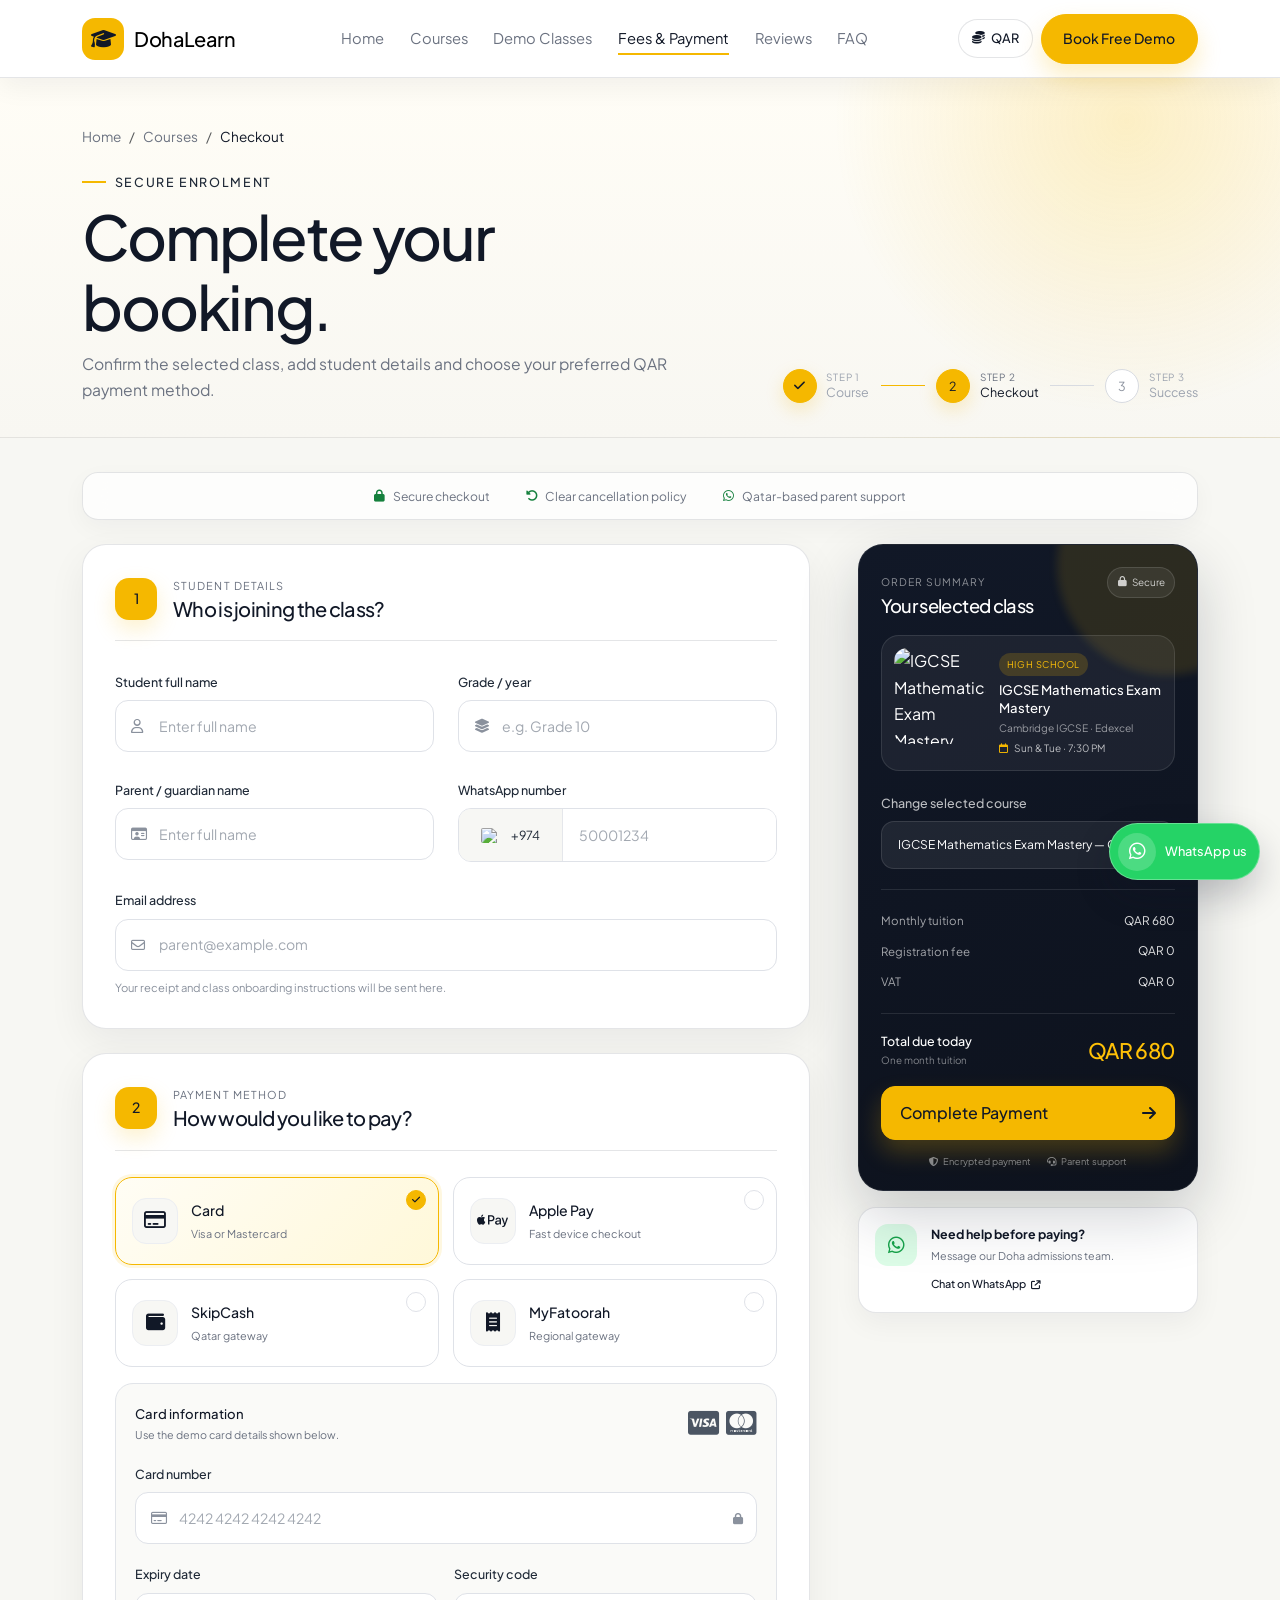
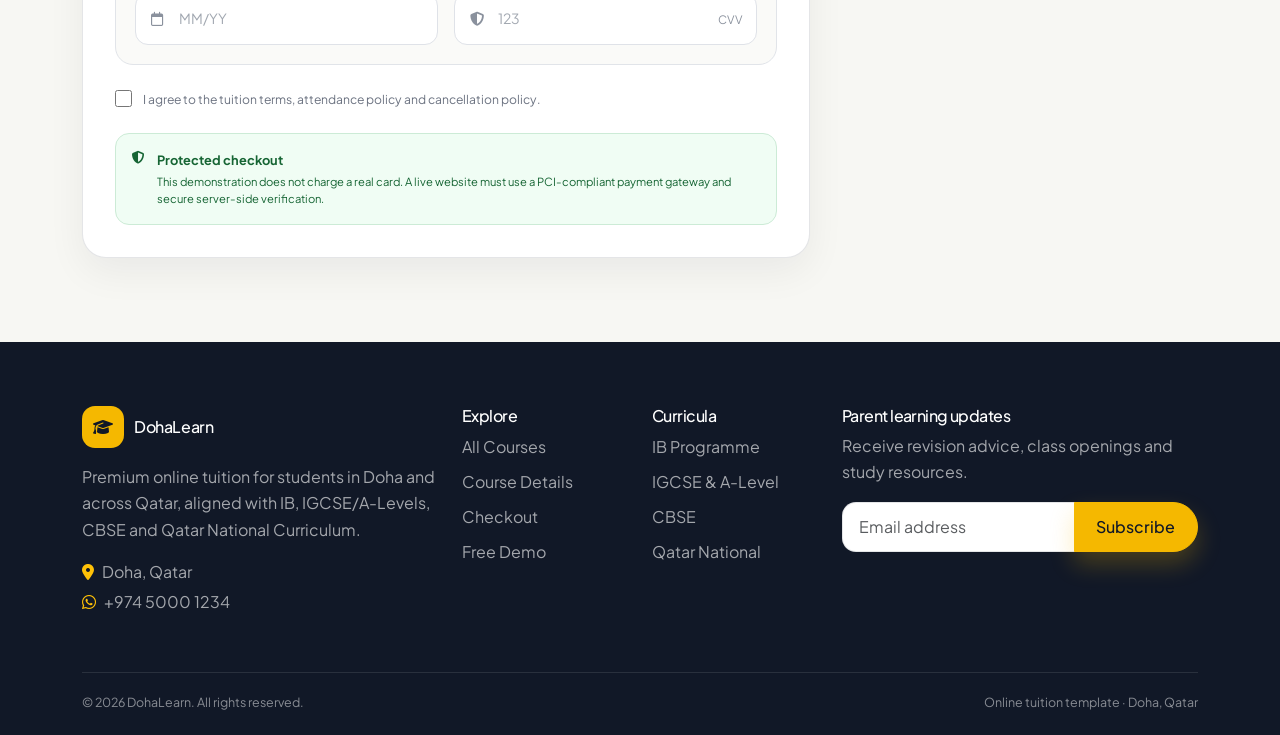
==== checkout.html @ 7d65f748 "first commit" ====
<!doctype html>
<html lang="en" dir="ltr">
<head>
  <meta charset="utf-8">
  <meta name="viewport" content="width=device-width, initial-scale=1">
  <meta name="theme-color" content="#111827">
  <meta name="description" content="Complete your DohaLearn online tuition enrolment and select a secure QAR payment method.">
  <title>Secure Checkout | DohaLearn Qatar</title>

  <link rel="preconnect" href="https://fonts.googleapis.com">
  <link rel="preconnect" href="https://fonts.gstatic.com" crossorigin>
  <link href="https://fonts.googleapis.com/css2?family=Plus+Jakarta+Sans:wght@300;400;500&display=swap" rel="stylesheet">
  <link href="https://cdn.jsdelivr.net/npm/bootstrap@5.3.3/dist/css/bootstrap.min.css" rel="stylesheet">
  <link href="https://cdnjs.cloudflare.com/ajax/libs/font-awesome/6.7.2/css/all.min.css" rel="stylesheet">
  <link href="https://cdnjs.cloudflare.com/ajax/libs/aos/2.3.4/aos.css" rel="stylesheet">
  <link href="assets/css/style.css" rel="stylesheet">
</head>
<body>

<nav id="siteNavbar" class="navbar navbar-expand-lg fixed-top site-navbar inner-nav" aria-label="Primary navigation">
  <div class="container">
    <a class="navbar-brand" href="index.html" aria-label="DohaLearn home">
      <span class="brand-mark"><i class="fa-solid fa-graduation-cap"></i></span>
      <span>DohaLearn</span>
    </a>

    <button class="navbar-toggler d-lg-none" type="button" data-bs-toggle="offcanvas" data-bs-target="#mobileMenu" aria-controls="mobileMenu" aria-label="Open navigation menu">
      <i class="fa-solid fa-bars"></i>
    </button>

    <div class="collapse navbar-collapse">
      <ul class="navbar-nav mx-auto align-items-lg-center">
        <li class="nav-item"><a class="nav-link" href="index.html">Home</a></li>
        <li class="nav-item"><a class="nav-link" href="courses.html">Courses</a></li>
        <li class="nav-item"><a class="nav-link" href="index.html#demo-videos">Demo Classes</a></li>
        <li class="nav-item"><a class="nav-link active" href="checkout.html">Fees & Payment</a></li>
        <li class="nav-item"><a class="nav-link" href="index.html#reviews">Reviews</a></li>
        <li class="nav-item"><a class="nav-link" href="index.html#faq">FAQ</a></li>
      </ul>
      <div class="d-flex align-items-center gap-2">
        <span class="currency-badge"><i class="fa-solid fa-coins"></i> QAR</span>
        <a href="index.html#book-demo" class="btn btn-primary-custom btn-sm">Book Free Demo</a>
      </div>
    </div>
  </div>
</nav>

<div class="offcanvas offcanvas-end" tabindex="-1" id="mobileMenu" aria-labelledby="mobileMenuLabel">
  <div class="offcanvas-header">
    <a class="navbar-brand" href="index.html" id="mobileMenuLabel">
      <span class="brand-mark"><i class="fa-solid fa-graduation-cap"></i></span>
      <span>DohaLearn</span>
    </a>
    <button type="button" class="btn-close" data-bs-dismiss="offcanvas" aria-label="Close"></button>
  </div>
  <div class="offcanvas-body d-flex flex-column">
    <nav class="mb-4">
      <a class="mobile-nav-link" href="index.html">Home <i class="fa-solid fa-arrow-right"></i></a>
      <a class="mobile-nav-link" href="courses.html">Courses <i class="fa-solid fa-arrow-right"></i></a>
      <a class="mobile-nav-link" href="index.html#demo-videos">Demo Classes <i class="fa-solid fa-arrow-right"></i></a>
      <a class="mobile-nav-link" href="checkout.html">Fees & Payment <i class="fa-solid fa-arrow-right"></i></a>
      <a class="mobile-nav-link" href="index.html#reviews">Success Stories <i class="fa-solid fa-arrow-right"></i></a>
      <a class="mobile-nav-link" href="index.html#faq">FAQ <i class="fa-solid fa-arrow-right"></i></a>
    </nav>
    <div class="mt-auto">
      <div class="d-flex align-items-center justify-content-between mb-3">
        <span class="text-secondary small">Base currency</span>
        <span class="currency-badge"><i class="fa-solid fa-coins"></i> QAR</span>
      </div>
      <a href="index.html#book-demo" class="btn btn-primary-custom w-100">Book a Free Demo</a>
    </div>
  </div>
</div>

<main class="page-shell checkout-layout checkout-page">
  <section class="checkout-hero">
    <div class="container">
      <div class="checkout-hero-inner">
        <div>
          <nav aria-label="breadcrumb">
            <ol class="breadcrumb checkout-breadcrumb mb-3">
              <li class="breadcrumb-item"><a href="index.html">Home</a></li>
              <li class="breadcrumb-item"><a href="courses.html">Courses</a></li>
              <li class="breadcrumb-item active" aria-current="page">Checkout</li>
            </ol>
          </nav>
          <span class="eyebrow mb-2">Secure enrolment</span>
          <h1>Complete your booking.</h1>
          <p>Confirm the selected class, add student details and choose your preferred QAR payment method.</p>
        </div>

        <div class="checkout-stepper" aria-label="Checkout progress">
          <div class="checkout-step complete">
            <span class="checkout-step-icon"><i class="fa-solid fa-check"></i></span>
            <span><small>Step 1</small>Course</span>
          </div>
          <span class="checkout-step-line complete"></span>
          <div class="checkout-step active">
            <span class="checkout-step-icon">2</span>
            <span><small>Step 2</small>Checkout</span>
          </div>
          <span class="checkout-step-line"></span>
          <div class="checkout-step">
            <span class="checkout-step-icon">3</span>
            <span><small>Step 3</small>Success</span>
          </div>
        </div>
      </div>
    </div>
  </section>

  <section class="checkout-content">
    <div class="container">
      <div class="checkout-trust-strip" data-aos="fade-up">
        <span><i class="fa-solid fa-lock"></i> Secure checkout</span>
        <span><i class="fa-solid fa-rotate-left"></i> Clear cancellation policy</span>
        <span><i class="fa-brands fa-whatsapp"></i> Qatar-based parent support</span>
      </div>

      <form id="checkoutForm" novalidate>
        <div class="row g-4 g-xl-5 align-items-start">
          <div class="col-lg-7 col-xl-8 order-2 order-lg-1">
            <section class="checkout-panel" data-aos="fade-up">
              <div class="checkout-panel-head">
                <span class="checkout-panel-number">1</span>
                <div>
                  <p>Student details</p>
                  <h2>Who is joining the class?</h2>
                </div>
              </div>

              <div class="row g-3 g-md-4">
                <div class="col-md-6">
                  <label class="form-label" for="studentName">Student full name</label>
                  <div class="field-wrap">
                    <i class="fa-regular fa-user"></i>
                    <input id="studentName" class="form-control" autocomplete="name" placeholder="Enter full name" required>
                  </div>
                  <div class="invalid-feedback">Enter the student name.</div>
                </div>

                <div class="col-md-6">
                  <label class="form-label" for="studentGrade">Grade / year</label>
                  <div class="field-wrap">
                    <i class="fa-solid fa-layer-group"></i>
                    <input id="studentGrade" class="form-control" placeholder="e.g. Grade 10" required>
                  </div>
                  <div class="invalid-feedback">Enter the current grade.</div>
                </div>

                <div class="col-md-6">
                  <label class="form-label" for="parentName">Parent / guardian name</label>
                  <div class="field-wrap">
                    <i class="fa-regular fa-id-card"></i>
                    <input id="parentName" class="form-control" autocomplete="name" placeholder="Enter full name" required>
                  </div>
                  <div class="invalid-feedback">Enter the parent or guardian name.</div>
                </div>

                <div class="col-md-6">
                  <label class="form-label" for="parentPhone">WhatsApp number</label>
                  <div class="qatar-phone-field">
                    <span><img src="https://flagcdn.com/w40/qa.png" alt="Qatar"> +974</span>
                    <input id="parentPhone" class="form-control" inputmode="numeric" autocomplete="tel" maxlength="8" pattern="[0-9]{8}" placeholder="50001234" required>
                  </div>
                  <div class="invalid-feedback">Enter an 8-digit Qatar number.</div>
                </div>

                <div class="col-12">
                  <label class="form-label" for="parentEmail">Email address</label>
                  <div class="field-wrap">
                    <i class="fa-regular fa-envelope"></i>
                    <input id="parentEmail" class="form-control" type="email" autocomplete="email" placeholder="parent@example.com" required>
                  </div>
                  <div class="invalid-feedback">Enter a valid email address.</div>
                  <p class="field-help">Your receipt and class onboarding instructions will be sent here.</p>
                </div>
              </div>
            </section>

            <section class="checkout-panel mt-4" data-aos="fade-up" data-aos-delay="80">
              <div class="checkout-panel-head">
                <span class="checkout-panel-number">2</span>
                <div>
                  <p>Payment method</p>
                  <h2>How would you like to pay?</h2>
                </div>
              </div>

              <div class="payment-method-grid">
                <label class="payment-choice active">
                  <input type="radio" name="paymentMethod" value="Credit / Debit Card" checked>
                  <span class="payment-choice-icon"><i class="fa-regular fa-credit-card"></i></span>
                  <span class="payment-choice-copy">
                    <strong>Card</strong>
                    <small>Visa or Mastercard</small>
                  </span>
                  <span class="payment-choice-check"><i class="fa-solid fa-check"></i></span>
                </label>

                <label class="payment-choice">
                  <input type="radio" name="paymentMethod" value="Apple Pay">
                  <span class="payment-choice-icon apple-pay-icon"><i class="fa-brands fa-apple-pay"></i></span>
                  <span class="payment-choice-copy">
                    <strong>Apple Pay</strong>
                    <small>Fast device checkout</small>
                  </span>
                  <span class="payment-choice-check"><i class="fa-solid fa-check"></i></span>
                </label>

                <label class="payment-choice">
                  <input type="radio" name="paymentMethod" value="SkipCash">
                  <span class="payment-choice-icon"><i class="fa-solid fa-wallet"></i></span>
                  <span class="payment-choice-copy">
                    <strong>SkipCash</strong>
                    <small>Qatar gateway</small>
                  </span>
                  <span class="payment-choice-check"><i class="fa-solid fa-check"></i></span>
                </label>

                <label class="payment-choice">
                  <input type="radio" name="paymentMethod" value="MyFatoorah">
                  <span class="payment-choice-icon"><i class="fa-solid fa-receipt"></i></span>
                  <span class="payment-choice-copy">
                    <strong>MyFatoorah</strong>
                    <small>Regional gateway</small>
                  </span>
                  <span class="payment-choice-check"><i class="fa-solid fa-check"></i></span>
                </label>
              </div>

              <div id="cardFields" class="card-details-box">
                <div class="card-details-heading">
                  <div>
                    <span>Card information</span>
                    <small>Use the demo card details shown below.</small>
                  </div>
                  <div class="accepted-cards" aria-label="Accepted card types">
                    <i class="fa-brands fa-cc-visa"></i>
                    <i class="fa-brands fa-cc-mastercard"></i>
                  </div>
                </div>

                <div class="row g-3">
                  <div class="col-12">
                    <label class="form-label" for="cardNumber">Card number</label>
                    <div class="field-wrap card-number-wrap">
                      <i class="fa-regular fa-credit-card"></i>
                      <input id="cardNumber" class="form-control" inputmode="numeric" autocomplete="cc-number" maxlength="19" placeholder="4242 4242 4242 4242" pattern="[0-9 ]{15,19}" required>
                      <span class="field-status"><i class="fa-solid fa-lock"></i></span>
                    </div>
                    <div class="invalid-feedback">Enter a valid card number.</div>
                  </div>

                  <div class="col-md-6">
                    <label class="form-label" for="expiry">Expiry date</label>
                    <div class="field-wrap">
                      <i class="fa-regular fa-calendar"></i>
                      <input id="expiry" class="form-control" inputmode="numeric" autocomplete="cc-exp" maxlength="5" placeholder="MM/YY" pattern="(0[1-9]|1[0-2])/[0-9]{2}" required>
                    </div>
                    <div class="invalid-feedback">Use MM/YY format.</div>
                  </div>

                  <div class="col-md-6">
                    <label class="form-label" for="cvv">Security code</label>
                    <div class="field-wrap">
                      <i class="fa-solid fa-shield-halved"></i>
                      <input id="cvv" class="form-control" inputmode="numeric" autocomplete="cc-csc" maxlength="4" placeholder="123" pattern="[0-9]{3,4}" required>
                      <span class="field-hint" title="The 3 or 4 digit code on your card">CVV</span>
                    </div>
                    <div class="invalid-feedback">Enter the 3 or 4 digit security code.</div>
                  </div>
                </div>
              </div>

              <div id="gatewayMessage" class="gateway-message d-none" aria-live="polite">
                <i class="fa-solid fa-arrow-up-right-from-square"></i>
                <div>
                  <strong>Gateway redirection</strong>
                  <p>You will be redirected securely to the selected payment provider after confirming the booking.</p>
                </div>
              </div>

              <label class="checkout-consent mt-4">
                <input id="termsConsent" type="checkbox" required>
                <span>I agree to the tuition terms, attendance policy and cancellation policy.</span>
              </label>
              <div class="invalid-feedback terms-feedback">Please accept the terms before continuing.</div>

              <div class="secure-note checkout-secure-note mt-4">
                <i class="fa-solid fa-shield-halved"></i>
                <div>
                  <strong>Protected checkout</strong>
                  <p>This demonstration does not charge a real card. A live website must use a PCI-compliant payment gateway and secure server-side verification.</p>
                </div>
              </div>
            </section>
          </div>

          <aside class="col-lg-5 col-xl-4 order-1 order-lg-2" data-aos="fade-left">
            <div class="checkout-summary-card">
              <div class="summary-card-top">
                <div>
                  <span>Order summary</span>
                  <h2>Your selected class</h2>
                </div>
                <span class="summary-secure-badge"><i class="fa-solid fa-lock"></i> Secure</span>
              </div>

              <div class="summary-course-card">
                <img id="summaryImage" src="" alt="Selected course">
                <div class="summary-course-copy">
                  <span id="summaryLevel" class="summary-course-level"></span>
                  <strong id="summaryTitle"></strong>
                  <p id="summaryCurriculum"></p>
                  <div class="summary-schedule"><i class="fa-regular fa-calendar"></i><span id="summarySchedule"></span></div>
                </div>
              </div>

              <div class="summary-course-select">
                <label class="form-label" for="courseSelect">Change selected course</label>
                <select id="courseSelect" class="form-select" aria-label="Change selected course"></select>
              </div>

              <div class="summary-price-list">
                <div class="summary-price-row">
                  <span>Monthly tuition</span>
                  <strong id="summarySubtotal"></strong>
                </div>
                <div class="summary-price-row">
                  <span>Registration fee</span>
                  <strong>QAR 0</strong>
                </div>
                <div class="summary-price-row">
                  <span>VAT</span>
                  <strong>QAR 0</strong>
                </div>
              </div>

              <div class="summary-total-row">
                <div>
                  <span>Total due today</span>
                  <small>One month tuition</small>
                </div>
                <strong id="summaryTotal"></strong>
              </div>

              <button class="btn btn-primary-custom checkout-pay-btn w-100" type="submit">
                <span>Complete Payment</span>
                <i class="fa-solid fa-arrow-right"></i>
              </button>

              <div class="summary-assurance">
                <span><i class="fa-solid fa-shield-halved"></i> Encrypted payment</span>
                <span><i class="fa-solid fa-headset"></i> Parent support</span>
              </div>
            </div>

            <div class="checkout-help-card">
              <span class="checkout-help-icon"><i class="fa-brands fa-whatsapp"></i></span>
              <div>
                <strong>Need help before paying?</strong>
                <p>Message our Doha admissions team.</p>
                <a href="https://wa.me/97450001234?text=Hello%20DohaLearn%2C%20I%20need%20help%20with%20checkout." target="_blank" rel="noopener">Chat on WhatsApp <i class="fa-solid fa-arrow-up-right-from-square"></i></a>
              </div>
            </div>
          </aside>
        </div>
      </form>
    </div>
  </section>
</main>

<footer class="site-footer">
  <div class="container">
    <div class="row g-4">
      <div class="col-lg-4">
        <a class="navbar-brand text-white mb-3" href="index.html">
          <span class="brand-mark"><i class="fa-solid fa-graduation-cap"></i></span>
          <span>DohaLearn</span>
        </a>
        <p>Premium online tuition for students in Doha and across Qatar, aligned with IB, IGCSE/A-Levels, CBSE and Qatar National Curriculum.</p>
        <p class="mb-1"><i class="fa-solid fa-location-dot me-2 text-warning"></i>Doha, Qatar</p>
        <p><i class="fa-brands fa-whatsapp me-2 text-warning"></i>+974 5000 1234</p>
      </div>
      <div class="col-6 col-lg-2">
        <h4 class="h6">Explore</h4>
        <ul class="footer-links">
          <li><a href="courses.html">All Courses</a></li>
          <li><a href="course-details.html?course=igcse-maths">Course Details</a></li>
          <li><a href="checkout.html">Checkout</a></li>
          <li><a href="index.html#book-demo">Free Demo</a></li>
        </ul>
      </div>
      <div class="col-6 col-lg-2">
        <h4 class="h6">Curricula</h4>
        <ul class="footer-links">
          <li><a href="courses.html?curriculum=ib">IB Programme</a></li>
          <li><a href="courses.html?curriculum=igcse">IGCSE & A-Level</a></li>
          <li><a href="courses.html?curriculum=cbse">CBSE</a></li>
          <li><a href="courses.html?curriculum=qatar">Qatar National</a></li>
        </ul>
      </div>
      <div class="col-lg-4">
        <h4 class="h6">Parent learning updates</h4>
        <p>Receive revision advice, class openings and study resources.</p>
        <form id="newsletterForm" class="needs-validation" novalidate>
          <div class="input-group">
            <input class="form-control" type="email" placeholder="Email address" aria-label="Email address" required>
            <button class="btn btn-primary-custom" type="submit">Subscribe</button>
          </div>
          <div class="newsletter-message mt-2 small"></div>
        </form>
      </div>
    </div>
    <div class="footer-bottom d-flex flex-wrap justify-content-between gap-2">
      <span>© <span id="currentYear"></span> DohaLearn. All rights reserved.</span>
      <span>Online tuition template · Doha, Qatar</span>
    </div>
  </div>
</footer>

<a class="whatsapp-widget" href="https://wa.me/97450001234?text=Hello%20DohaLearn%2C%20I%20would%20like%20to%20ask%20about%20online%20tuition." target="_blank" rel="noopener" aria-label="Chat with DohaLearn on WhatsApp">
  <span class="whatsapp-icon"><i class="fa-brands fa-whatsapp"></i></span>
  <span class="whatsapp-label">WhatsApp us</span>
</a>
<button id="backToTop" class="back-to-top" type="button" aria-label="Back to top"><i class="fa-solid fa-arrow-up"></i></button>

<script src="https://code.jquery.com/jquery-3.7.1.min.js"></script>
<script src="https://cdn.jsdelivr.net/npm/bootstrap@5.3.3/dist/js/bootstrap.bundle.min.js"></script>
<script src="https://cdnjs.cloudflare.com/ajax/libs/aos/2.3.4/aos.js"></script>
<script src="assets/js/main.js"></script>
<script>
$(function () {
  const $form = $('#checkoutForm');
  const $select = $('#courseSelect');
  const cardSelector = '#cardNumber, #expiry, #cvv';

  Object.values(DOHA_COURSES).forEach(function (course) {
    $select.append(`<option value="${course.id}">${course.title} — ${DohaLearn.money(course.price)}</option>`);
  });

  const initialCourse = DohaLearn.selectedCourse();
  $select.val(initialCourse.id);

  function updateSummary() {
    const course = DOHA_COURSES[$select.val()] || initialCourse;
    $('#summaryImage').attr({ src: course.image, alt: course.title });
    $('#summaryLevel').text(course.level);
    $('#summaryTitle').text(course.title);
    $('#summaryCurriculum').text(course.curricula);
    $('#summarySchedule').text(course.schedule);
    $('#summarySubtotal, #summaryTotal').text(DohaLearn.money(course.price));
    history.replaceState(null, '', 'checkout.html?course=' + course.id);
  }

  function updatePaymentUI() {
    const method = $('input[name="paymentMethod"]:checked').val();
    const isCard = method === 'Credit / Debit Card';

    $('.payment-choice').removeClass('active');
    $('input[name="paymentMethod"]:checked').closest('.payment-choice').addClass('active');
    $('#cardFields').toggleClass('d-none', !isCard);
    $('#gatewayMessage').toggleClass('d-none', isCard);
    $(cardSelector).prop('required', isCard);
  }

  $('.payment-choice').on('click change', function () {
    $(this).find('input').prop('checked', true);
    updatePaymentUI();
  });

  $('#cardNumber').on('input', function () {
    const digits = this.value.replace(/\D/g, '').slice(0, 16);
    this.value = digits.replace(/(.{4})/g, '$1 ').trim();
  });

  $('#expiry').on('input', function () {
    let digits = this.value.replace(/\D/g, '').slice(0, 4);
    if (digits.length > 2) digits = digits.slice(0, 2) + '/' + digits.slice(2);
    this.value = digits;
  });

  $('#cvv, #parentPhone').on('input', function () {
    this.value = this.value.replace(/\D/g, '');
  });

  $select.on('change', updateSummary);
  updateSummary();
  updatePaymentUI();

  $form.on('submit', function (event) {
    event.preventDefault();
    const form = this;
    const method = $('input[name="paymentMethod"]:checked').val();
    const isCard = method === 'Credit / Debit Card';
    $(cardSelector).prop('required', isCard);

    if (!form.checkValidity()) {
      event.stopPropagation();
      $(form).addClass('was-validated');
      const firstInvalid = form.querySelector(':invalid');
      if (firstInvalid) {
        firstInvalid.focus({ preventScroll: true });
        firstInvalid.scrollIntoView({ behavior: 'smooth', block: 'center' });
      }
      return;
    }

    const course = DOHA_COURSES[$select.val()];
    const order = {
      reference: 'DLQ-' + Date.now().toString().slice(-8),
      courseId: course.id,
      course: course.title,
      price: course.price,
      curriculum: course.curricula,
      schedule: course.schedule,
      student: $('#studentName').val().trim(),
      grade: $('#studentGrade').val().trim(),
      parent: $('#parentName').val().trim(),
      phone: '+974 ' + $('#parentPhone').val().trim(),
      email: $('#parentEmail').val().trim(),
      paymentMethod: method,
      date: new Date().toLocaleString('en-US', { dateStyle: 'medium', timeStyle: 'short' })
    };

    sessionStorage.setItem('dohaLearnOrder', JSON.stringify(order));
    window.location.href = 'order-success.html?order=' + encodeURIComponent(order.reference);
  });
});
</script>
</body>
</html>
---- assets/css/style.css ----
:root {
  --primary:#f5b800;
  --primary-bright:#ffc107;
  --primary-soft:#fff7d6;
  --ink:#111827;
  --ink-2:#1f2937;
  --muted:#6b7280;
  --surface:#ffffff;
  --surface-soft:#f8f7f2;
  --line:rgba(17,24,39,.11);
  --success:#15803d;
  --danger:#dc2626;
  --radius-sm:14px;
  --radius-md:22px;
  --radius-lg:32px;
  --shadow-sm:0 12px 34px rgba(17,24,39,.08);
  --shadow-lg:0 28px 80px rgba(17,24,39,.15);
}
*{box-sizing:border-box}
html{scroll-behavior:smooth;scroll-padding-top:88px}
body{margin:0;overflow-x:hidden;background:var(--surface);color:var(--ink);font-family:"Plus Jakarta Sans",sans-serif;font-weight:400;line-height:1.65;-webkit-font-smoothing:antialiased}
h1,h2,h3,h4,h5,h6{color:var(--ink);font-weight:500;line-height:1.14;letter-spacing:-.035em}
p{color:var(--muted)}
a{color:inherit;text-decoration:none}
img{max-width:100%;display:block}
::selection{background:var(--primary-bright);color:var(--ink)}
.page-shell{padding-top:78px}
.section-space{padding:80px 0}
.section-soft{background:var(--surface-soft)}
.section-dark{background:var(--ink);color:#fff}
.section-dark h1,.section-dark h2,.section-dark h3,.section-dark h4{color:#fff}
.section-dark p{color:rgba(255,255,255,.68)}
.eyebrow{display:inline-flex;align-items:center;gap:.55rem;margin-bottom:1rem;color:var(--ink-2);font-size:.78rem;font-weight:500;letter-spacing:.13em;text-transform:uppercase}
.eyebrow:before{width:24px;height:2px;background:var(--primary);content:""}
.section-dark .eyebrow{color:#fff}
.section-title{max-width:780px;margin-bottom:1rem;font-size:clamp(2rem,5vw,3.8rem)}
.section-lead{max-width:700px;margin:0;font-size:1.02rem}
.text-highlight{position:relative;z-index:1;display:inline-block;white-space:nowrap}
.text-highlight:after{position:absolute;right:-.05em;bottom:.08em;left:-.05em;z-index:-1;height:.34em;border-radius:99px;background:var(--primary-bright);content:"";opacity:.88}
.btn{display:inline-flex;min-height:50px;align-items:center;justify-content:center;gap:.6rem;border-radius:999px;padding:.72rem 1.35rem;font-weight:500;transition:transform .18s ease,box-shadow .18s ease,background-color .18s ease,border-color .18s ease,color .18s ease}
.btn:hover{transform:translateY(-2px)}
.btn-primary-custom{border:1px solid var(--primary);background:var(--primary);color:var(--ink);box-shadow:0 12px 25px rgba(245,184,0,.24)}
.btn-primary-custom:hover,.btn-primary-custom:focus{border-color:var(--primary-bright);background:var(--primary-bright);color:var(--ink);box-shadow:0 16px 35px rgba(245,184,0,.32)}
.btn-dark-custom{border:1px solid var(--ink);background:var(--ink);color:#fff}
.btn-dark-custom:hover,.btn-dark-custom:focus{border-color:#000;background:#000;color:#fff;box-shadow:var(--shadow-sm)}
.btn-outline-custom{border:1px solid rgba(17,24,39,.18);background:#fff;color:var(--ink)}
.btn-outline-custom:hover{border-color:var(--ink);color:var(--ink)}
.site-navbar{min-height:78px;border-bottom:1px solid transparent;background:rgba(255,255,255,.7);backdrop-filter:blur(16px);transition:background .25s ease,border-color .25s ease,box-shadow .25s ease}
.site-navbar.scrolled,.site-navbar.inner-nav{border-bottom-color:var(--line);background:rgba(255,255,255,.96);box-shadow:0 8px 28px rgba(17,24,39,.06)}
.navbar-brand{display:inline-flex;align-items:center;gap:.65rem;font-weight:500;letter-spacing:-.03em}
.brand-mark{display:inline-flex;width:42px;height:42px;align-items:center;justify-content:center;border-radius:13px;background:var(--primary);color:var(--ink)}
.navbar-nav .nav-link{position:relative;margin:0 .1rem;padding:.65rem .7rem!important;color:var(--muted);font-size:.92rem;font-weight:400}
.navbar-nav .nav-link:after{position:absolute;right:.7rem;bottom:.38rem;left:.7rem;height:2px;transform:scaleX(0);background:var(--primary);content:"";transition:transform .2s ease}
.navbar-nav .nav-link:hover,.navbar-nav .nav-link.active{color:var(--ink)}
.navbar-nav .nav-link:hover:after,.navbar-nav .nav-link.active:after{transform:scaleX(1)}
.currency-badge{display:inline-flex;align-items:center;gap:.4rem;border:1px solid var(--line);border-radius:999px;padding:.52rem .78rem;background:#fff;font-size:.8rem;font-weight:500}
.navbar-toggler{width:44px;height:44px;border:1px solid var(--line);border-radius:13px;box-shadow:none!important}
.offcanvas{max-width:330px}
.mobile-nav-link{display:flex;align-items:center;justify-content:space-between;border-bottom:1px solid var(--line);padding:1rem 0;color:var(--ink);font-size:1rem}
.hero{position:relative;overflow:hidden;padding:112px 0 82px;background:radial-gradient(circle at 78% 20%,rgba(245,184,0,.24),transparent 23%),radial-gradient(circle at 10% 80%,rgba(245,184,0,.10),transparent 27%),linear-gradient(180deg,#fff,#faf9f4)}
.hero:before{position:absolute;inset:0;background-image:linear-gradient(rgba(17,24,39,.025) 1px,transparent 1px),linear-gradient(90deg,rgba(17,24,39,.025) 1px,transparent 1px);background-size:36px 36px;content:"";mask-image:linear-gradient(to bottom,#000,transparent)}
.hero-kicker{display:inline-flex;align-items:center;gap:.55rem;margin-bottom:1rem;border:1px solid rgba(17,24,39,.1);border-radius:999px;padding:.5rem .78rem;background:rgba(255,255,255,.72);font-size:.82rem}
.hero h1{max-width:780px;margin-bottom:1.25rem;font-size:clamp(2.65rem,7vw,5.7rem)}
.hero-copy{max-width:690px;margin-bottom:1.8rem;font-size:clamp(1rem,2vw,1.16rem)}
.hero-actions{display:flex;flex-wrap:wrap;gap:.8rem}
.hero-note{display:flex;flex-wrap:wrap;gap:.65rem 1.15rem;margin-top:1.3rem;color:var(--muted);font-size:.84rem}
.hero-note i{color:var(--success)}
.hero-visual{position:relative;overflow:hidden;border:8px solid #fff;border-radius:var(--radius-lg);box-shadow:var(--shadow-lg)}
.hero-visual img{width:100%;height:540px;object-fit:cover}
.visual-caption{position:absolute;right:18px;bottom:18px;left:18px;display:flex;align-items:center;justify-content:space-between;gap:1rem;border:1px solid rgba(255,255,255,.28);border-radius:18px;padding:1rem;background:rgba(17,24,39,.78);backdrop-filter:blur(14px);color:#fff}
.visual-caption p{margin:0;color:rgba(255,255,255,.7);font-size:.78rem}
.live-dot{display:inline-flex;align-items:center;gap:.4rem;white-space:nowrap;font-size:.76rem}
.live-dot:before{width:8px;height:8px;border-radius:50%;background:#22c55e;box-shadow:0 0 0 5px rgba(34,197,94,.16);content:""}
.trust-strip{border-top:1px solid var(--line);border-bottom:1px solid var(--line);background:#fff}
.trust-inner{display:flex;min-height:112px;align-items:center;justify-content:space-between;gap:1rem}
.trust-label{margin:0;color:var(--ink);font-size:.86rem;font-weight:500}
.curriculum-list{display:flex;flex-wrap:wrap;justify-content:flex-end;gap:.65rem}
.curriculum-pill,.tag-pill{display:inline-flex;align-items:center;gap:.42rem;border:1px solid var(--line);border-radius:999px;padding:.52rem .72rem;background:#fff;color:var(--ink);font-size:.78rem}
.feature-card,.course-card,.info-card,.testimonial-card,.form-card,.summary-card,.video-card,.success-card{height:100%;border:1px solid var(--line);border-radius:var(--radius-md);background:#fff;box-shadow:var(--shadow-sm)}
.feature-card{padding:1.35rem}
.feature-card .icon-box,.info-icon{display:inline-flex;width:48px;height:48px;align-items:center;justify-content:center;margin-bottom:1rem;border-radius:15px;background:var(--primary-soft);color:var(--ink)}
.feature-card h3{font-size:1.15rem}.feature-card p{margin:0;font-size:.9rem}
.page-hero{position:relative;overflow:hidden;padding:92px 0 68px;background:radial-gradient(circle at 85% 12%,rgba(245,184,0,.2),transparent 24%),var(--surface-soft)}
.breadcrumb{margin:0 0 1.25rem}.breadcrumb-item,.breadcrumb-item a{color:var(--muted);font-size:.85rem}.breadcrumb-item.active{color:var(--ink)}
.page-hero h1{max-width:850px;font-size:clamp(2.5rem,6vw,4.8rem)}
.page-hero p{max-width:720px;margin-bottom:0;font-size:1.05rem}
.filter-panel{position:sticky;top:94px;border:1px solid var(--line);border-radius:var(--radius-md);padding:1.2rem;background:#fff;box-shadow:var(--shadow-sm)}
.filter-title{font-size:1rem}.filter-group{padding:1rem 0;border-bottom:1px solid var(--line)}.filter-group:last-child{border-bottom:0}
.course-filter{display:inline-flex;align-items:center;border:1px solid var(--line);border-radius:999px;padding:.55rem .78rem;background:#fff;color:var(--muted);font-size:.8rem;transition:.18s ease}
.course-filter:hover,.course-filter.active{border-color:var(--ink);background:var(--ink);color:#fff}
.search-wrap{position:relative}.search-wrap i{position:absolute;top:50%;left:1rem;transform:translateY(-50%);color:var(--muted)}.search-wrap .form-control{padding-left:2.75rem}
.form-control,.form-select{min-height:50px;border:1px solid var(--line);border-radius:14px;padding:.75rem 1rem;background:#fff;font-weight:400}.form-control:focus,.form-select:focus{border-color:var(--primary);box-shadow:0 0 0 .22rem rgba(245,184,0,.16)}
.course-card{overflow:hidden;transition:transform .22s ease,border-color .22s ease,box-shadow .22s ease}
.course-card:hover{transform:translateY(-5px);border-color:rgba(245,184,0,.65);box-shadow:var(--shadow-lg)}
.course-image{position:relative;height:210px;overflow:hidden}.course-image img{width:100%;height:100%;object-fit:cover;transition:transform .45s ease}.course-card:hover .course-image img{transform:scale(1.045)}
.course-level{position:absolute;top:14px;left:14px;border-radius:999px;padding:.44rem .68rem;background:rgba(17,24,39,.84);color:#fff;font-size:.72rem;backdrop-filter:blur(10px)}
.course-body{display:flex;height:calc(100% - 210px);flex-direction:column;padding:1.25rem}.course-body h2,.course-body h3{font-size:1.25rem}.course-meta{display:grid;grid-template-columns:1fr 1fr;gap:.65rem;margin:1rem 0}.meta-item{display:flex;gap:.45rem;color:var(--muted);font-size:.76rem}.meta-item i{margin-top:.25rem;color:var(--primary)}
.course-footer{display:flex;align-items:end;justify-content:space-between;gap:1rem;margin-top:auto;padding-top:1rem;border-top:1px solid var(--line)}.course-price span{display:block;color:var(--muted);font-size:.7rem}.course-price strong{font-size:1.28rem;font-weight:500}.course-actions{display:flex;gap:.45rem}
.empty-state{display:none;border:1px dashed rgba(17,24,39,.22);border-radius:var(--radius-md);padding:3rem 1.5rem;text-align:center;background:#fff}
.detail-hero{padding:90px 0 62px;background:radial-gradient(circle at 82% 15%,rgba(245,184,0,.25),transparent 25%),var(--surface-soft)}
.detail-image{overflow:hidden;border:8px solid #fff;border-radius:var(--radius-lg);box-shadow:var(--shadow-lg)}.detail-image img{width:100%;height:500px;object-fit:cover}
.detail-title{font-size:clamp(2.5rem,6vw,4.7rem)}.detail-price{display:flex;align-items:end;gap:.4rem;margin:1.4rem 0}.detail-price strong{font-size:2.3rem;font-weight:500}.detail-price span{padding-bottom:.4rem;color:var(--muted)}
.sticky-enrol{position:sticky;top:100px;border:1px solid var(--line);border-radius:var(--radius-md);padding:1.35rem;background:#fff;box-shadow:var(--shadow-sm)}
.list-check{list-style:none;padding:0;margin:0}.list-check li{position:relative;margin:.8rem 0;padding-left:1.65rem;color:var(--muted)}.list-check li:before{position:absolute;left:0;top:.18rem;color:var(--success);font-family:"Font Awesome 6 Free";font-weight:900;content:"\f058"}
.teacher-card{display:flex;align-items:center;gap:1rem}.teacher-card img{width:84px;height:84px;border-radius:24px;object-fit:cover}.teacher-card p{margin:0}
.accordion-item{overflow:hidden;border:1px solid var(--line)!important;border-radius:16px!important;margin-bottom:.75rem}.accordion-button{font-weight:500}.accordion-button:not(.collapsed){background:var(--primary-soft);color:var(--ink);box-shadow:none}.accordion-button:focus{box-shadow:none}
.checkout-layout{background:var(--surface-soft)}
.stepper{display:flex;align-items:center;gap:.45rem}.step{display:flex;align-items:center;gap:.45rem;color:var(--muted);font-size:.78rem}.step-number{display:inline-flex;width:28px;height:28px;align-items:center;justify-content:center;border:1px solid var(--line);border-radius:50%;background:#fff}.step.active{color:var(--ink)}.step.active .step-number,.step.complete .step-number{border-color:var(--primary);background:var(--primary);color:var(--ink)}.step-line{width:36px;height:1px;background:var(--line)}
.form-card,.summary-card{padding:1.35rem}.summary-card{position:sticky;top:100px;background:var(--ink);color:#fff}.summary-card h2,.summary-card h3,.summary-card h4{color:#fff}.summary-card p{color:rgba(255,255,255,.66)}
.summary-course{display:flex;gap:.9rem;margin-bottom:1.25rem;padding-bottom:1.25rem;border-bottom:1px solid rgba(255,255,255,.12)}.summary-course img{width:86px;height:78px;border-radius:14px;object-fit:cover}.summary-course p{margin:0;font-size:.78rem}
.summary-row{display:flex;align-items:center;justify-content:space-between;gap:1rem;margin:.75rem 0;color:rgba(255,255,255,.72);font-size:.86rem}.summary-row.total{margin-top:1rem;padding-top:1rem;border-top:1px solid rgba(255,255,255,.14);color:#fff;font-size:1.15rem}
.payment-option{position:relative;display:flex;min-height:74px;align-items:center;gap:.85rem;border:1px solid var(--line);border-radius:16px;padding:1rem;background:#fff;cursor:pointer;transition:.18s ease}.payment-option:hover,.payment-option.active{border-color:var(--primary);box-shadow:0 0 0 .2rem rgba(245,184,0,.12)}.payment-option input{position:absolute;opacity:0}.payment-logo{display:inline-flex;width:44px;height:44px;align-items:center;justify-content:center;border-radius:13px;background:var(--surface-soft);font-size:1.25rem}.payment-option small{display:block;color:var(--muted)}
.secure-note{display:flex;gap:.75rem;border-radius:14px;padding:1rem;background:#ecfdf5;color:#166534;font-size:.8rem}.secure-note p{margin:0;color:#166534}
.video-card{position:relative;overflow:hidden;cursor:pointer}.video-card img{width:100%;height:240px;object-fit:cover}.video-overlay{position:absolute;inset:0;display:flex;align-items:center;justify-content:center;background:linear-gradient(to top,rgba(17,24,39,.82),rgba(17,24,39,.05))}.play-button{display:inline-flex;width:62px;height:62px;align-items:center;justify-content:center;border:1px solid rgba(255,255,255,.5);border-radius:50%;background:rgba(255,255,255,.16);color:#fff;backdrop-filter:blur(10px)}
.video-copy{position:absolute;right:18px;bottom:16px;left:18px;color:#fff}.video-copy h3{margin:0;color:#fff;font-size:1.1rem}.video-copy p{margin:.2rem 0 0;color:rgba(255,255,255,.68);font-size:.78rem}
.testimonial-card{padding:1.35rem}.stars{color:var(--primary)}.reviewer{display:flex;align-items:center;gap:.75rem;margin-top:1rem}.reviewer img{width:48px;height:48px;border-radius:50%;object-fit:cover}.reviewer p{margin:0;font-size:.78rem}
.cta-band{border-radius:var(--radius-lg);padding:clamp(1.5rem,5vw,3.5rem);background:radial-gradient(circle at 85% 15%,rgba(255,255,255,.28),transparent 25%),var(--primary)}.cta-band p{color:rgba(17,24,39,.7)}
.success-wrap{min-height:calc(100vh - 78px);display:flex;align-items:center;padding:72px 0;background:radial-gradient(circle at 50% 15%,rgba(245,184,0,.18),transparent 25%),var(--surface-soft)}
.success-card{max-width:820px;margin:auto;padding:clamp(1.5rem,5vw,3.5rem);text-align:center}.success-icon{display:inline-flex;width:90px;height:90px;align-items:center;justify-content:center;margin-bottom:1.25rem;border-radius:50%;background:#dcfce7;color:var(--success);font-size:2.3rem}.order-box{margin:1.8rem 0;border:1px solid var(--line);border-radius:18px;padding:1.2rem;background:var(--surface-soft);text-align:left}.order-detail{display:flex;align-items:center;justify-content:space-between;gap:1rem;padding:.65rem 0;border-bottom:1px solid var(--line)}.order-detail:last-child{border-bottom:0}.order-detail span{color:var(--muted);font-size:.84rem}.order-detail strong{font-weight:500;text-align:right}
.site-footer{padding:64px 0 22px;background:var(--ink);color:#fff}.site-footer h3,.site-footer h4{color:#fff}.site-footer p,.site-footer a{color:rgba(255,255,255,.62)}.site-footer a:hover{color:var(--primary)}.footer-links{list-style:none;padding:0;margin:0}.footer-links li{margin:.55rem 0}.footer-bottom{margin-top:2.5rem;padding-top:1.2rem;border-top:1px solid rgba(255,255,255,.1);color:rgba(255,255,255,.5);font-size:.78rem}
.whatsapp-widget{position:fixed;right:20px;bottom:20px;z-index:1040;display:flex;align-items:center;gap:.55rem;border:1px solid rgba(255,255,255,.3);border-radius:999px;padding:.52rem .75rem .52rem .52rem;background:#25d366;color:#fff;box-shadow:0 16px 35px rgba(17,24,39,.22)}.whatsapp-widget:hover{color:#fff;transform:translateY(-2px)}.whatsapp-icon{display:inline-flex;width:38px;height:38px;align-items:center;justify-content:center;border-radius:50%;background:rgba(255,255,255,.18);font-size:1.2rem}.whatsapp-label{font-size:.8rem;font-weight:500}
.back-to-top{position:fixed;right:22px;bottom:88px;z-index:1039;display:flex;width:42px;height:42px;align-items:center;justify-content:center;border:1px solid var(--line);border-radius:50%;background:#fff;color:var(--ink);box-shadow:var(--shadow-sm);opacity:0;visibility:hidden;transition:.2s ease}.back-to-top.show{opacity:1;visibility:visible}
.modal-content{overflow:hidden;border:0;border-radius:22px}.video-modal-header{border:0;background:var(--ink)}.video-modal-header .btn-close{filter:invert(1)}
@media (max-width:991.98px){.site-navbar{background:rgba(255,255,255,.95)}.hero{padding-top:86px}.hero-visual img,.detail-image img{height:440px}.trust-inner{align-items:flex-start;flex-direction:column;padding:1.2rem 0}.curriculum-list{justify-content:flex-start}.filter-panel,.sticky-enrol,.summary-card{position:static}.section-space{padding:66px 0}}
@media (max-width:767.98px){.page-shell{padding-top:70px}.hero{padding:72px 0 58px}.hero h1{font-size:clamp(2.45rem,12vw,4rem)}.hero-actions .btn{width:100%}.hero-visual img,.detail-image img{height:390px}.visual-caption{align-items:flex-start;flex-direction:column}.section-space{padding:56px 0}.page-hero,.detail-hero{padding:64px 0 48px}.course-meta{grid-template-columns:1fr}.course-footer{align-items:flex-start;flex-direction:column}.course-actions{width:100%}.course-actions .btn{flex:1}.stepper{flex-wrap:wrap}.step-line{width:18px}.whatsapp-label{display:none}.whatsapp-widget{padding:.5rem}.summary-course img{width:72px}.order-detail{align-items:flex-start;flex-direction:column;gap:.15rem}.order-detail strong{text-align:left}}
@media (max-width:575.98px){.hero-visual img,.detail-image img{height:330px}.course-image{height:195px}.course-body{height:calc(100% - 195px)}.section-title{font-size:2.25rem}.btn{min-height:48px}.cta-band .btn{width:100%}}
@media print{.site-navbar,.site-footer,.whatsapp-widget,.back-to-top,.success-actions{display:none!important}.page-shell{padding-top:0}.success-wrap{min-height:auto;background:#fff}.success-card{border:0;box-shadow:none}}
@media (prefers-reduced-motion:reduce){html{scroll-behavior:auto}*,*:before,*:after{scroll-behavior:auto!important;transition-duration:.01ms!important;animation-duration:.01ms!important;animation-iteration-count:1!important}}

/* =========================================================
   CHECKOUT PAGE — REFINED LAYOUT
   ========================================================= */
.checkout-page{min-height:100vh;background:#f7f7f3}
.checkout-hero{padding:48px 0 34px;border-bottom:1px solid var(--line);background:radial-gradient(circle at 88% 12%,rgba(245,184,0,.20),transparent 25%),linear-gradient(180deg,#fffdf6,#f8f7f2)}
.checkout-hero-inner{display:flex;align-items:flex-end;justify-content:space-between;gap:3rem}
.checkout-hero h1{margin:0 0 .65rem;font-size:clamp(2.15rem,4.8vw,4rem)}
.checkout-hero p{max-width:690px;margin:0;font-size:.98rem}
.checkout-breadcrumb{font-size:.78rem}
.checkout-breadcrumb a{color:var(--muted)}
.checkout-breadcrumb .active{color:var(--ink)}
.checkout-stepper{display:flex;min-width:420px;align-items:center;justify-content:flex-end}
.checkout-step{display:flex;align-items:center;gap:.62rem;color:#9ca3af;font-size:.78rem;white-space:nowrap}
.checkout-step>span:last-child{display:flex;flex-direction:column;color:inherit;line-height:1.25}
.checkout-step small{margin-bottom:.1rem;color:#9ca3af;font-size:.62rem;text-transform:uppercase;letter-spacing:.08em}
.checkout-step-icon{display:inline-flex;width:34px;height:34px;flex:0 0 34px;align-items:center;justify-content:center;border:1px solid #d8dbe1;border-radius:50%;background:#fff;color:#8a919d;font-size:.78rem}
.checkout-step.active{color:var(--ink)}
.checkout-step.active small{color:var(--muted)}
.checkout-step.active .checkout-step-icon,.checkout-step.complete .checkout-step-icon{border-color:var(--primary);background:var(--primary);color:var(--ink);box-shadow:0 7px 18px rgba(245,184,0,.22)}
.checkout-step-line{width:44px;height:1px;margin:0 .7rem;background:#d8dbe1}
.checkout-step-line.complete{background:var(--primary)}
.checkout-content{padding:34px 0 84px}
.checkout-trust-strip{display:flex;align-items:center;justify-content:center;gap:2.25rem;margin-bottom:24px;border:1px solid var(--line);border-radius:16px;padding:.82rem 1.1rem;background:rgba(255,255,255,.75);box-shadow:0 8px 24px rgba(17,24,39,.04);color:var(--muted);font-size:.76rem;backdrop-filter:blur(12px)}
.checkout-trust-strip span{display:inline-flex;align-items:center;gap:.48rem}
.checkout-trust-strip i{color:var(--success)}
.checkout-panel{border:1px solid var(--line);border-radius:24px;padding:clamp(1.25rem,3vw,2rem);background:#fff;box-shadow:0 14px 38px rgba(17,24,39,.06)}
.checkout-panel-head{display:flex;align-items:center;gap:1rem;margin-bottom:1.65rem;padding-bottom:1.25rem;border-bottom:1px solid var(--line)}
.checkout-panel-number{display:inline-flex;width:42px;height:42px;flex:0 0 42px;align-items:center;justify-content:center;border-radius:14px;background:var(--primary);color:var(--ink);font-size:.88rem;font-weight:500;box-shadow:0 9px 22px rgba(245,184,0,.20)}
.checkout-panel-head p{margin:0 0 .16rem;color:var(--muted);font-size:.68rem;text-transform:uppercase;letter-spacing:.1em}
.checkout-panel-head h2{margin:0;font-size:1.25rem}
.checkout-page .form-label{margin-bottom:.48rem;color:var(--ink-2);font-size:.78rem;font-weight:500}
.checkout-page .form-control,.checkout-page .form-select{min-height:52px;border-color:#dfe2e8;border-radius:13px;background-color:#fff;color:var(--ink);font-size:.88rem;box-shadow:none}
.checkout-page .form-control::placeholder{color:#a2a8b1}
.checkout-page .form-control:focus,.checkout-page .form-select:focus{border-color:var(--primary);box-shadow:0 0 0 .22rem rgba(245,184,0,.13)}
.field-wrap{position:relative}
.field-wrap>i:first-child{position:absolute;top:50%;left:16px;z-index:2;transform:translateY(-50%);color:#8a919d;font-size:.88rem;pointer-events:none}
.field-wrap .form-control{padding-left:43px}
.field-status,.field-hint{position:absolute;top:50%;right:14px;transform:translateY(-50%);color:#8a919d;font-size:.72rem}
.card-number-wrap .form-control{padding-right:42px}
.field-help{margin:.45rem 0 0;color:#8a919d;font-size:.7rem}
.qatar-phone-field{display:flex;overflow:hidden;border:1px solid #dfe2e8;border-radius:13px;background:#fff;transition:border-color .15s ease,box-shadow .15s ease}
.qatar-phone-field:focus-within{border-color:var(--primary);box-shadow:0 0 0 .22rem rgba(245,184,0,.13)}
.qatar-phone-field>span{display:flex;min-width:104px;align-items:center;justify-content:center;gap:.48rem;border-right:1px solid #e5e7eb;background:#f7f7f4;color:var(--ink-2);font-size:.78rem}
.qatar-phone-field img{width:22px;height:15px;border-radius:2px;object-fit:cover}
.qatar-phone-field .form-control{border:0;border-radius:0;box-shadow:none!important}
.was-validated .field-wrap:has(.form-control:invalid) .form-control,.was-validated .qatar-phone-field:has(.form-control:invalid){border-color:var(--danger)}
.payment-method-grid{display:grid;grid-template-columns:repeat(2,minmax(0,1fr));gap:.85rem}
.payment-choice{position:relative;display:flex;min-height:88px;align-items:center;gap:.8rem;border:1px solid #dfe2e8;border-radius:17px;padding:1rem;background:#fff;cursor:pointer;transition:border-color .18s ease,box-shadow .18s ease,transform .18s ease}
.payment-choice:hover{transform:translateY(-2px);border-color:#c9ccd3;box-shadow:0 10px 26px rgba(17,24,39,.07)}
.payment-choice.active{border-color:var(--primary);background:linear-gradient(135deg,#fffdf5,#fff8d9);box-shadow:0 0 0 3px rgba(245,184,0,.12)}
.payment-choice input{position:absolute;opacity:0;pointer-events:none}
.payment-choice-icon{display:inline-flex;width:46px;height:46px;flex:0 0 46px;align-items:center;justify-content:center;border:1px solid #eceef2;border-radius:14px;background:#f7f7f4;color:var(--ink);font-size:1.2rem}
.apple-pay-icon{font-size:1.55rem}
.payment-choice-copy{display:flex;min-width:0;flex-direction:column}
.payment-choice-copy strong{font-size:.88rem;font-weight:500}
.payment-choice-copy small{margin-top:.16rem;color:var(--muted);font-size:.68rem}
.payment-choice-check{position:absolute;top:12px;right:12px;display:flex;width:20px;height:20px;align-items:center;justify-content:center;border:1px solid #dfe2e8;border-radius:50%;background:#fff;color:transparent;font-size:.58rem}
.payment-choice.active .payment-choice-check{border-color:var(--primary);background:var(--primary);color:var(--ink)}
.card-details-box{margin-top:1rem;border:1px solid #e1e4e9;border-radius:18px;padding:1.2rem;background:#fafaf8}
.card-details-heading{display:flex;align-items:center;justify-content:space-between;gap:1rem;margin-bottom:1rem}
.card-details-heading>div:first-child{display:flex;flex-direction:column}
.card-details-heading span{color:var(--ink);font-size:.82rem;font-weight:500}
.card-details-heading small{margin-top:.12rem;color:var(--muted);font-size:.67rem}
.accepted-cards{display:flex;gap:.42rem;color:#4b5563;font-size:1.7rem}
.gateway-message{display:flex;align-items:flex-start;gap:.85rem;margin-top:1rem;border:1px solid #dbeafe;border-radius:16px;padding:1rem;background:#eff6ff;color:#1e40af}
.gateway-message>i{margin-top:.17rem}
.gateway-message strong{display:block;font-size:.82rem}
.gateway-message p{margin:.15rem 0 0;color:#3359a0;font-size:.72rem}
.checkout-consent{display:flex;align-items:flex-start;gap:.68rem;color:var(--muted);font-size:.76rem;cursor:pointer}
.checkout-consent input{width:17px;height:17px;flex:0 0 17px;margin-top:.1rem;accent-color:var(--primary)}
.terms-feedback{margin-left:1.7rem}
.was-validated #termsConsent:invalid~span{color:var(--danger)}
.checkout-secure-note{align-items:flex-start;border:1px solid #ccebd6;background:#f0fdf4}
.checkout-secure-note>i{margin-top:.15rem}
.checkout-secure-note strong{display:block;color:#166534;font-size:.8rem}
.checkout-secure-note p{margin:.14rem 0 0;font-size:.7rem;line-height:1.55}
.checkout-summary-card{position:sticky;top:100px;overflow:hidden;border:1px solid rgba(255,255,255,.08);border-radius:25px;padding:1.35rem;background:linear-gradient(160deg,#111827,#0d121d);color:#fff;box-shadow:0 24px 60px rgba(17,24,39,.20)}
.checkout-summary-card:before{position:absolute;top:-90px;right:-80px;width:220px;height:220px;border-radius:50%;background:rgba(245,184,0,.12);content:"";filter:blur(4px)}
.summary-card-top{position:relative;display:flex;align-items:flex-start;justify-content:space-between;gap:1rem;margin-bottom:1.15rem}
.summary-card-top>div>span{color:rgba(255,255,255,.52);font-size:.65rem;text-transform:uppercase;letter-spacing:.1em}
.summary-card-top h2{margin:.18rem 0 0;color:#fff;font-size:1.15rem}
.summary-secure-badge{display:inline-flex;align-items:center;gap:.35rem;border:1px solid rgba(255,255,255,.12);border-radius:999px;padding:.4rem .58rem;background:rgba(255,255,255,.07);color:rgba(255,255,255,.76);font-size:.62rem}
.summary-course-card{position:relative;display:flex;gap:.85rem;margin-bottom:1.15rem;border:1px solid rgba(255,255,255,.1);border-radius:18px;padding:.75rem;background:rgba(255,255,255,.055)}
.summary-course-card img{width:92px;height:96px;flex:0 0 92px;border-radius:13px;object-fit:cover}
.summary-course-copy{min-width:0;padding:.05rem 0}
.summary-course-level{display:inline-flex;margin-bottom:.3rem;border-radius:999px;padding:.24rem .48rem;background:rgba(245,184,0,.18);color:var(--primary-bright);font-size:.58rem;text-transform:uppercase;letter-spacing:.06em}
.summary-course-copy strong{display:block;overflow:hidden;color:#fff;font-size:.82rem;font-weight:500;line-height:1.35;text-overflow:ellipsis}
.summary-course-copy p{margin:.28rem 0;color:rgba(255,255,255,.55);font-size:.64rem;line-height:1.45}
.summary-schedule{display:flex;align-items:flex-start;gap:.35rem;color:rgba(255,255,255,.7);font-size:.63rem}
.summary-schedule i{margin-top:.18rem;color:var(--primary)}
.summary-course-select{position:relative;margin-bottom:1.2rem}
.summary-course-select .form-label{color:rgba(255,255,255,.72)}
.summary-course-select .form-select{min-height:48px;border-color:rgba(255,255,255,.11);background-color:rgba(255,255,255,.07);color:#fff;font-size:.75rem}
.summary-course-select .form-select option{color:var(--ink)}
.summary-price-list{padding:1rem 0;border-top:1px solid rgba(255,255,255,.1);border-bottom:1px solid rgba(255,255,255,.1)}
.summary-price-row{display:flex;align-items:center;justify-content:space-between;gap:1rem;padding:.34rem 0;color:rgba(255,255,255,.62);font-size:.72rem}
.summary-price-row strong{color:rgba(255,255,255,.88);font-size:.74rem;font-weight:400}
.summary-total-row{display:flex;align-items:flex-end;justify-content:space-between;gap:1rem;padding:1.1rem 0}
.summary-total-row>div{display:flex;flex-direction:column}
.summary-total-row span{color:#fff;font-size:.78rem;font-weight:500}
.summary-total-row small{color:rgba(255,255,255,.48);font-size:.62rem}
.summary-total-row>strong{color:var(--primary-bright);font-size:1.34rem;font-weight:500;letter-spacing:-.03em}
.checkout-pay-btn{min-height:54px;justify-content:space-between;padding-right:1.15rem;padding-left:1.15rem;border-radius:14px}
.summary-assurance{display:flex;align-items:center;justify-content:center;gap:1rem;margin-top:.85rem;color:rgba(255,255,255,.48);font-size:.58rem}
.summary-assurance span{display:inline-flex;align-items:center;gap:.3rem}
.checkout-help-card{display:flex;align-items:flex-start;gap:.85rem;margin-top:1rem;border:1px solid var(--line);border-radius:18px;padding:1rem;background:#fff;box-shadow:0 10px 28px rgba(17,24,39,.05)}
.checkout-help-icon{display:inline-flex;width:42px;height:42px;flex:0 0 42px;align-items:center;justify-content:center;border-radius:13px;background:#dcfce7;color:#16a34a;font-size:1.2rem}
.checkout-help-card strong{display:block;color:var(--ink);font-size:.78rem}
.checkout-help-card p{margin:.12rem 0 .28rem;font-size:.67rem}
.checkout-help-card a{color:var(--ink);font-size:.68rem;font-weight:500}
.checkout-help-card a i{margin-left:.2rem;font-size:.58rem}

@media (max-width:1199.98px){
  .checkout-stepper{min-width:390px}
  .summary-course-card img{width:80px;height:88px;flex-basis:80px}
}
@media (max-width:991.98px){
  .checkout-hero{padding:42px 0 30px}
  .checkout-hero-inner{align-items:flex-start;flex-direction:column;gap:1.5rem}
  .checkout-stepper{width:100%;min-width:0;justify-content:flex-start}
  .checkout-summary-card{position:relative;top:auto}
  .checkout-help-card{margin-bottom:1rem}
  .checkout-trust-strip{justify-content:flex-start;overflow-x:auto;white-space:nowrap}
}
@media (max-width:767.98px){
  .checkout-content{padding:24px 0 64px}
  .checkout-stepper{justify-content:space-between}
  .checkout-step{gap:.42rem}
  .checkout-step>span:last-child{display:none}
  .checkout-step-line{flex:1;width:auto;margin:0 .5rem}
  .checkout-trust-strip{gap:1.35rem;margin-bottom:18px;border-radius:14px;padding:.72rem .85rem}
  .checkout-panel{border-radius:19px;padding:1.15rem}
  .checkout-panel-head{margin-bottom:1.3rem}
  .payment-method-grid{grid-template-columns:1fr}
  .payment-choice{min-height:78px}
  .card-details-heading{align-items:flex-start;flex-direction:column}
  .summary-course-card img{width:88px;height:92px;flex-basis:88px}
}
@media (max-width:575.98px){
  .checkout-hero h1{font-size:2.15rem}
  .checkout-hero p{font-size:.85rem}
  .checkout-step-icon{width:31px;height:31px;flex-basis:31px}
  .checkout-panel-number{width:38px;height:38px;flex-basis:38px;border-radius:12px}
  .checkout-panel-head h2{font-size:1.06rem}
  .checkout-page .form-control,.checkout-page .form-select{min-height:50px}
  .qatar-phone-field>span{min-width:96px}
  .summary-assurance{justify-content:space-between;gap:.4rem}
}
.was-validated .field-wrap:has(.form-control:invalid)+.invalid-feedback,
.was-validated .qatar-phone-field:has(.form-control:invalid)+.invalid-feedback,
.was-validated .checkout-consent:has(input:invalid)+.terms-feedback{display:block}
.was-validated .field-wrap:has(.form-control:valid) .form-control,
.was-validated .qatar-phone-field:has(.form-control:valid){border-color:#86b99a}
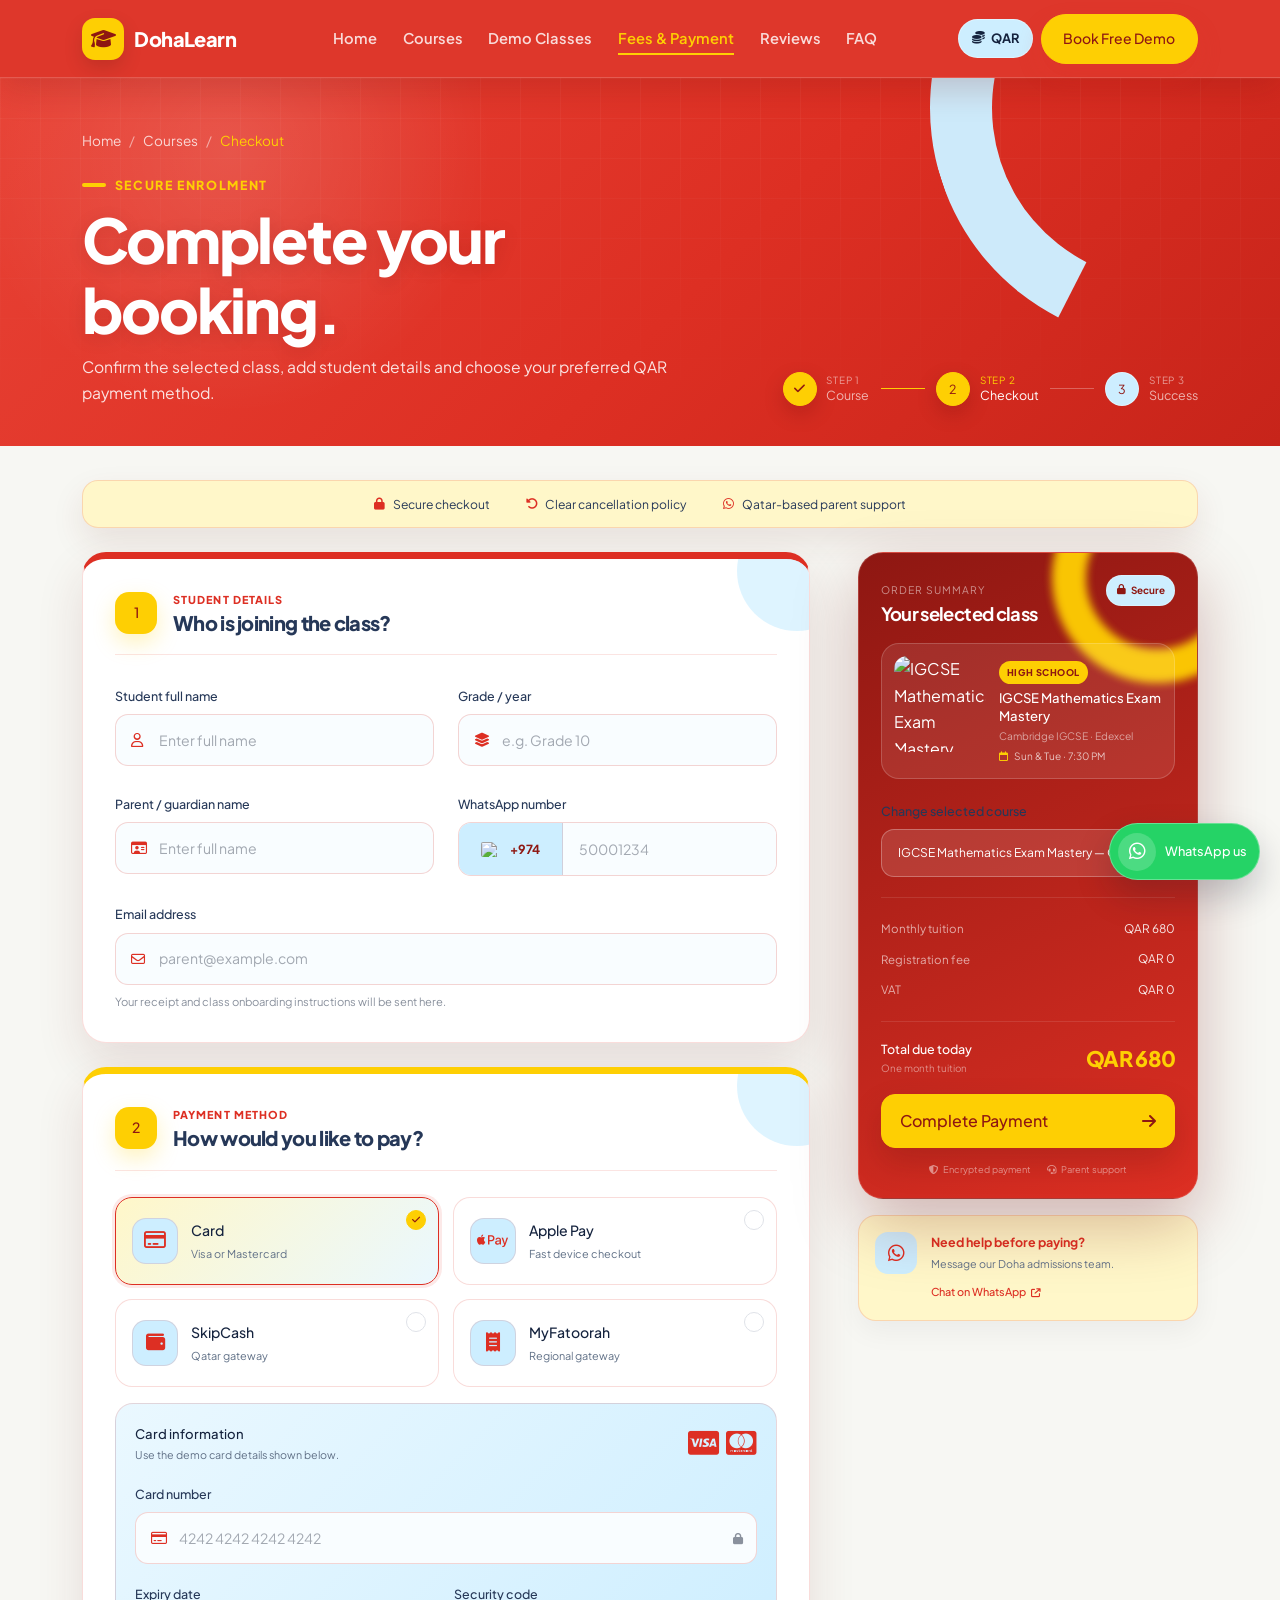
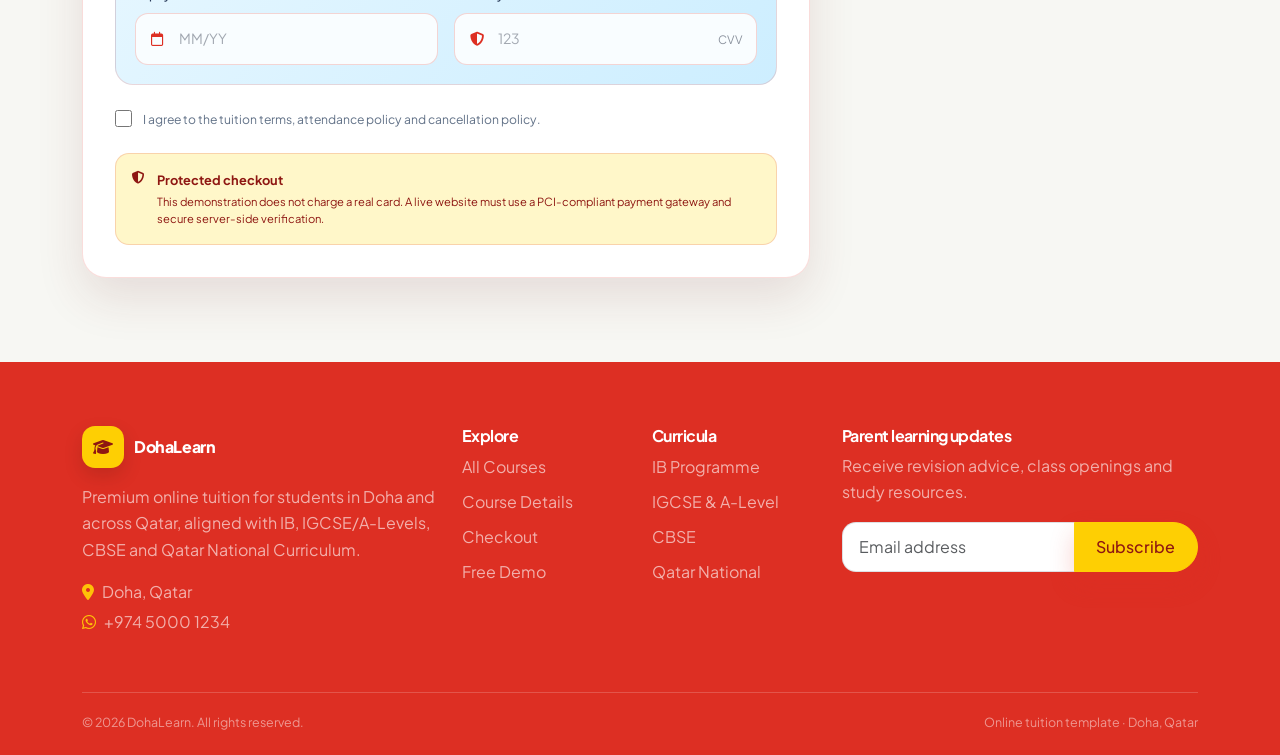
==== commit cc32f202: "first commit" ====
--- a/checkout.html
+++ b/checkout.html
@@ -3,7 +3,7 @@
 <head>
   <meta charset="utf-8">
   <meta name="viewport" content="width=device-width, initial-scale=1">
-  <meta name="theme-color" content="#111827">
+  <meta name="theme-color" content="#DD2F23">
   <meta name="description" content="Complete your DohaLearn online tuition enrolment and select a secure QAR payment method.">
   <title>Secure Checkout | DohaLearn Qatar</title>
 
@@ -15,7 +15,7 @@
   <link href="https://cdnjs.cloudflare.com/ajax/libs/aos/2.3.4/aos.css" rel="stylesheet">
   <link href="assets/css/style.css" rel="stylesheet">
 </head>
-<body>
+<body class="egrad-theme checkout-page-theme">
 
 <nav id="siteNavbar" class="navbar navbar-expand-lg fixed-top site-navbar inner-nav" aria-label="Primary navigation">
   <div class="container">
@@ -530,4 +530,4 @@
 });
 </script>
 </body>
-</html>
+</html>
--- a/assets/css/style.css
+++ b/assets/css/style.css
@@ -1,4 +1,3 @@
-
 :root {
   --primary:#f5b800;
   --primary-bright:#ffc107;
@@ -281,3 +280,1397 @@
 .was-validated .checkout-consent:has(input:invalid)+.terms-feedback{display:block}
 .was-validated .field-wrap:has(.form-control:valid) .form-control,
 .was-validated .qatar-phone-field:has(.form-control:valid){border-color:#86b99a}
+
+/* =========================================================
+   HOME PAGE — EGRAD-INSPIRED COLOUR THEME
+   Scoped to <body class="egrad-theme"> so all existing CSS
+   for the other pages remains intact.
+   Primary: #DD2F23 | Yellow: #FECF03 | Light blue: #CDEEFF
+   ========================================================= */
+.egrad-theme{
+  --brand-red:#DD2F23;
+  --brand-red-dark:#B82018;
+  --brand-red-deep:#8E1712;
+  --brand-yellow:#FECF03;
+  --brand-yellow-light:#FFE76D;
+  --brand-blue:#CDEEFF;
+  --brand-blue-strong:#95D8F8;
+  --primary:var(--brand-yellow);
+  --primary-bright:#FFDC35;
+  --primary-soft:#FFF3A8;
+  --ink:#15233E;
+  --ink-2:#263858;
+  --muted:#617187;
+  --surface:#FFFFFF;
+  --surface-soft:var(--brand-blue);
+  --line:rgba(21,35,62,.14);
+  background:#fff;
+}
+.egrad-theme h1,.egrad-theme h2,.egrad-theme h3,.egrad-theme h4,.egrad-theme h5,.egrad-theme h6{font-weight:700}
+.egrad-theme .page-shell{padding-top:78px}
+
+/* Header */
+.egrad-theme .site-navbar,
+.egrad-theme .site-navbar.scrolled,
+.egrad-theme .site-navbar.inner-nav{
+  border-bottom-color:rgba(255,255,255,.18);
+  background:rgba(221,47,35,.96);
+  box-shadow:0 10px 35px rgba(111,16,11,.20);
+  backdrop-filter:blur(16px);
+}
+.egrad-theme .navbar-brand{color:#fff;font-weight:800}
+.egrad-theme .brand-mark{background:var(--brand-yellow);color:var(--brand-red-deep);box-shadow:0 8px 18px rgba(74,20,12,.18)}
+.egrad-theme .navbar-nav .nav-link{color:rgba(255,255,255,.82);font-weight:600}
+.egrad-theme .navbar-nav .nav-link:hover,
+.egrad-theme .navbar-nav .nav-link.active{color:var(--brand-yellow)}
+.egrad-theme .navbar-nav .nav-link:after{background:var(--brand-yellow)}
+.egrad-theme .currency-badge{border-color:rgba(255,255,255,.35);background:var(--brand-blue);color:var(--ink);font-weight:700}
+.egrad-theme .site-navbar .btn-primary-custom{border-color:var(--brand-yellow);background:var(--brand-yellow);color:var(--brand-red-deep)}
+.egrad-theme .navbar-toggler{border-color:rgba(255,255,255,.4);color:#fff;background:rgba(255,255,255,.08)}
+
+/* Hero */
+.egrad-theme .hero{
+  isolation:isolate;
+  min-height:760px;
+  display:flex;
+  align-items:center;
+  padding:108px 0 84px;
+  background:
+    radial-gradient(circle at 15% 18%,rgba(255,255,255,.13),transparent 24%),
+    radial-gradient(circle at 72% 72%,rgba(255,207,3,.13),transparent 26%),
+    linear-gradient(135deg,#E84235 0%,var(--brand-red) 52%,#C7241A 100%);
+}
+.egrad-theme .hero:before{
+  z-index:-2;
+  background-image:
+    linear-gradient(rgba(255,255,255,.045) 1px,transparent 1px),
+    linear-gradient(90deg,rgba(255,255,255,.045) 1px,transparent 1px);
+  background-size:42px 42px;
+  mask-image:linear-gradient(to bottom,#000,transparent 92%);
+}
+.egrad-theme .hero:after{
+  position:absolute;
+  top:110px;
+  right:-245px;
+  z-index:-1;
+  width:610px;
+  height:610px;
+  border:74px solid var(--brand-yellow);
+  border-left-color:transparent;
+  border-bottom-color:var(--brand-blue);
+  border-radius:50%;
+  transform:rotate(-18deg);
+  content:"";
+  opacity:.98;
+}
+.egrad-theme .hero .container{position:relative;z-index:2}
+.egrad-theme .hero-kicker{border-color:rgba(255,255,255,.35);background:var(--brand-blue);color:var(--ink);font-weight:700}
+.egrad-theme .hero h1{color:#fff;font-weight:800;text-shadow:0 4px 18px rgba(86,11,7,.12)}
+.egrad-theme .hero .text-highlight{color:var(--brand-yellow)}
+.egrad-theme .hero .text-highlight:after{height:.18em;background:var(--brand-blue);opacity:1}
+.egrad-theme .hero-copy{color:rgba(255,255,255,.86)}
+.egrad-theme .hero-note{color:rgba(255,255,255,.90);font-weight:600}
+.egrad-theme .hero-note i{color:var(--brand-yellow)}
+.egrad-theme .hero .btn-primary-custom{border-color:var(--brand-yellow);background:var(--brand-yellow);color:var(--brand-red-deep);box-shadow:0 15px 32px rgba(86,20,10,.22)}
+.egrad-theme .hero .btn-primary-custom:hover{border-color:#fff;background:#fff;color:var(--brand-red)}
+.egrad-theme .hero .btn-outline-custom{border-color:rgba(255,255,255,.45);background:var(--brand-blue);color:var(--ink)}
+.egrad-theme .hero .btn-outline-custom:hover{border-color:var(--brand-yellow);background:var(--brand-yellow);color:var(--brand-red-deep)}
+.egrad-theme .hero-visual{
+  overflow:hidden;
+  border:10px solid var(--brand-yellow);
+  border-radius:42px 42px 120px 42px;
+  background:var(--brand-blue);
+  box-shadow:24px 28px 0 var(--brand-blue),0 32px 80px rgba(92,11,7,.28);
+}
+.egrad-theme .hero-visual img{filter:saturate(1.08) contrast(1.02)}
+.egrad-theme .visual-caption{border-color:rgba(255,255,255,.32);background:rgba(142,23,18,.86)}
+.egrad-theme .live-dot:before{background:var(--brand-yellow);box-shadow:0 0 0 5px rgba(254,207,3,.22)}
+
+/* Buttons and form focus */
+.egrad-theme .btn-primary-custom{border-color:var(--brand-red);background:var(--brand-red);color:#fff;box-shadow:0 12px 25px rgba(221,47,35,.22)}
+.egrad-theme .btn-primary-custom:hover,
+.egrad-theme .btn-primary-custom:focus{border-color:var(--brand-red-dark);background:var(--brand-red-dark);color:#fff;box-shadow:0 16px 35px rgba(221,47,35,.28)}
+.egrad-theme .btn-outline-custom{border-color:rgba(221,47,35,.35);background:#fff;color:var(--brand-red)}
+.egrad-theme .btn-outline-custom:hover{border-color:var(--brand-red);background:var(--brand-red);color:#fff}
+.egrad-theme .form-control:focus,
+.egrad-theme .form-select:focus{border-color:var(--brand-red);box-shadow:0 0 0 .22rem rgba(221,47,35,.15)}
+
+/* Curriculum strip */
+.egrad-theme .trust-strip{border-color:rgba(21,35,62,.12);background:var(--brand-blue)}
+.egrad-theme .trust-label{color:var(--brand-red);font-weight:800}
+.egrad-theme .curriculum-pill{border-color:rgba(221,47,35,.18);background:#fff;color:var(--ink);font-weight:600}
+.egrad-theme .curriculum-pill i{color:var(--brand-red)}
+
+/* Main content colour blocks */
+.egrad-theme .section-soft{background:linear-gradient(135deg,#EAF8FF 0%,var(--brand-blue) 100%)}
+.egrad-theme .eyebrow{color:var(--brand-red);font-weight:800}
+.egrad-theme .eyebrow:before{height:4px;border-radius:99px;background:var(--brand-yellow)}
+.egrad-theme .feature-card,
+.egrad-theme .course-card,
+.egrad-theme .testimonial-card,
+.egrad-theme .form-card,
+.egrad-theme .accordion-item{
+  border-color:rgba(221,47,35,.14);
+  box-shadow:0 15px 38px rgba(83,42,38,.09);
+}
+.egrad-theme .feature-card{position:relative;overflow:hidden;background:#fff}
+.egrad-theme .feature-card:after{position:absolute;right:-30px;bottom:-30px;width:95px;height:95px;border-radius:50%;background:var(--brand-blue);content:"";opacity:.72}
+.egrad-theme .feature-card .icon-box,
+.egrad-theme .info-icon{background:var(--brand-yellow);color:var(--brand-red-deep)}
+.egrad-theme .feature-card h3{color:var(--brand-red)}
+.egrad-theme .course-card{border-top:6px solid var(--brand-yellow);background:#fff}
+.egrad-theme .course-card:hover{border-color:var(--brand-yellow);box-shadow:0 25px 60px rgba(125,35,27,.17)}
+.egrad-theme .course-level{background:var(--brand-red);color:#fff}
+.egrad-theme .tag-pill{border-color:rgba(221,47,35,.18);background:var(--brand-blue);color:var(--ink);font-weight:700}
+.egrad-theme .meta-item i{color:var(--brand-red)}
+.egrad-theme .course-price strong{color:var(--brand-red)}
+
+/* Video section */
+.egrad-theme .section-dark{position:relative;overflow:hidden;background:linear-gradient(135deg,var(--brand-red-deep),var(--brand-red))}
+.egrad-theme .section-dark:before{position:absolute;top:-170px;right:-120px;width:420px;height:420px;border:62px solid var(--brand-yellow);border-radius:50%;content:"";opacity:.9}
+.egrad-theme .section-dark:after{position:absolute;bottom:-180px;left:-160px;width:390px;height:390px;border-radius:50%;background:var(--brand-blue);content:"";opacity:.18}
+.egrad-theme .section-dark .container{position:relative;z-index:1}
+.egrad-theme .section-dark .eyebrow{color:var(--brand-yellow)}
+.egrad-theme .video-card{border-color:rgba(255,255,255,.22);box-shadow:0 20px 45px rgba(65,7,4,.24)}
+.egrad-theme .play-button{border-color:var(--brand-yellow);background:var(--brand-yellow);color:var(--brand-red-deep)}
+
+/* Reviews */
+.egrad-theme #reviews{background:#FFF9DF}
+.egrad-theme #reviews .col-lg-4:nth-child(odd) .testimonial-card{background:var(--brand-blue)}
+.egrad-theme #reviews .col-lg-4:nth-child(even) .testimonial-card{background:#fff}
+.egrad-theme .stars{color:var(--brand-red)}
+.egrad-theme .reviewer strong{color:var(--brand-red)}
+
+/* Demo form */
+.egrad-theme #book-demo{background:linear-gradient(120deg,var(--brand-blue),#ECF9FF 62%,#FFF4B4)}
+.egrad-theme #book-demo .form-card{border-top:8px solid var(--brand-yellow);background:#fff}
+.egrad-theme .list-check li:before{color:var(--brand-red)}
+.egrad-theme #book-demo .btn-primary-custom{border-color:var(--brand-yellow);background:var(--brand-yellow);color:var(--brand-red-deep)}
+.egrad-theme #book-demo .btn-primary-custom:hover{border-color:var(--brand-red);background:var(--brand-red);color:#fff}
+
+/* FAQ */
+.egrad-theme #faq{background:#fff}
+.egrad-theme .accordion-button:not(.collapsed){background:var(--brand-yellow);color:var(--brand-red-deep)}
+.egrad-theme .accordion-button:focus{border-color:var(--brand-red);box-shadow:0 0 0 .18rem rgba(221,47,35,.12)}
+.egrad-theme .accordion-button::after{filter:hue-rotate(325deg) saturate(2)}
+
+/* Footer and floating controls */
+.egrad-theme .site-footer{
+  background:#DD2F23;
+  color:#fff;
+}
+.egrad-theme .site-footer a:hover{color:var(--brand-yellow)}
+.egrad-theme .site-footer .brand-mark{background:var(--brand-yellow);color:var(--brand-red-deep)}
+.egrad-theme .site-footer .btn-primary-custom{border-color:var(--brand-yellow);background:var(--brand-yellow);color:var(--brand-red-deep)}
+.egrad-theme .footer-bottom{border-top-color:rgba(255,255,255,.18)}
+.egrad-theme .back-to-top{border-color:var(--brand-yellow);background:var(--brand-yellow);color:var(--brand-red-deep)}
+
+/* Mobile offcanvas */
+.egrad-theme .offcanvas{background:var(--brand-blue)}
+.egrad-theme .offcanvas .navbar-brand{color:var(--brand-red)}
+.egrad-theme .mobile-nav-link{border-bottom-color:rgba(221,47,35,.18);color:var(--ink);font-weight:700}
+.egrad-theme .mobile-nav-link i{color:var(--brand-red)}
+.egrad-theme .offcanvas .btn-primary-custom{border-color:var(--brand-red);background:var(--brand-red);color:#fff}
+
+@media (max-width:991.98px){
+  .egrad-theme .site-navbar,
+  .egrad-theme .site-navbar.scrolled,
+  .egrad-theme .site-navbar.inner-nav{background:rgba(221,47,35,.98)}
+  .egrad-theme .hero{min-height:auto;padding-top:86px}
+  .egrad-theme .hero:after{right:-310px;top:300px;width:540px;height:540px;border-width:58px}
+  .egrad-theme .hero-visual{box-shadow:16px 18px 0 var(--brand-blue),0 25px 60px rgba(92,11,7,.24)}
+}
+@media (max-width:767.98px){
+  .egrad-theme .page-shell{padding-top:70px}
+  .egrad-theme .hero{padding:72px 0 64px}
+  .egrad-theme .hero:after{right:-340px;top:380px;width:500px;height:500px;border-width:48px;opacity:.8}
+  .egrad-theme .hero-visual{border-width:7px;border-radius:30px 30px 70px 30px;box-shadow:10px 12px 0 var(--brand-blue),0 22px 45px rgba(92,11,7,.20)}
+  .egrad-theme .hero h1{text-shadow:none}
+}
+@media (max-width:575.98px){
+  .egrad-theme .hero:after{display:none}
+  .egrad-theme .hero-kicker{border-radius:16px}
+  .egrad-theme .trust-inner{padding:1.4rem 0}
+}:root {
+  --primary:#f5b800;
+  --primary-bright:#ffc107;
+  --primary-soft:#fff7d6;
+  --ink:#111827;
+  --ink-2:#1f2937;
+  --muted:#6b7280;
+  --surface:#ffffff;
+  --surface-soft:#f8f7f2;
+  --line:rgba(17,24,39,.11);
+  --success:#15803d;
+  --danger:#dc2626;
+  --radius-sm:14px;
+  --radius-md:22px;
+  --radius-lg:32px;
+  --shadow-sm:0 12px 34px rgba(17,24,39,.08);
+  --shadow-lg:0 28px 80px rgba(17,24,39,.15);
+}
+*{box-sizing:border-box}
+html{scroll-behavior:smooth;scroll-padding-top:88px}
+body{margin:0;overflow-x:hidden;background:var(--surface);color:var(--ink);font-family:"Plus Jakarta Sans",sans-serif;font-weight:400;line-height:1.65;-webkit-font-smoothing:antialiased}
+h1,h2,h3,h4,h5,h6{color:var(--ink);font-weight:500;line-height:1.14;letter-spacing:-.035em}
+p{color:var(--muted)}
+a{color:inherit;text-decoration:none}
+img{max-width:100%;display:block}
+::selection{background:var(--primary-bright);color:var(--ink)}
+.page-shell{padding-top:78px}
+.section-space{padding:80px 0}
+.section-soft{background:var(--surface-soft)}
+.section-dark{background:var(--ink);color:#fff}
+.section-dark h1,.section-dark h2,.section-dark h3,.section-dark h4{color:#fff}
+.section-dark p{color:rgba(255,255,255,.68)}
+.eyebrow{display:inline-flex;align-items:center;gap:.55rem;margin-bottom:1rem;color:var(--ink-2);font-size:.78rem;font-weight:500;letter-spacing:.13em;text-transform:uppercase}
+.eyebrow:before{width:24px;height:2px;background:var(--primary);content:""}
+.section-dark .eyebrow{color:#fff}
+.section-title{max-width:780px;margin-bottom:1rem;font-size:clamp(2rem,5vw,3.8rem)}
+.section-lead{max-width:700px;margin:0;font-size:1.02rem}
+.text-highlight{position:relative;z-index:1;display:inline-block;white-space:nowrap}
+.text-highlight:after{position:absolute;right:-.05em;bottom:.08em;left:-.05em;z-index:-1;height:.34em;border-radius:99px;background:var(--primary-bright);content:"";opacity:.88}
+.btn{display:inline-flex;min-height:50px;align-items:center;justify-content:center;gap:.6rem;border-radius:999px;padding:.72rem 1.35rem;font-weight:500;transition:transform .18s ease,box-shadow .18s ease,background-color .18s ease,border-color .18s ease,color .18s ease}
+.btn:hover{transform:translateY(-2px)}
+.btn-primary-custom{border:1px solid var(--primary);background:var(--primary);color:var(--ink);box-shadow:0 12px 25px rgba(245,184,0,.24)}
+.btn-primary-custom:hover,.btn-primary-custom:focus{border-color:var(--primary-bright);background:var(--primary-bright);color:var(--ink);box-shadow:0 16px 35px rgba(245,184,0,.32)}
+.btn-dark-custom{border:1px solid var(--ink);background:var(--ink);color:#fff}
+.btn-dark-custom:hover,.btn-dark-custom:focus{border-color:#000;background:#000;color:#fff;box-shadow:var(--shadow-sm)}
+.btn-outline-custom{border:1px solid rgba(17,24,39,.18);background:#fff;color:var(--ink)}
+.btn-outline-custom:hover{border-color:var(--ink);color:var(--ink)}
+.site-navbar{min-height:78px;border-bottom:1px solid transparent;background:rgba(255,255,255,.7);backdrop-filter:blur(16px);transition:background .25s ease,border-color .25s ease,box-shadow .25s ease}
+.site-navbar.scrolled,.site-navbar.inner-nav{border-bottom-color:var(--line);background:rgba(255,255,255,.96);box-shadow:0 8px 28px rgba(17,24,39,.06)}
+.navbar-brand{display:inline-flex;align-items:center;gap:.65rem;font-weight:500;letter-spacing:-.03em}
+.brand-mark{display:inline-flex;width:42px;height:42px;align-items:center;justify-content:center;border-radius:13px;background:var(--primary);color:var(--ink)}
+.navbar-nav .nav-link{position:relative;margin:0 .1rem;padding:.65rem .7rem!important;color:var(--muted);font-size:.92rem;font-weight:400}
+.navbar-nav .nav-link:after{position:absolute;right:.7rem;bottom:.38rem;left:.7rem;height:2px;transform:scaleX(0);background:var(--primary);content:"";transition:transform .2s ease}
+.navbar-nav .nav-link:hover,.navbar-nav .nav-link.active{color:var(--ink)}
+.navbar-nav .nav-link:hover:after,.navbar-nav .nav-link.active:after{transform:scaleX(1)}
+.currency-badge{display:inline-flex;align-items:center;gap:.4rem;border:1px solid var(--line);border-radius:999px;padding:.52rem .78rem;background:#fff;font-size:.8rem;font-weight:500}
+.navbar-toggler{width:44px;height:44px;border:1px solid var(--line);border-radius:13px;box-shadow:none!important}
+.offcanvas{max-width:330px}
+.mobile-nav-link{display:flex;align-items:center;justify-content:space-between;border-bottom:1px solid var(--line);padding:1rem 0;color:var(--ink);font-size:1rem}
+.hero{position:relative;overflow:hidden;padding:112px 0 82px;background:radial-gradient(circle at 78% 20%,rgba(245,184,0,.24),transparent 23%),radial-gradient(circle at 10% 80%,rgba(245,184,0,.10),transparent 27%),linear-gradient(180deg,#fff,#faf9f4)}
+.hero:before{position:absolute;inset:0;background-image:linear-gradient(rgba(17,24,39,.025) 1px,transparent 1px),linear-gradient(90deg,rgba(17,24,39,.025) 1px,transparent 1px);background-size:36px 36px;content:"";mask-image:linear-gradient(to bottom,#000,transparent)}
+.hero-kicker{display:inline-flex;align-items:center;gap:.55rem;margin-bottom:1rem;border:1px solid rgba(17,24,39,.1);border-radius:999px;padding:.5rem .78rem;background:rgba(255,255,255,.72);font-size:.82rem}
+.hero h1{max-width:780px;margin-bottom:1.25rem;font-size:clamp(2.65rem,7vw,5.7rem)}
+.hero-copy{max-width:690px;margin-bottom:1.8rem;font-size:clamp(1rem,2vw,1.16rem)}
+.hero-actions{display:flex;flex-wrap:wrap;gap:.8rem}
+.hero-note{display:flex;flex-wrap:wrap;gap:.65rem 1.15rem;margin-top:1.3rem;color:var(--muted);font-size:.84rem}
+.hero-note i{color:var(--success)}
+.hero-visual{position:relative;overflow:hidden;border:8px solid #fff;border-radius:var(--radius-lg);box-shadow:var(--shadow-lg)}
+.hero-visual img{width:100%;height:540px;object-fit:cover}
+.visual-caption{position:absolute;right:18px;bottom:18px;left:18px;display:flex;align-items:center;justify-content:space-between;gap:1rem;border:1px solid rgba(255,255,255,.28);border-radius:18px;padding:1rem;background:rgba(17,24,39,.78);backdrop-filter:blur(14px);color:#fff}
+.visual-caption p{margin:0;color:rgba(255,255,255,.7);font-size:.78rem}
+.live-dot{display:inline-flex;align-items:center;gap:.4rem;white-space:nowrap;font-size:.76rem}
+.live-dot:before{width:8px;height:8px;border-radius:50%;background:#22c55e;box-shadow:0 0 0 5px rgba(34,197,94,.16);content:""}
+.trust-strip{border-top:1px solid var(--line);border-bottom:1px solid var(--line);background:#fff}
+.trust-inner{display:flex;min-height:112px;align-items:center;justify-content:space-between;gap:1rem}
+.trust-label{margin:0;color:var(--ink);font-size:.86rem;font-weight:500}
+.curriculum-list{display:flex;flex-wrap:wrap;justify-content:flex-end;gap:.65rem}
+.curriculum-pill,.tag-pill{display:inline-flex;align-items:center;gap:.42rem;border:1px solid var(--line);border-radius:999px;padding:.52rem .72rem;background:#fff;color:var(--ink);font-size:.78rem}
+.feature-card,.course-card,.info-card,.testimonial-card,.form-card,.summary-card,.video-card,.success-card{height:100%;border:1px solid var(--line);border-radius:var(--radius-md);background:#fff;box-shadow:var(--shadow-sm)}
+.feature-card{padding:1.35rem}
+.feature-card .icon-box,.info-icon{display:inline-flex;width:48px;height:48px;align-items:center;justify-content:center;margin-bottom:1rem;border-radius:15px;background:var(--primary-soft);color:var(--ink)}
+.feature-card h3{font-size:1.15rem}.feature-card p{margin:0;font-size:.9rem}
+.page-hero{position:relative;overflow:hidden;padding:92px 0 68px;background:radial-gradient(circle at 85% 12%,rgba(245,184,0,.2),transparent 24%),var(--surface-soft)}
+.breadcrumb{margin:0 0 1.25rem}.breadcrumb-item,.breadcrumb-item a{color:var(--muted);font-size:.85rem}.breadcrumb-item.active{color:var(--ink)}
+.page-hero h1{max-width:850px;font-size:clamp(2.5rem,6vw,4.8rem)}
+.page-hero p{max-width:720px;margin-bottom:0;font-size:1.05rem}
+.filter-panel{position:sticky;top:94px;border:1px solid var(--line);border-radius:var(--radius-md);padding:1.2rem;background:#fff;box-shadow:var(--shadow-sm)}
+.filter-title{font-size:1rem}.filter-group{padding:1rem 0;border-bottom:1px solid var(--line)}.filter-group:last-child{border-bottom:0}
+.course-filter{display:inline-flex;align-items:center;border:1px solid var(--line);border-radius:999px;padding:.55rem .78rem;background:#fff;color:var(--muted);font-size:.8rem;transition:.18s ease}
+.course-filter:hover,.course-filter.active{border-color:var(--ink);background:var(--ink);color:#fff}
+.search-wrap{position:relative}.search-wrap i{position:absolute;top:50%;left:1rem;transform:translateY(-50%);color:var(--muted)}.search-wrap .form-control{padding-left:2.75rem}
+.form-control,.form-select{min-height:50px;border:1px solid var(--line);border-radius:14px;padding:.75rem 1rem;background:#fff;font-weight:400}.form-control:focus,.form-select:focus{border-color:var(--primary);box-shadow:0 0 0 .22rem rgba(245,184,0,.16)}
+.course-card{overflow:hidden;transition:transform .22s ease,border-color .22s ease,box-shadow .22s ease}
+.course-card:hover{transform:translateY(-5px);border-color:rgba(245,184,0,.65);box-shadow:var(--shadow-lg)}
+.course-image{position:relative;height:210px;overflow:hidden}.course-image img{width:100%;height:100%;object-fit:cover;transition:transform .45s ease}.course-card:hover .course-image img{transform:scale(1.045)}
+.course-level{position:absolute;top:14px;left:14px;border-radius:999px;padding:.44rem .68rem;background:rgba(17,24,39,.84);color:#fff;font-size:.72rem;backdrop-filter:blur(10px)}
+.course-body{display:flex;height:calc(100% - 210px);flex-direction:column;padding:1.25rem}.course-body h2,.course-body h3{font-size:1.25rem}.course-meta{display:grid;grid-template-columns:1fr 1fr;gap:.65rem;margin:1rem 0}.meta-item{display:flex;gap:.45rem;color:var(--muted);font-size:.76rem}.meta-item i{margin-top:.25rem;color:var(--primary)}
+.course-footer{display:flex;align-items:end;justify-content:space-between;gap:1rem;margin-top:auto;padding-top:1rem;border-top:1px solid var(--line)}.course-price span{display:block;color:var(--muted);font-size:.7rem}.course-price strong{font-size:1.28rem;font-weight:500}.course-actions{display:flex;gap:.45rem}
+.empty-state{display:none;border:1px dashed rgba(17,24,39,.22);border-radius:var(--radius-md);padding:3rem 1.5rem;text-align:center;background:#fff}
+.detail-hero{padding:90px 0 62px;background:radial-gradient(circle at 82% 15%,rgba(245,184,0,.25),transparent 25%),var(--surface-soft)}
+.detail-image{overflow:hidden;border:8px solid #fff;border-radius:var(--radius-lg);box-shadow:var(--shadow-lg)}.detail-image img{width:100%;height:500px;object-fit:cover}
+.detail-title{font-size:clamp(2.5rem,6vw,4.7rem)}.detail-price{display:flex;align-items:end;gap:.4rem;margin:1.4rem 0}.detail-price strong{font-size:2.3rem;font-weight:500}.detail-price span{padding-bottom:.4rem;color:var(--muted)}
+.sticky-enrol{position:sticky;top:100px;border:1px solid var(--line);border-radius:var(--radius-md);padding:1.35rem;background:#fff;box-shadow:var(--shadow-sm)}
+.list-check{list-style:none;padding:0;margin:0}.list-check li{position:relative;margin:.8rem 0;padding-left:1.65rem;color:var(--muted)}.list-check li:before{position:absolute;left:0;top:.18rem;color:var(--success);font-family:"Font Awesome 6 Free";font-weight:900;content:"\f058"}
+.teacher-card{display:flex;align-items:center;gap:1rem}.teacher-card img{width:84px;height:84px;border-radius:24px;object-fit:cover}.teacher-card p{margin:0}
+.accordion-item{overflow:hidden;border:1px solid var(--line)!important;border-radius:16px!important;margin-bottom:.75rem}.accordion-button{font-weight:500}.accordion-button:not(.collapsed){background:var(--primary-soft);color:var(--ink);box-shadow:none}.accordion-button:focus{box-shadow:none}
+.checkout-layout{background:var(--surface-soft)}
+.stepper{display:flex;align-items:center;gap:.45rem}.step{display:flex;align-items:center;gap:.45rem;color:var(--muted);font-size:.78rem}.step-number{display:inline-flex;width:28px;height:28px;align-items:center;justify-content:center;border:1px solid var(--line);border-radius:50%;background:#fff}.step.active{color:var(--ink)}.step.active .step-number,.step.complete .step-number{border-color:var(--primary);background:var(--primary);color:var(--ink)}.step-line{width:36px;height:1px;background:var(--line)}
+.form-card,.summary-card{padding:1.35rem}.summary-card{position:sticky;top:100px;background:var(--ink);color:#fff}.summary-card h2,.summary-card h3,.summary-card h4{color:#fff}.summary-card p{color:rgba(255,255,255,.66)}
+.summary-course{display:flex;gap:.9rem;margin-bottom:1.25rem;padding-bottom:1.25rem;border-bottom:1px solid rgba(255,255,255,.12)}.summary-course img{width:86px;height:78px;border-radius:14px;object-fit:cover}.summary-course p{margin:0;font-size:.78rem}
+.summary-row{display:flex;align-items:center;justify-content:space-between;gap:1rem;margin:.75rem 0;color:rgba(255,255,255,.72);font-size:.86rem}.summary-row.total{margin-top:1rem;padding-top:1rem;border-top:1px solid rgba(255,255,255,.14);color:#fff;font-size:1.15rem}
+.payment-option{position:relative;display:flex;min-height:74px;align-items:center;gap:.85rem;border:1px solid var(--line);border-radius:16px;padding:1rem;background:#fff;cursor:pointer;transition:.18s ease}.payment-option:hover,.payment-option.active{border-color:var(--primary);box-shadow:0 0 0 .2rem rgba(245,184,0,.12)}.payment-option input{position:absolute;opacity:0}.payment-logo{display:inline-flex;width:44px;height:44px;align-items:center;justify-content:center;border-radius:13px;background:var(--surface-soft);font-size:1.25rem}.payment-option small{display:block;color:var(--muted)}
+.secure-note{display:flex;gap:.75rem;border-radius:14px;padding:1rem;background:#ecfdf5;color:#166534;font-size:.8rem}.secure-note p{margin:0;color:#166534}
+.video-card{position:relative;overflow:hidden;cursor:pointer}.video-card img{width:100%;height:240px;object-fit:cover}.video-overlay{position:absolute;inset:0;display:flex;align-items:center;justify-content:center;background:linear-gradient(to top,rgba(17,24,39,.82),rgba(17,24,39,.05))}.play-button{display:inline-flex;width:62px;height:62px;align-items:center;justify-content:center;border:1px solid rgba(255,255,255,.5);border-radius:50%;background:rgba(255,255,255,.16);color:#fff;backdrop-filter:blur(10px)}
+.video-copy{position:absolute;right:18px;bottom:16px;left:18px;color:#fff}.video-copy h3{margin:0;color:#fff;font-size:1.1rem}.video-copy p{margin:.2rem 0 0;color:rgba(255,255,255,.68);font-size:.78rem}
+.testimonial-card{padding:1.35rem}.stars{color:var(--primary)}.reviewer{display:flex;align-items:center;gap:.75rem;margin-top:1rem}.reviewer img{width:48px;height:48px;border-radius:50%;object-fit:cover}.reviewer p{margin:0;font-size:.78rem}
+.cta-band{border-radius:var(--radius-lg);padding:clamp(1.5rem,5vw,3.5rem);background:radial-gradient(circle at 85% 15%,rgba(255,255,255,.28),transparent 25%),var(--primary)}.cta-band p{color:rgba(17,24,39,.7)}
+.success-wrap{min-height:calc(100vh - 78px);display:flex;align-items:center;padding:72px 0;background:radial-gradient(circle at 50% 15%,rgba(245,184,0,.18),transparent 25%),var(--surface-soft)}
+.success-card{max-width:820px;margin:auto;padding:clamp(1.5rem,5vw,3.5rem);text-align:center}.success-icon{display:inline-flex;width:90px;height:90px;align-items:center;justify-content:center;margin-bottom:1.25rem;border-radius:50%;background:#dcfce7;color:var(--success);font-size:2.3rem}.order-box{margin:1.8rem 0;border:1px solid var(--line);border-radius:18px;padding:1.2rem;background:var(--surface-soft);text-align:left}.order-detail{display:flex;align-items:center;justify-content:space-between;gap:1rem;padding:.65rem 0;border-bottom:1px solid var(--line)}.order-detail:last-child{border-bottom:0}.order-detail span{color:var(--muted);font-size:.84rem}.order-detail strong{font-weight:500;text-align:right}
+.site-footer{padding:64px 0 22px;background:var(--ink);color:#fff}.site-footer h3,.site-footer h4{color:#fff}.site-footer p,.site-footer a{color:rgba(255,255,255,.62)}.site-footer a:hover{color:var(--primary)}.footer-links{list-style:none;padding:0;margin:0}.footer-links li{margin:.55rem 0}.footer-bottom{margin-top:2.5rem;padding-top:1.2rem;border-top:1px solid rgba(255,255,255,.1);color:rgba(255,255,255,.5);font-size:.78rem}
+.whatsapp-widget{position:fixed;right:20px;bottom:20px;z-index:1040;display:flex;align-items:center;gap:.55rem;border:1px solid rgba(255,255,255,.3);border-radius:999px;padding:.52rem .75rem .52rem .52rem;background:#25d366;color:#fff;box-shadow:0 16px 35px rgba(17,24,39,.22)}.whatsapp-widget:hover{color:#fff;transform:translateY(-2px)}.whatsapp-icon{display:inline-flex;width:38px;height:38px;align-items:center;justify-content:center;border-radius:50%;background:rgba(255,255,255,.18);font-size:1.2rem}.whatsapp-label{font-size:.8rem;font-weight:500}
+.back-to-top{position:fixed;right:22px;bottom:88px;z-index:1039;display:flex;width:42px;height:42px;align-items:center;justify-content:center;border:1px solid var(--line);border-radius:50%;background:#fff;color:var(--ink);box-shadow:var(--shadow-sm);opacity:0;visibility:hidden;transition:.2s ease}.back-to-top.show{opacity:1;visibility:visible}
+.modal-content{overflow:hidden;border:0;border-radius:22px}.video-modal-header{border:0;background:var(--ink)}.video-modal-header .btn-close{filter:invert(1)}
+@media (max-width:991.98px){.site-navbar{background:rgba(255,255,255,.95)}.hero{padding-top:86px}.hero-visual img,.detail-image img{height:440px}.trust-inner{align-items:flex-start;flex-direction:column;padding:1.2rem 0}.curriculum-list{justify-content:flex-start}.filter-panel,.sticky-enrol,.summary-card{position:static}.section-space{padding:66px 0}}
+@media (max-width:767.98px){.page-shell{padding-top:70px}.hero{padding:72px 0 58px}.hero h1{font-size:clamp(2.45rem,12vw,4rem)}.hero-actions .btn{width:100%}.hero-visual img,.detail-image img{height:390px}.visual-caption{align-items:flex-start;flex-direction:column}.section-space{padding:56px 0}.page-hero,.detail-hero{padding:64px 0 48px}.course-meta{grid-template-columns:1fr}.course-footer{align-items:flex-start;flex-direction:column}.course-actions{width:100%}.course-actions .btn{flex:1}.stepper{flex-wrap:wrap}.step-line{width:18px}.whatsapp-label{display:none}.whatsapp-widget{padding:.5rem}.summary-course img{width:72px}.order-detail{align-items:flex-start;flex-direction:column;gap:.15rem}.order-detail strong{text-align:left}}
+@media (max-width:575.98px){.hero-visual img,.detail-image img{height:330px}.course-image{height:195px}.course-body{height:calc(100% - 195px)}.section-title{font-size:2.25rem}.btn{min-height:48px}.cta-band .btn{width:100%}}
+@media print{.site-navbar,.site-footer,.whatsapp-widget,.back-to-top,.success-actions{display:none!important}.page-shell{padding-top:0}.success-wrap{min-height:auto;background:#fff}.success-card{border:0;box-shadow:none}}
+@media (prefers-reduced-motion:reduce){html{scroll-behavior:auto}*,*:before,*:after{scroll-behavior:auto!important;transition-duration:.01ms!important;animation-duration:.01ms!important;animation-iteration-count:1!important}}
+
+/* =========================================================
+   CHECKOUT PAGE — REFINED LAYOUT
+   ========================================================= */
+.checkout-page{min-height:100vh;background:#f7f7f3}
+.checkout-hero{padding:48px 0 34px;border-bottom:1px solid var(--line);background:radial-gradient(circle at 88% 12%,rgba(245,184,0,.20),transparent 25%),linear-gradient(180deg,#fffdf6,#f8f7f2)}
+.checkout-hero-inner{display:flex;align-items:flex-end;justify-content:space-between;gap:3rem}
+.checkout-hero h1{margin:0 0 .65rem;font-size:clamp(2.15rem,4.8vw,4rem)}
+.checkout-hero p{max-width:690px;margin:0;font-size:.98rem}
+.checkout-breadcrumb{font-size:.78rem}
+.checkout-breadcrumb a{color:var(--muted)}
+.checkout-breadcrumb .active{color:var(--ink)}
+.checkout-stepper{display:flex;min-width:420px;align-items:center;justify-content:flex-end}
+.checkout-step{display:flex;align-items:center;gap:.62rem;color:#9ca3af;font-size:.78rem;white-space:nowrap}
+.checkout-step>span:last-child{display:flex;flex-direction:column;color:inherit;line-height:1.25}
+.checkout-step small{margin-bottom:.1rem;color:#9ca3af;font-size:.62rem;text-transform:uppercase;letter-spacing:.08em}
+.checkout-step-icon{display:inline-flex;width:34px;height:34px;flex:0 0 34px;align-items:center;justify-content:center;border:1px solid #d8dbe1;border-radius:50%;background:#fff;color:#8a919d;font-size:.78rem}
+.checkout-step.active{color:var(--ink)}
+.checkout-step.active small{color:var(--muted)}
+.checkout-step.active .checkout-step-icon,.checkout-step.complete .checkout-step-icon{border-color:var(--primary);background:var(--primary);color:var(--ink);box-shadow:0 7px 18px rgba(245,184,0,.22)}
+.checkout-step-line{width:44px;height:1px;margin:0 .7rem;background:#d8dbe1}
+.checkout-step-line.complete{background:var(--primary)}
+.checkout-content{padding:34px 0 84px}
+.checkout-trust-strip{display:flex;align-items:center;justify-content:center;gap:2.25rem;margin-bottom:24px;border:1px solid var(--line);border-radius:16px;padding:.82rem 1.1rem;background:rgba(255,255,255,.75);box-shadow:0 8px 24px rgba(17,24,39,.04);color:var(--muted);font-size:.76rem;backdrop-filter:blur(12px)}
+.checkout-trust-strip span{display:inline-flex;align-items:center;gap:.48rem}
+.checkout-trust-strip i{color:var(--success)}
+.checkout-panel{border:1px solid var(--line);border-radius:24px;padding:clamp(1.25rem,3vw,2rem);background:#fff;box-shadow:0 14px 38px rgba(17,24,39,.06)}
+.checkout-panel-head{display:flex;align-items:center;gap:1rem;margin-bottom:1.65rem;padding-bottom:1.25rem;border-bottom:1px solid var(--line)}
+.checkout-panel-number{display:inline-flex;width:42px;height:42px;flex:0 0 42px;align-items:center;justify-content:center;border-radius:14px;background:var(--primary);color:var(--ink);font-size:.88rem;font-weight:500;box-shadow:0 9px 22px rgba(245,184,0,.20)}
+.checkout-panel-head p{margin:0 0 .16rem;color:var(--muted);font-size:.68rem;text-transform:uppercase;letter-spacing:.1em}
+.checkout-panel-head h2{margin:0;font-size:1.25rem}
+.checkout-page .form-label{margin-bottom:.48rem;color:var(--ink-2);font-size:.78rem;font-weight:500}
+.checkout-page .form-control,.checkout-page .form-select{min-height:52px;border-color:#dfe2e8;border-radius:13px;background-color:#fff;color:var(--ink);font-size:.88rem;box-shadow:none}
+.checkout-page .form-control::placeholder{color:#a2a8b1}
+.checkout-page .form-control:focus,.checkout-page .form-select:focus{border-color:var(--primary);box-shadow:0 0 0 .22rem rgba(245,184,0,.13)}
+.field-wrap{position:relative}
+.field-wrap>i:first-child{position:absolute;top:50%;left:16px;z-index:2;transform:translateY(-50%);color:#8a919d;font-size:.88rem;pointer-events:none}
+.field-wrap .form-control{padding-left:43px}
+.field-status,.field-hint{position:absolute;top:50%;right:14px;transform:translateY(-50%);color:#8a919d;font-size:.72rem}
+.card-number-wrap .form-control{padding-right:42px}
+.field-help{margin:.45rem 0 0;color:#8a919d;font-size:.7rem}
+.qatar-phone-field{display:flex;overflow:hidden;border:1px solid #dfe2e8;border-radius:13px;background:#fff;transition:border-color .15s ease,box-shadow .15s ease}
+.qatar-phone-field:focus-within{border-color:var(--primary);box-shadow:0 0 0 .22rem rgba(245,184,0,.13)}
+.qatar-phone-field>span{display:flex;min-width:104px;align-items:center;justify-content:center;gap:.48rem;border-right:1px solid #e5e7eb;background:#f7f7f4;color:var(--ink-2);font-size:.78rem}
+.qatar-phone-field img{width:22px;height:15px;border-radius:2px;object-fit:cover}
+.qatar-phone-field .form-control{border:0;border-radius:0;box-shadow:none!important}
+.was-validated .field-wrap:has(.form-control:invalid) .form-control,.was-validated .qatar-phone-field:has(.form-control:invalid){border-color:var(--danger)}
+.payment-method-grid{display:grid;grid-template-columns:repeat(2,minmax(0,1fr));gap:.85rem}
+.payment-choice{position:relative;display:flex;min-height:88px;align-items:center;gap:.8rem;border:1px solid #dfe2e8;border-radius:17px;padding:1rem;background:#fff;cursor:pointer;transition:border-color .18s ease,box-shadow .18s ease,transform .18s ease}
+.payment-choice:hover{transform:translateY(-2px);border-color:#c9ccd3;box-shadow:0 10px 26px rgba(17,24,39,.07)}
+.payment-choice.active{border-color:var(--primary);background:linear-gradient(135deg,#fffdf5,#fff8d9);box-shadow:0 0 0 3px rgba(245,184,0,.12)}
+.payment-choice input{position:absolute;opacity:0;pointer-events:none}
+.payment-choice-icon{display:inline-flex;width:46px;height:46px;flex:0 0 46px;align-items:center;justify-content:center;border:1px solid #eceef2;border-radius:14px;background:#f7f7f4;color:var(--ink);font-size:1.2rem}
+.apple-pay-icon{font-size:1.55rem}
+.payment-choice-copy{display:flex;min-width:0;flex-direction:column}
+.payment-choice-copy strong{font-size:.88rem;font-weight:500}
+.payment-choice-copy small{margin-top:.16rem;color:var(--muted);font-size:.68rem}
+.payment-choice-check{position:absolute;top:12px;right:12px;display:flex;width:20px;height:20px;align-items:center;justify-content:center;border:1px solid #dfe2e8;border-radius:50%;background:#fff;color:transparent;font-size:.58rem}
+.payment-choice.active .payment-choice-check{border-color:var(--primary);background:var(--primary);color:var(--ink)}
+.card-details-box{margin-top:1rem;border:1px solid #e1e4e9;border-radius:18px;padding:1.2rem;background:#fafaf8}
+.card-details-heading{display:flex;align-items:center;justify-content:space-between;gap:1rem;margin-bottom:1rem}
+.card-details-heading>div:first-child{display:flex;flex-direction:column}
+.card-details-heading span{color:var(--ink);font-size:.82rem;font-weight:500}
+.card-details-heading small{margin-top:.12rem;color:var(--muted);font-size:.67rem}
+.accepted-cards{display:flex;gap:.42rem;color:#4b5563;font-size:1.7rem}
+.gateway-message{display:flex;align-items:flex-start;gap:.85rem;margin-top:1rem;border:1px solid #dbeafe;border-radius:16px;padding:1rem;background:#eff6ff;color:#1e40af}
+.gateway-message>i{margin-top:.17rem}
+.gateway-message strong{display:block;font-size:.82rem}
+.gateway-message p{margin:.15rem 0 0;color:#3359a0;font-size:.72rem}
+.checkout-consent{display:flex;align-items:flex-start;gap:.68rem;color:var(--muted);font-size:.76rem;cursor:pointer}
+.checkout-consent input{width:17px;height:17px;flex:0 0 17px;margin-top:.1rem;accent-color:var(--primary)}
+.terms-feedback{margin-left:1.7rem}
+.was-validated #termsConsent:invalid~span{color:var(--danger)}
+.checkout-secure-note{align-items:flex-start;border:1px solid #ccebd6;background:#f0fdf4}
+.checkout-secure-note>i{margin-top:.15rem}
+.checkout-secure-note strong{display:block;color:#166534;font-size:.8rem}
+.checkout-secure-note p{margin:.14rem 0 0;font-size:.7rem;line-height:1.55}
+.checkout-summary-card{position:sticky;top:100px;overflow:hidden;border:1px solid rgba(255,255,255,.08);border-radius:25px;padding:1.35rem;background:linear-gradient(160deg,#111827,#0d121d);color:#fff;box-shadow:0 24px 60px rgba(17,24,39,.20)}
+.checkout-summary-card:before{position:absolute;top:-90px;right:-80px;width:220px;height:220px;border-radius:50%;background:rgba(245,184,0,.12);content:"";filter:blur(4px)}
+.summary-card-top{position:relative;display:flex;align-items:flex-start;justify-content:space-between;gap:1rem;margin-bottom:1.15rem}
+.summary-card-top>div>span{color:rgba(255,255,255,.52);font-size:.65rem;text-transform:uppercase;letter-spacing:.1em}
+.summary-card-top h2{margin:.18rem 0 0;color:#fff;font-size:1.15rem}
+.summary-secure-badge{display:inline-flex;align-items:center;gap:.35rem;border:1px solid rgba(255,255,255,.12);border-radius:999px;padding:.4rem .58rem;background:rgba(255,255,255,.07);color:rgba(255,255,255,.76);font-size:.62rem}
+.summary-course-card{position:relative;display:flex;gap:.85rem;margin-bottom:1.15rem;border:1px solid rgba(255,255,255,.1);border-radius:18px;padding:.75rem;background:rgba(255,255,255,.055)}
+.summary-course-card img{width:92px;height:96px;flex:0 0 92px;border-radius:13px;object-fit:cover}
+.summary-course-copy{min-width:0;padding:.05rem 0}
+.summary-course-level{display:inline-flex;margin-bottom:.3rem;border-radius:999px;padding:.24rem .48rem;background:rgba(245,184,0,.18);color:var(--primary-bright);font-size:.58rem;text-transform:uppercase;letter-spacing:.06em}
+.summary-course-copy strong{display:block;overflow:hidden;color:#fff;font-size:.82rem;font-weight:500;line-height:1.35;text-overflow:ellipsis}
+.summary-course-copy p{margin:.28rem 0;color:rgba(255,255,255,.55);font-size:.64rem;line-height:1.45}
+.summary-schedule{display:flex;align-items:flex-start;gap:.35rem;color:rgba(255,255,255,.7);font-size:.63rem}
+.summary-schedule i{margin-top:.18rem;color:var(--primary)}
+.summary-course-select{position:relative;margin-bottom:1.2rem}
+.summary-course-select .form-label{color:rgba(255,255,255,.72)}
+.summary-course-select .form-select{min-height:48px;border-color:rgba(255,255,255,.11);background-color:rgba(255,255,255,.07);color:#fff;font-size:.75rem}
+.summary-course-select .form-select option{color:var(--ink)}
+.summary-price-list{padding:1rem 0;border-top:1px solid rgba(255,255,255,.1);border-bottom:1px solid rgba(255,255,255,.1)}
+.summary-price-row{display:flex;align-items:center;justify-content:space-between;gap:1rem;padding:.34rem 0;color:rgba(255,255,255,.62);font-size:.72rem}
+.summary-price-row strong{color:rgba(255,255,255,.88);font-size:.74rem;font-weight:400}
+.summary-total-row{display:flex;align-items:flex-end;justify-content:space-between;gap:1rem;padding:1.1rem 0}
+.summary-total-row>div{display:flex;flex-direction:column}
+.summary-total-row span{color:#fff;font-size:.78rem;font-weight:500}
+.summary-total-row small{color:rgba(255,255,255,.48);font-size:.62rem}
+.summary-total-row>strong{color:var(--primary-bright);font-size:1.34rem;font-weight:500;letter-spacing:-.03em}
+.checkout-pay-btn{min-height:54px;justify-content:space-between;padding-right:1.15rem;padding-left:1.15rem;border-radius:14px}
+.summary-assurance{display:flex;align-items:center;justify-content:center;gap:1rem;margin-top:.85rem;color:rgba(255,255,255,.48);font-size:.58rem}
+.summary-assurance span{display:inline-flex;align-items:center;gap:.3rem}
+.checkout-help-card{display:flex;align-items:flex-start;gap:.85rem;margin-top:1rem;border:1px solid var(--line);border-radius:18px;padding:1rem;background:#fff;box-shadow:0 10px 28px rgba(17,24,39,.05)}
+.checkout-help-icon{display:inline-flex;width:42px;height:42px;flex:0 0 42px;align-items:center;justify-content:center;border-radius:13px;background:#dcfce7;color:#16a34a;font-size:1.2rem}
+.checkout-help-card strong{display:block;color:var(--ink);font-size:.78rem}
+.checkout-help-card p{margin:.12rem 0 .28rem;font-size:.67rem}
+.checkout-help-card a{color:var(--ink);font-size:.68rem;font-weight:500}
+.checkout-help-card a i{margin-left:.2rem;font-size:.58rem}
+
+@media (max-width:1199.98px){
+  .checkout-stepper{min-width:390px}
+  .summary-course-card img{width:80px;height:88px;flex-basis:80px}
+}
+@media (max-width:991.98px){
+  .checkout-hero{padding:42px 0 30px}
+  .checkout-hero-inner{align-items:flex-start;flex-direction:column;gap:1.5rem}
+  .checkout-stepper{width:100%;min-width:0;justify-content:flex-start}
+  .checkout-summary-card{position:relative;top:auto}
+  .checkout-help-card{margin-bottom:1rem}
+  .checkout-trust-strip{justify-content:flex-start;overflow-x:auto;white-space:nowrap}
+}
+@media (max-width:767.98px){
+  .checkout-content{padding:24px 0 64px}
+  .checkout-stepper{justify-content:space-between}
+  .checkout-step{gap:.42rem}
+  .checkout-step>span:last-child{display:none}
+  .checkout-step-line{flex:1;width:auto;margin:0 .5rem}
+  .checkout-trust-strip{gap:1.35rem;margin-bottom:18px;border-radius:14px;padding:.72rem .85rem}
+  .checkout-panel{border-radius:19px;padding:1.15rem}
+  .checkout-panel-head{margin-bottom:1.3rem}
+  .payment-method-grid{grid-template-columns:1fr}
+  .payment-choice{min-height:78px}
+  .card-details-heading{align-items:flex-start;flex-direction:column}
+  .summary-course-card img{width:88px;height:92px;flex-basis:88px}
+}
+@media (max-width:575.98px){
+  .checkout-hero h1{font-size:2.15rem}
+  .checkout-hero p{font-size:.85rem}
+  .checkout-step-icon{width:31px;height:31px;flex-basis:31px}
+  .checkout-panel-number{width:38px;height:38px;flex-basis:38px;border-radius:12px}
+  .checkout-panel-head h2{font-size:1.06rem}
+  .checkout-page .form-control,.checkout-page .form-select{min-height:50px}
+  .qatar-phone-field>span{min-width:96px}
+  .summary-assurance{justify-content:space-between;gap:.4rem}
+}
+.was-validated .field-wrap:has(.form-control:invalid)+.invalid-feedback,
+.was-validated .qatar-phone-field:has(.form-control:invalid)+.invalid-feedback,
+.was-validated .checkout-consent:has(input:invalid)+.terms-feedback{display:block}
+.was-validated .field-wrap:has(.form-control:valid) .form-control,
+.was-validated .qatar-phone-field:has(.form-control:valid){border-color:#86b99a}
+
+/* =========================================================
+   HOME PAGE — EGRAD-INSPIRED COLOUR THEME
+   Scoped to <body class="egrad-theme"> so all existing CSS
+   for the other pages remains intact.
+   Primary: #DD2F23 | Yellow: #FECF03 | Light blue: #CDEEFF
+   ========================================================= */
+.egrad-theme{
+  --brand-red:#DD2F23;
+  --brand-red-dark:#B82018;
+  --brand-red-deep:#8E1712;
+  --brand-yellow:#FECF03;
+  --brand-yellow-light:#FFE76D;
+  --brand-blue:#CDEEFF;
+  --brand-blue-strong:#95D8F8;
+  --primary:var(--brand-yellow);
+  --primary-bright:#FFDC35;
+  --primary-soft:#FFF3A8;
+  --ink:#15233E;
+  --ink-2:#263858;
+  --muted:#617187;
+  --surface:#FFFFFF;
+  --surface-soft:var(--brand-blue);
+  --line:rgba(21,35,62,.14);
+  background:#fff;
+}
+.egrad-theme h1,.egrad-theme h2,.egrad-theme h3,.egrad-theme h4,.egrad-theme h5,.egrad-theme h6{font-weight:700}
+.egrad-theme .page-shell{padding-top:78px}
+
+/* Header */
+.egrad-theme .site-navbar,
+.egrad-theme .site-navbar.scrolled,
+.egrad-theme .site-navbar.inner-nav{
+  border-bottom-color:rgba(255,255,255,.18);
+  background:rgba(221,47,35,.96);
+  box-shadow:0 10px 35px rgba(111,16,11,.20);
+  backdrop-filter:blur(16px);
+}
+.egrad-theme .navbar-brand{color:#fff;font-weight:800}
+.egrad-theme .brand-mark{background:var(--brand-yellow);color:var(--brand-red-deep);box-shadow:0 8px 18px rgba(74,20,12,.18)}
+.egrad-theme .navbar-nav .nav-link{color:rgba(255,255,255,.82);font-weight:600}
+.egrad-theme .navbar-nav .nav-link:hover,
+.egrad-theme .navbar-nav .nav-link.active{color:var(--brand-yellow)}
+.egrad-theme .navbar-nav .nav-link:after{background:var(--brand-yellow)}
+.egrad-theme .currency-badge{border-color:rgba(255,255,255,.35);background:var(--brand-blue);color:var(--ink);font-weight:700}
+.egrad-theme .site-navbar .btn-primary-custom{border-color:var(--brand-yellow);background:var(--brand-yellow);color:var(--brand-red-deep)}
+.egrad-theme .navbar-toggler{border-color:rgba(255,255,255,.4);color:#fff;background:rgba(255,255,255,.08)}
+
+/* Hero */
+.egrad-theme .hero{
+  isolation:isolate;
+  min-height:760px;
+  display:flex;
+  align-items:center;
+  padding:108px 0 84px;
+  background:
+    radial-gradient(circle at 15% 18%,rgba(255,255,255,.13),transparent 24%),
+    radial-gradient(circle at 72% 72%,rgba(255,207,3,.13),transparent 26%),
+    linear-gradient(135deg,#E84235 0%,var(--brand-red) 52%,#C7241A 100%);
+}
+.egrad-theme .hero:before{
+  z-index:-2;
+  background-image:
+    linear-gradient(rgba(255,255,255,.045) 1px,transparent 1px),
+    linear-gradient(90deg,rgba(255,255,255,.045) 1px,transparent 1px);
+  background-size:42px 42px;
+  mask-image:linear-gradient(to bottom,#000,transparent 92%);
+}
+.egrad-theme .hero:after{
+  position:absolute;
+  top:110px;
+  right:-245px;
+  z-index:-1;
+  width:610px;
+  height:610px;
+  border:74px solid var(--brand-yellow);
+  border-left-color:transparent;
+  border-bottom-color:var(--brand-blue);
+  border-radius:50%;
+  transform:rotate(-18deg);
+  content:"";
+  opacity:.98;
+}
+.egrad-theme .hero .container{position:relative;z-index:2}
+.egrad-theme .hero-kicker{border-color:rgba(255,255,255,.35);background:var(--brand-blue);color:var(--ink);font-weight:700}
+.egrad-theme .hero h1{color:#fff;font-weight:800;text-shadow:0 4px 18px rgba(86,11,7,.12)}
+.egrad-theme .hero .text-highlight{color:var(--brand-yellow)}
+.egrad-theme .hero .text-highlight:after{height:.18em;background:var(--brand-blue);opacity:1}
+.egrad-theme .hero-copy{color:rgba(255,255,255,.86)}
+.egrad-theme .hero-note{color:rgba(255,255,255,.90);font-weight:600}
+.egrad-theme .hero-note i{color:var(--brand-yellow)}
+.egrad-theme .hero .btn-primary-custom{border-color:var(--brand-yellow);background:var(--brand-yellow);color:var(--brand-red-deep);box-shadow:0 15px 32px rgba(86,20,10,.22)}
+.egrad-theme .hero .btn-primary-custom:hover{border-color:#fff;background:#fff;color:var(--brand-red)}
+.egrad-theme .hero .btn-outline-custom{border-color:rgba(255,255,255,.45);background:var(--brand-blue);color:var(--ink)}
+.egrad-theme .hero .btn-outline-custom:hover{border-color:var(--brand-yellow);background:var(--brand-yellow);color:var(--brand-red-deep)}
+.egrad-theme .hero-visual{
+  overflow:hidden;
+  border:10px solid var(--brand-yellow);
+  border-radius:42px 42px 120px 42px;
+  background:var(--brand-blue);
+  box-shadow:24px 28px 0 var(--brand-blue),0 32px 80px rgba(92,11,7,.28);
+}
+.egrad-theme .hero-visual img{filter:saturate(1.08) contrast(1.02)}
+.egrad-theme .visual-caption{border-color:rgba(255,255,255,.32);background:rgba(142,23,18,.86)}
+.egrad-theme .live-dot:before{background:var(--brand-yellow);box-shadow:0 0 0 5px rgba(254,207,3,.22)}
+
+/* Buttons and form focus */
+.egrad-theme .btn-primary-custom{border-color:var(--brand-red);background:var(--brand-red);color:#fff;box-shadow:0 12px 25px rgba(221,47,35,.22)}
+.egrad-theme .btn-primary-custom:hover,
+.egrad-theme .btn-primary-custom:focus{border-color:var(--brand-red-dark);background:var(--brand-red-dark);color:#fff;box-shadow:0 16px 35px rgba(221,47,35,.28)}
+.egrad-theme .btn-outline-custom{border-color:rgba(221,47,35,.35);background:#fff;color:var(--brand-red)}
+.egrad-theme .btn-outline-custom:hover{border-color:var(--brand-red);background:var(--brand-red);color:#fff}
+.egrad-theme .form-control:focus,
+.egrad-theme .form-select:focus{border-color:var(--brand-red);box-shadow:0 0 0 .22rem rgba(221,47,35,.15)}
+
+/* Curriculum strip */
+.egrad-theme .trust-strip{border-color:rgba(21,35,62,.12);background:var(--brand-blue)}
+.egrad-theme .trust-label{color:var(--brand-red);font-weight:800}
+.egrad-theme .curriculum-pill{border-color:rgba(221,47,35,.18);background:#fff;color:var(--ink);font-weight:600}
+.egrad-theme .curriculum-pill i{color:var(--brand-red)}
+
+/* Main content colour blocks */
+.egrad-theme .section-soft{background:linear-gradient(135deg,#EAF8FF 0%,var(--brand-blue) 100%)}
+.egrad-theme .eyebrow{color:var(--brand-red);font-weight:800}
+.egrad-theme .eyebrow:before{height:4px;border-radius:99px;background:var(--brand-yellow)}
+.egrad-theme .feature-card,
+.egrad-theme .course-card,
+.egrad-theme .testimonial-card,
+.egrad-theme .form-card,
+.egrad-theme .accordion-item{
+  border-color:rgba(221,47,35,.14);
+  box-shadow:0 15px 38px rgba(83,42,38,.09);
+}
+.egrad-theme .feature-card{position:relative;overflow:hidden;background:#fff}
+.egrad-theme .feature-card:after{position:absolute;right:-30px;bottom:-30px;width:95px;height:95px;border-radius:50%;background:var(--brand-blue);content:"";opacity:.72}
+.egrad-theme .feature-card .icon-box,
+.egrad-theme .info-icon{background:var(--brand-yellow);color:var(--brand-red-deep)}
+.egrad-theme .feature-card h3{color:var(--brand-red)}
+.egrad-theme .course-card{border-top:6px solid var(--brand-yellow);background:#fff}
+.egrad-theme .course-card:hover{border-color:var(--brand-yellow);box-shadow:0 25px 60px rgba(125,35,27,.17)}
+.egrad-theme .course-level{background:var(--brand-red);color:#fff}
+.egrad-theme .tag-pill{border-color:rgba(221,47,35,.18);background:var(--brand-blue);color:var(--ink);font-weight:700}
+.egrad-theme .meta-item i{color:var(--brand-red)}
+.egrad-theme .course-price strong{color:var(--brand-red)}
+
+/* Video section */
+.egrad-theme .section-dark{position:relative;overflow:hidden;background:linear-gradient(135deg,var(--brand-red-deep),var(--brand-red))}
+.egrad-theme .section-dark:before{position:absolute;top:-170px;right:-120px;width:420px;height:420px;border:62px solid var(--brand-yellow);border-radius:50%;content:"";opacity:.9}
+.egrad-theme .section-dark:after{position:absolute;bottom:-180px;left:-160px;width:390px;height:390px;border-radius:50%;background:var(--brand-blue);content:"";opacity:.18}
+.egrad-theme .section-dark .container{position:relative;z-index:1}
+.egrad-theme .section-dark .eyebrow{color:var(--brand-yellow)}
+.egrad-theme .video-card{border-color:rgba(255,255,255,.22);box-shadow:0 20px 45px rgba(65,7,4,.24)}
+.egrad-theme .play-button{border-color:var(--brand-yellow);background:var(--brand-yellow);color:var(--brand-red-deep)}
+
+/* Reviews */
+.egrad-theme #reviews{background:#FFF9DF}
+.egrad-theme #reviews .col-lg-4:nth-child(odd) .testimonial-card{background:var(--brand-blue)}
+.egrad-theme #reviews .col-lg-4:nth-child(even) .testimonial-card{background:#fff}
+.egrad-theme .stars{color:var(--brand-red)}
+.egrad-theme .reviewer strong{color:var(--brand-red)}
+
+/* Demo form */
+.egrad-theme #book-demo{background:linear-gradient(120deg,var(--brand-blue),#ECF9FF 62%,#FFF4B4)}
+.egrad-theme #book-demo .form-card{border-top:8px solid var(--brand-yellow);background:#fff}
+.egrad-theme .list-check li:before{color:var(--brand-red)}
+.egrad-theme #book-demo .btn-primary-custom{border-color:var(--brand-yellow);background:var(--brand-yellow);color:var(--brand-red-deep)}
+.egrad-theme #book-demo .btn-primary-custom:hover{border-color:var(--brand-red);background:var(--brand-red);color:#fff}
+
+/* FAQ */
+.egrad-theme #faq{background:#fff}
+.egrad-theme .accordion-button:not(.collapsed){background:var(--brand-yellow);color:var(--brand-red-deep)}
+.egrad-theme .accordion-button:focus{border-color:var(--brand-red);box-shadow:0 0 0 .18rem rgba(221,47,35,.12)}
+.egrad-theme .accordion-button::after{filter:hue-rotate(325deg) saturate(2)}
+
+/* Footer and floating controls */
+.egrad-theme .site-footer{
+  background:#DD2F23;
+  color:#fff;
+}
+.egrad-theme .site-footer a:hover{color:var(--brand-yellow)}
+.egrad-theme .site-footer .brand-mark{background:var(--brand-yellow);color:var(--brand-red-deep)}
+.egrad-theme .site-footer .btn-primary-custom{border-color:var(--brand-yellow);background:var(--brand-yellow);color:var(--brand-red-deep)}
+.egrad-theme .footer-bottom{border-top-color:rgba(255,255,255,.18)}
+.egrad-theme .back-to-top{border-color:var(--brand-yellow);background:var(--brand-yellow);color:var(--brand-red-deep)}
+
+/* Mobile offcanvas */
+.egrad-theme .offcanvas{background:var(--brand-blue)}
+.egrad-theme .offcanvas .navbar-brand{color:var(--brand-red)}
+.egrad-theme .mobile-nav-link{border-bottom-color:rgba(221,47,35,.18);color:var(--ink);font-weight:700}
+.egrad-theme .mobile-nav-link i{color:var(--brand-red)}
+.egrad-theme .offcanvas .btn-primary-custom{border-color:var(--brand-red);background:var(--brand-red);color:#fff}
+
+@media (max-width:991.98px){
+  .egrad-theme .site-navbar,
+  .egrad-theme .site-navbar.scrolled,
+  .egrad-theme .site-navbar.inner-nav{background:rgba(221,47,35,.98)}
+  .egrad-theme .hero{min-height:auto;padding-top:86px}
+  .egrad-theme .hero:after{right:-310px;top:300px;width:540px;height:540px;border-width:58px}
+  .egrad-theme .hero-visual{box-shadow:16px 18px 0 var(--brand-blue),0 25px 60px rgba(92,11,7,.24)}
+}
+@media (max-width:767.98px){
+  .egrad-theme .page-shell{padding-top:70px}
+  .egrad-theme .hero{padding:72px 0 64px}
+  .egrad-theme .hero:after{right:-340px;top:380px;width:500px;height:500px;border-width:48px;opacity:.8}
+  .egrad-theme .hero-visual{border-width:7px;border-radius:30px 30px 70px 30px;box-shadow:10px 12px 0 var(--brand-blue),0 22px 45px rgba(92,11,7,.20)}
+  .egrad-theme .hero h1{text-shadow:none}
+}
+@media (max-width:575.98px){
+  .egrad-theme .hero:after{display:none}
+  .egrad-theme .hero-kicker{border-radius:16px}
+  .egrad-theme .trust-inner{padding:1.4rem 0}
+}
+/* =========================================================
+   COURSES + COURSE DETAILS + CHECKOUT
+   EGRAD-INSPIRED INNER-PAGE THEME
+   ---------------------------------------------------------
+   Scoped through body classes so unrelated pages remain safe.
+   Dominant red: #DD2F23
+   Accent yellow: #FECF03
+   Accent light blue: #CDEEFF
+   ========================================================= */
+
+/* ---------- Shared inner-page hero pattern ---------- */
+.egrad-theme.courses-page-theme .page-hero,
+.egrad-theme.course-details-page-theme .detail-hero,
+.egrad-theme.checkout-page-theme .checkout-hero{
+  position:relative;
+  isolation:isolate;
+  overflow:hidden;
+  border-bottom:0;
+  background:
+    radial-gradient(circle at 18% 20%,rgba(255,255,255,.13),transparent 24%),
+    linear-gradient(135deg,#E84235 0%,#DD2F23 55%,#C7241A 100%);
+  color:#fff;
+}
+.egrad-theme.courses-page-theme .page-hero:before,
+.egrad-theme.course-details-page-theme .detail-hero:before,
+.egrad-theme.checkout-page-theme .checkout-hero:before{
+  position:absolute;
+  inset:0;
+  z-index:-2;
+  background-image:
+    linear-gradient(rgba(255,255,255,.045) 1px,transparent 1px),
+    linear-gradient(90deg,rgba(255,255,255,.045) 1px,transparent 1px);
+  background-size:40px 40px;
+  content:"";
+  mask-image:linear-gradient(to bottom,#000,transparent 95%);
+}
+.egrad-theme.courses-page-theme .page-hero:after,
+.egrad-theme.course-details-page-theme .detail-hero:after,
+.egrad-theme.checkout-page-theme .checkout-hero:after{
+  position:absolute;
+  top:-205px;
+  right:-120px;
+  z-index:-1;
+  width:470px;
+  height:470px;
+  border:62px solid #FECF03;
+  border-left-color:#CDEEFF;
+  border-bottom-color:transparent;
+  border-radius:50%;
+  transform:rotate(-18deg);
+  content:"";
+  opacity:.98;
+}
+.egrad-theme.courses-page-theme .page-hero .container,
+.egrad-theme.course-details-page-theme .detail-hero .container,
+.egrad-theme.checkout-page-theme .checkout-hero .container{
+  position:relative;
+  z-index:2;
+}
+.egrad-theme.courses-page-theme .page-hero h1,
+.egrad-theme.course-details-page-theme .detail-hero h1,
+.egrad-theme.checkout-page-theme .checkout-hero h1{
+  color:#fff;
+  font-weight:800;
+  text-shadow:0 4px 18px rgba(86,11,7,.14);
+}
+.egrad-theme.courses-page-theme .page-hero p,
+.egrad-theme.course-details-page-theme .detail-hero p,
+.egrad-theme.checkout-page-theme .checkout-hero p{
+  color:rgba(255,255,255,.86);
+}
+.egrad-theme.courses-page-theme .page-hero .eyebrow,
+.egrad-theme.course-details-page-theme .detail-hero .eyebrow,
+.egrad-theme.checkout-page-theme .checkout-hero .eyebrow{
+  color:#FECF03;
+}
+.egrad-theme.courses-page-theme .breadcrumb-item,
+.egrad-theme.courses-page-theme .breadcrumb-item a,
+.egrad-theme.course-details-page-theme .breadcrumb-item,
+.egrad-theme.course-details-page-theme .breadcrumb-item a,
+.egrad-theme.checkout-page-theme .checkout-breadcrumb .breadcrumb-item,
+.egrad-theme.checkout-page-theme .checkout-breadcrumb .breadcrumb-item a{
+  color:rgba(255,255,255,.78);
+}
+.egrad-theme.courses-page-theme .breadcrumb-item.active,
+.egrad-theme.course-details-page-theme .breadcrumb-item.active,
+.egrad-theme.checkout-page-theme .checkout-breadcrumb .breadcrumb-item.active{
+  color:#FECF03;
+}
+.egrad-theme.courses-page-theme .breadcrumb-item+.breadcrumb-item:before,
+.egrad-theme.course-details-page-theme .breadcrumb-item+.breadcrumb-item:before,
+.egrad-theme.checkout-page-theme .breadcrumb-item+.breadcrumb-item:before{
+  color:rgba(255,255,255,.52);
+}
+
+/* ---------- Courses listing page ---------- */
+.egrad-theme.courses-page-theme .page-hero{
+  padding:94px 0 72px;
+}
+.egrad-theme.courses-page-theme .page-hero #courseCount{
+  border-color:#CDEEFF;
+  background:#CDEEFF;
+  color:#8E1712;
+  box-shadow:0 12px 28px rgba(86,11,7,.16);
+}
+.egrad-theme.courses-page-theme .section-soft{
+  background:
+    radial-gradient(circle at 8% 8%,rgba(254,207,3,.22),transparent 20%),
+    linear-gradient(135deg,#EAF8FF 0%,#CDEEFF 100%);
+}
+.egrad-theme.courses-page-theme .filter-panel{
+  overflow:hidden;
+  border:1px solid rgba(221,47,35,.18);
+  border-top:7px solid #FECF03;
+  background:#fff;
+  box-shadow:0 20px 48px rgba(104,37,31,.13);
+}
+.egrad-theme.courses-page-theme .filter-panel:before{
+  display:block;
+  width:76px;
+  height:8px;
+  margin:-1.2rem -1.2rem 1rem auto;
+  border-radius:0 0 0 20px;
+  background:#DD2F23;
+  content:"";
+}
+.egrad-theme.courses-page-theme .filter-title{
+  color:#DD2F23;
+  font-weight:800;
+}
+.egrad-theme.courses-page-theme #resetFilters{
+  color:#DD2F23!important;
+  font-weight:700;
+}
+.egrad-theme.courses-page-theme .filter-group{
+  border-bottom-color:rgba(221,47,35,.13);
+}
+.egrad-theme.courses-page-theme .filter-group .text-dark,
+.egrad-theme.courses-page-theme .filter-group label{
+  color:#263858!important;
+  font-weight:700;
+}
+.egrad-theme.courses-page-theme .course-filter{
+  border-color:rgba(221,47,35,.25);
+  background:#fff;
+  color:#DD2F23;
+  font-weight:700;
+}
+.egrad-theme.courses-page-theme .course-filter:hover{
+  border-color:#DD2F23;
+  background:#DD2F23;
+  color:#fff;
+}
+.egrad-theme.courses-page-theme .course-filter.active{
+  border-color:#FECF03;
+  background:#FECF03;
+  color:#8E1712;
+  box-shadow:0 8px 18px rgba(254,207,3,.28);
+}
+.egrad-theme.courses-page-theme .search-wrap i{
+  color:#DD2F23;
+}
+.egrad-theme.courses-page-theme .form-control,
+.egrad-theme.courses-page-theme .form-select{
+  border-color:rgba(221,47,35,.20);
+  background:#F9FDFF;
+}
+.egrad-theme.courses-page-theme #courseGrid>.col-md-6:nth-child(3n+2) .course-card{
+  border-top-color:#DD2F23;
+}
+.egrad-theme.courses-page-theme #courseGrid>.col-md-6:nth-child(3n+3) .course-card{
+  border-top-color:#95D8F8;
+}
+.egrad-theme.courses-page-theme .course-card{
+  position:relative;
+  overflow:hidden;
+}
+.egrad-theme.courses-page-theme .course-card:after{
+  position:absolute;
+  right:-34px;
+  bottom:-34px;
+  width:90px;
+  height:90px;
+  border-radius:50%;
+  background:#CDEEFF;
+  content:"";
+  opacity:.55;
+  pointer-events:none;
+}
+.egrad-theme.courses-page-theme .course-card .course-body{
+  position:relative;
+  z-index:1;
+}
+.egrad-theme.courses-page-theme .empty-state{
+  border:2px dashed rgba(221,47,35,.28);
+  background:#FFF7C9;
+}
+.egrad-theme.courses-page-theme .empty-state h2{
+  color:#DD2F23;
+}
+.egrad-theme.courses-page-theme .cta-band{
+  position:relative;
+  isolation:isolate;
+  overflow:hidden;
+  background:linear-gradient(135deg,#B82018,#DD2F23);
+  box-shadow:0 24px 58px rgba(111,16,11,.22);
+}
+.egrad-theme.courses-page-theme .cta-band:before{
+  position:absolute;
+  top:-95px;
+  right:-60px;
+  z-index:-1;
+  width:235px;
+  height:235px;
+  border:36px solid #FECF03;
+  border-radius:50%;
+  content:"";
+}
+.egrad-theme.courses-page-theme .cta-band:after{
+  position:absolute;
+  left:-75px;
+  bottom:-105px;
+  z-index:-1;
+  width:210px;
+  height:210px;
+  border-radius:50%;
+  background:#CDEEFF;
+  content:"";
+  opacity:.22;
+}
+.egrad-theme.courses-page-theme .cta-band h2{
+  color:#fff;
+}
+.egrad-theme.courses-page-theme .cta-band p{
+  color:rgba(255,255,255,.82);
+}
+.egrad-theme.courses-page-theme .cta-band .eyebrow{
+  color:#FECF03;
+}
+.egrad-theme.courses-page-theme .cta-band .btn-dark-custom{
+  border-color:#FECF03;
+  background:#FECF03;
+  color:#8E1712;
+  box-shadow:0 14px 28px rgba(75,14,9,.18);
+}
+.egrad-theme.courses-page-theme .cta-band .btn-dark-custom:hover{
+  border-color:#CDEEFF;
+  background:#CDEEFF;
+  color:#8E1712;
+}
+
+/* ---------- Course details page ---------- */
+.egrad-theme.course-details-page-theme .detail-hero{
+  padding:94px 0 72px;
+}
+.egrad-theme.course-details-page-theme .detail-hero .tag-pill{
+  border-color:rgba(255,255,255,.32);
+  background:#CDEEFF;
+  color:#8E1712;
+}
+.egrad-theme.course-details-page-theme .detail-hero .tag-pill:nth-child(2){
+  background:#FECF03;
+}
+.egrad-theme.course-details-page-theme .detail-price strong{
+  color:#FECF03;
+  font-weight:800;
+}
+.egrad-theme.course-details-page-theme .detail-price span{
+  color:rgba(255,255,255,.76);
+}
+.egrad-theme.course-details-page-theme .detail-hero .btn-primary-custom{
+  border-color:#FECF03;
+  background:#FECF03;
+  color:#8E1712;
+}
+.egrad-theme.course-details-page-theme .detail-hero .btn-primary-custom:hover{
+  border-color:#fff;
+  background:#fff;
+  color:#DD2F23;
+}
+.egrad-theme.course-details-page-theme .detail-hero .btn-outline-custom{
+  border-color:#CDEEFF;
+  background:#CDEEFF;
+  color:#8E1712;
+}
+.egrad-theme.course-details-page-theme .detail-image{
+  border:10px solid #FECF03;
+  border-radius:42px 42px 105px 42px;
+  background:#CDEEFF;
+  box-shadow:20px 22px 0 #CDEEFF,0 30px 75px rgba(86,11,7,.28);
+}
+.egrad-theme.course-details-page-theme main>.section-space:not(.section-soft){
+  background:
+    radial-gradient(circle at 92% 12%,rgba(254,207,3,.16),transparent 18%),
+    #fff;
+}
+.egrad-theme.course-details-page-theme #outcomesGrid .info-card{
+  position:relative;
+  overflow:hidden;
+  border:1px solid rgba(221,47,35,.16);
+  border-top:6px solid #FECF03;
+  background:#fff;
+}
+.egrad-theme.course-details-page-theme #outcomesGrid>div:nth-child(even) .info-card{
+  background:#EAF8FF;
+  border-top-color:#DD2F23;
+}
+.egrad-theme.course-details-page-theme #outcomesGrid .info-icon{
+  background:#FECF03;
+  color:#8E1712;
+}
+.egrad-theme.course-details-page-theme #outcomesGrid h3,
+.egrad-theme.course-details-page-theme #outcomesGrid h4,
+.egrad-theme.course-details-page-theme #outcomesGrid strong{
+  color:#DD2F23;
+}
+.egrad-theme.course-details-page-theme #syllabusAccordion .accordion-item{
+  border-color:rgba(221,47,35,.18)!important;
+  background:#fff;
+}
+.egrad-theme.course-details-page-theme #syllabusAccordion .accordion-button{
+  color:#263858;
+}
+.egrad-theme.course-details-page-theme #syllabusAccordion .accordion-button:not(.collapsed){
+  background:#FECF03;
+  color:#8E1712;
+}
+.egrad-theme.course-details-page-theme .teacher-card{
+  position:relative;
+  overflow:hidden;
+  border:1px solid rgba(221,47,35,.16);
+  border-top:7px solid #FECF03;
+  background:linear-gradient(135deg,#EAF8FF,#CDEEFF);
+}
+.egrad-theme.course-details-page-theme .teacher-card:after{
+  position:absolute;
+  right:-45px;
+  bottom:-45px;
+  width:130px;
+  height:130px;
+  border-radius:50%;
+  background:#FECF03;
+  content:"";
+  opacity:.45;
+}
+.egrad-theme.course-details-page-theme .teacher-card>*{
+  position:relative;
+  z-index:1;
+}
+.egrad-theme.course-details-page-theme .teacher-card img{
+  border:4px solid #fff;
+  box-shadow:0 10px 24px rgba(104,37,31,.16);
+}
+.egrad-theme.course-details-page-theme .teacher-card h2{
+  color:#DD2F23;
+}
+.egrad-theme.course-details-page-theme .sticky-enrol{
+  overflow:hidden;
+  border:0;
+  background:linear-gradient(155deg,#8E1712,#DD2F23);
+  color:#fff;
+  box-shadow:0 25px 60px rgba(111,16,11,.25);
+}
+.egrad-theme.course-details-page-theme .sticky-enrol:before{
+  position:absolute;
+  top:-65px;
+  right:-55px;
+  width:155px;
+  height:155px;
+  border:26px solid #FECF03;
+  border-radius:50%;
+  content:"";
+  opacity:.9;
+}
+.egrad-theme.course-details-page-theme .sticky-enrol>*{
+  position:relative;
+  z-index:1;
+}
+.egrad-theme.course-details-page-theme .sticky-enrol h2{
+  color:#fff;
+}
+.egrad-theme.course-details-page-theme .sticky-enrol .order-detail{
+  border-bottom-color:rgba(255,255,255,.17);
+}
+.egrad-theme.course-details-page-theme .sticky-enrol .order-detail span{
+  color:rgba(255,255,255,.69);
+}
+.egrad-theme.course-details-page-theme .sticky-enrol .order-detail strong{
+  color:#fff;
+}
+.egrad-theme.course-details-page-theme .sticky-enrol .order-detail:last-of-type strong{
+  color:#FECF03;
+}
+.egrad-theme.course-details-page-theme .sticky-enrol .btn-primary-custom{
+  border-color:#FECF03;
+  background:#FECF03;
+  color:#8E1712;
+}
+.egrad-theme.course-details-page-theme .sticky-enrol .btn-outline-custom{
+  border-color:#CDEEFF;
+  background:#CDEEFF;
+  color:#8E1712;
+}
+.egrad-theme.course-details-page-theme .sticky-enrol p{
+  color:rgba(255,255,255,.72)!important;
+}
+.egrad-theme.course-details-page-theme .section-soft{
+  background:
+    radial-gradient(circle at 8% 16%,rgba(254,207,3,.22),transparent 20%),
+    linear-gradient(135deg,#EAF8FF,#CDEEFF);
+}
+
+/* ---------- Checkout page ---------- */
+.egrad-theme.checkout-page-theme.checkout-page{
+  background:
+    radial-gradient(circle at 10% 16%,rgba(254,207,3,.18),transparent 17%),
+    linear-gradient(135deg,#EAF8FF,#CDEEFF);
+}
+.egrad-theme.checkout-page-theme .checkout-hero{
+  padding:52px 0 40px;
+}
+.egrad-theme.checkout-page-theme .checkout-step{
+  color:rgba(255,255,255,.65);
+}
+.egrad-theme.checkout-page-theme .checkout-step small{
+  color:rgba(255,255,255,.54);
+}
+.egrad-theme.checkout-page-theme .checkout-step.active{
+  color:#fff;
+}
+.egrad-theme.checkout-page-theme .checkout-step.active small{
+  color:#FECF03;
+}
+.egrad-theme.checkout-page-theme .checkout-step-icon{
+  border-color:rgba(255,255,255,.38);
+  background:#CDEEFF;
+  color:#8E1712;
+}
+.egrad-theme.checkout-page-theme .checkout-step.active .checkout-step-icon,
+.egrad-theme.checkout-page-theme .checkout-step.complete .checkout-step-icon{
+  border-color:#FECF03;
+  background:#FECF03;
+  color:#8E1712;
+  box-shadow:0 8px 20px rgba(86,11,7,.22);
+}
+.egrad-theme.checkout-page-theme .checkout-step-line{
+  background:rgba(255,255,255,.28);
+}
+.egrad-theme.checkout-page-theme .checkout-step-line.complete{
+  background:#FECF03;
+}
+.egrad-theme.checkout-page-theme .checkout-content{
+  background:transparent;
+}
+.egrad-theme.checkout-page-theme .checkout-trust-strip{
+  border-color:rgba(221,47,35,.16);
+  background:#FFF7C9;
+  color:#263858;
+  box-shadow:0 14px 32px rgba(104,37,31,.10);
+}
+.egrad-theme.checkout-page-theme .checkout-trust-strip i{
+  color:#DD2F23;
+}
+.egrad-theme.checkout-page-theme .checkout-panel{
+  position:relative;
+  overflow:hidden;
+  border:1px solid rgba(221,47,35,.16);
+  border-top:7px solid #DD2F23;
+  background:#fff;
+  box-shadow:0 20px 48px rgba(104,37,31,.12);
+}
+.egrad-theme.checkout-page-theme .checkout-panel:nth-of-type(2){
+  border-top-color:#FECF03;
+}
+.egrad-theme.checkout-page-theme .checkout-panel:after{
+  position:absolute;
+  top:-48px;
+  right:-48px;
+  width:120px;
+  height:120px;
+  border-radius:50%;
+  background:#CDEEFF;
+  content:"";
+  opacity:.65;
+  pointer-events:none;
+}
+.egrad-theme.checkout-page-theme .checkout-panel>*{
+  position:relative;
+  z-index:1;
+}
+.egrad-theme.checkout-page-theme .checkout-panel-head{
+  border-bottom-color:rgba(221,47,35,.13);
+}
+.egrad-theme.checkout-page-theme .checkout-panel-number{
+  background:#FECF03;
+  color:#8E1712;
+  box-shadow:0 9px 22px rgba(254,207,3,.26);
+}
+.egrad-theme.checkout-page-theme .checkout-panel-head p{
+  color:#DD2F23;
+  font-weight:800;
+}
+.egrad-theme.checkout-page-theme .checkout-panel-head h2{
+  color:#263858;
+  font-weight:800;
+}
+.egrad-theme.checkout-page-theme .checkout-page .form-label{
+  color:#263858;
+}
+.egrad-theme.checkout-page-theme .checkout-page .form-control,
+.egrad-theme.checkout-page-theme .checkout-page .form-select,
+.egrad-theme.checkout-page-theme .qatar-phone-field{
+  border-color:rgba(221,47,35,.20);
+  background:#F9FDFF;
+}
+.egrad-theme.checkout-page-theme .field-wrap>i:first-child{
+  color:#DD2F23;
+}
+.egrad-theme.checkout-page-theme .qatar-phone-field>span{
+  border-right-color:rgba(221,47,35,.16);
+  background:#CDEEFF;
+  color:#8E1712;
+  font-weight:700;
+}
+.egrad-theme.checkout-page-theme .payment-choice{
+  border-color:rgba(221,47,35,.17);
+  background:#fff;
+}
+.egrad-theme.checkout-page-theme .payment-choice:hover{
+  border-color:#DD2F23;
+}
+.egrad-theme.checkout-page-theme .payment-choice.active{
+  border-color:#DD2F23;
+  background:linear-gradient(135deg,#FFF7C9,#EAF8FF);
+  box-shadow:0 0 0 3px rgba(221,47,35,.10);
+}
+.egrad-theme.checkout-page-theme .payment-choice-icon{
+  border-color:rgba(221,47,35,.14);
+  background:#CDEEFF;
+  color:#DD2F23;
+}
+.egrad-theme.checkout-page-theme .payment-choice.active .payment-choice-check{
+  border-color:#FECF03;
+  background:#FECF03;
+  color:#8E1712;
+}
+.egrad-theme.checkout-page-theme .card-details-box{
+  border-color:rgba(221,47,35,.16);
+  background:linear-gradient(135deg,#EAF8FF,#CDEEFF);
+}
+.egrad-theme.checkout-page-theme .accepted-cards{
+  color:#DD2F23;
+}
+.egrad-theme.checkout-page-theme .gateway-message{
+  border-color:rgba(221,47,35,.18);
+  background:#FFF7C9;
+  color:#8E1712;
+}
+.egrad-theme.checkout-page-theme .gateway-message p{
+  color:#8E1712;
+}
+.egrad-theme.checkout-page-theme .checkout-consent input{
+  accent-color:#DD2F23;
+}
+.egrad-theme.checkout-page-theme .checkout-secure-note{
+  border-color:rgba(221,47,35,.18);
+  background:#FFF7C9;
+}
+.egrad-theme.checkout-page-theme .checkout-secure-note,
+.egrad-theme.checkout-page-theme .checkout-secure-note strong,
+.egrad-theme.checkout-page-theme .checkout-secure-note p{
+  color:#8E1712;
+}
+.egrad-theme.checkout-page-theme .checkout-summary-card{
+  border:1px solid rgba(255,255,255,.15);
+  background:linear-gradient(155deg,#8E1712,#DD2F23);
+  box-shadow:0 26px 65px rgba(111,16,11,.28);
+}
+.egrad-theme.checkout-page-theme .checkout-summary-card:before{
+  top:-80px;
+  right:-65px;
+  width:210px;
+  height:210px;
+  border:34px solid #FECF03;
+  background:transparent;
+  opacity:.95;
+}
+.egrad-theme.checkout-page-theme .summary-secure-badge{
+  border-color:rgba(255,255,255,.25);
+  background:#CDEEFF;
+  color:#8E1712;
+  font-weight:700;
+}
+.egrad-theme.checkout-page-theme .summary-course-card{
+  border-color:rgba(255,255,255,.18);
+  background:rgba(255,255,255,.09);
+}
+.egrad-theme.checkout-page-theme .summary-course-level{
+  background:#FECF03;
+  color:#8E1712;
+  font-weight:800;
+}
+.egrad-theme.checkout-page-theme .summary-schedule i{
+  color:#FECF03;
+}
+.egrad-theme.checkout-page-theme .summary-course-select .form-select{
+  border-color:rgba(255,255,255,.28);
+  background-color:rgba(255,255,255,.12);
+}
+.egrad-theme.checkout-page-theme .summary-total-row>strong{
+  color:#FECF03;
+  font-weight:800;
+}
+.egrad-theme.checkout-page-theme .checkout-pay-btn{
+  border-color:#FECF03;
+  background:#FECF03;
+  color:#8E1712;
+  box-shadow:0 15px 32px rgba(75,14,9,.20);
+}
+.egrad-theme.checkout-page-theme .checkout-pay-btn:hover{
+  border-color:#CDEEFF;
+  background:#CDEEFF;
+  color:#8E1712;
+}
+.egrad-theme.checkout-page-theme .checkout-help-card{
+  border-color:rgba(221,47,35,.16);
+  background:#FFF7C9;
+}
+.egrad-theme.checkout-page-theme .checkout-help-icon{
+  background:#CDEEFF;
+  color:#DD2F23;
+}
+.egrad-theme.checkout-page-theme .checkout-help-card strong,
+.egrad-theme.checkout-page-theme .checkout-help-card a{
+  color:#DD2F23;
+}
+
+/* ---------- Responsive inner-page details ---------- */
+@media (max-width:991.98px){
+  .egrad-theme.courses-page-theme .page-hero:after,
+  .egrad-theme.course-details-page-theme .detail-hero:after,
+  .egrad-theme.checkout-page-theme .checkout-hero:after{
+    top:-235px;
+    right:-185px;
+    width:420px;
+    height:420px;
+    border-width:52px;
+  }
+  .egrad-theme.course-details-page-theme .detail-image{
+    box-shadow:14px 16px 0 #CDEEFF,0 25px 55px rgba(86,11,7,.22);
+  }
+}
+@media (max-width:767.98px){
+  .egrad-theme.courses-page-theme .page-hero,
+  .egrad-theme.course-details-page-theme .detail-hero{
+    padding:66px 0 54px;
+  }
+  .egrad-theme.checkout-page-theme .checkout-hero{
+    padding:44px 0 34px;
+  }
+  .egrad-theme.courses-page-theme .page-hero:after,
+  .egrad-theme.course-details-page-theme .detail-hero:after,
+  .egrad-theme.checkout-page-theme .checkout-hero:after{
+    top:-260px;
+    right:-230px;
+    width:390px;
+    height:390px;
+    border-width:45px;
+    opacity:.76;
+  }
+  .egrad-theme.course-details-page-theme .detail-image{
+    border-width:7px;
+    border-radius:30px 30px 70px 30px;
+    box-shadow:9px 11px 0 #CDEEFF,0 20px 42px rgba(86,11,7,.19);
+  }
+}
+@media (max-width:575.98px){
+  .egrad-theme.courses-page-theme .page-hero:after,
+  .egrad-theme.course-details-page-theme .detail-hero:after,
+  .egrad-theme.checkout-page-theme .checkout-hero:after{
+    display:none;
+  }
+  .egrad-theme.courses-page-theme .cta-band:before{
+    right:-105px;
+  }
+  .egrad-theme.course-details-page-theme .sticky-enrol:before{
+    right:-85px;
+  }
+}
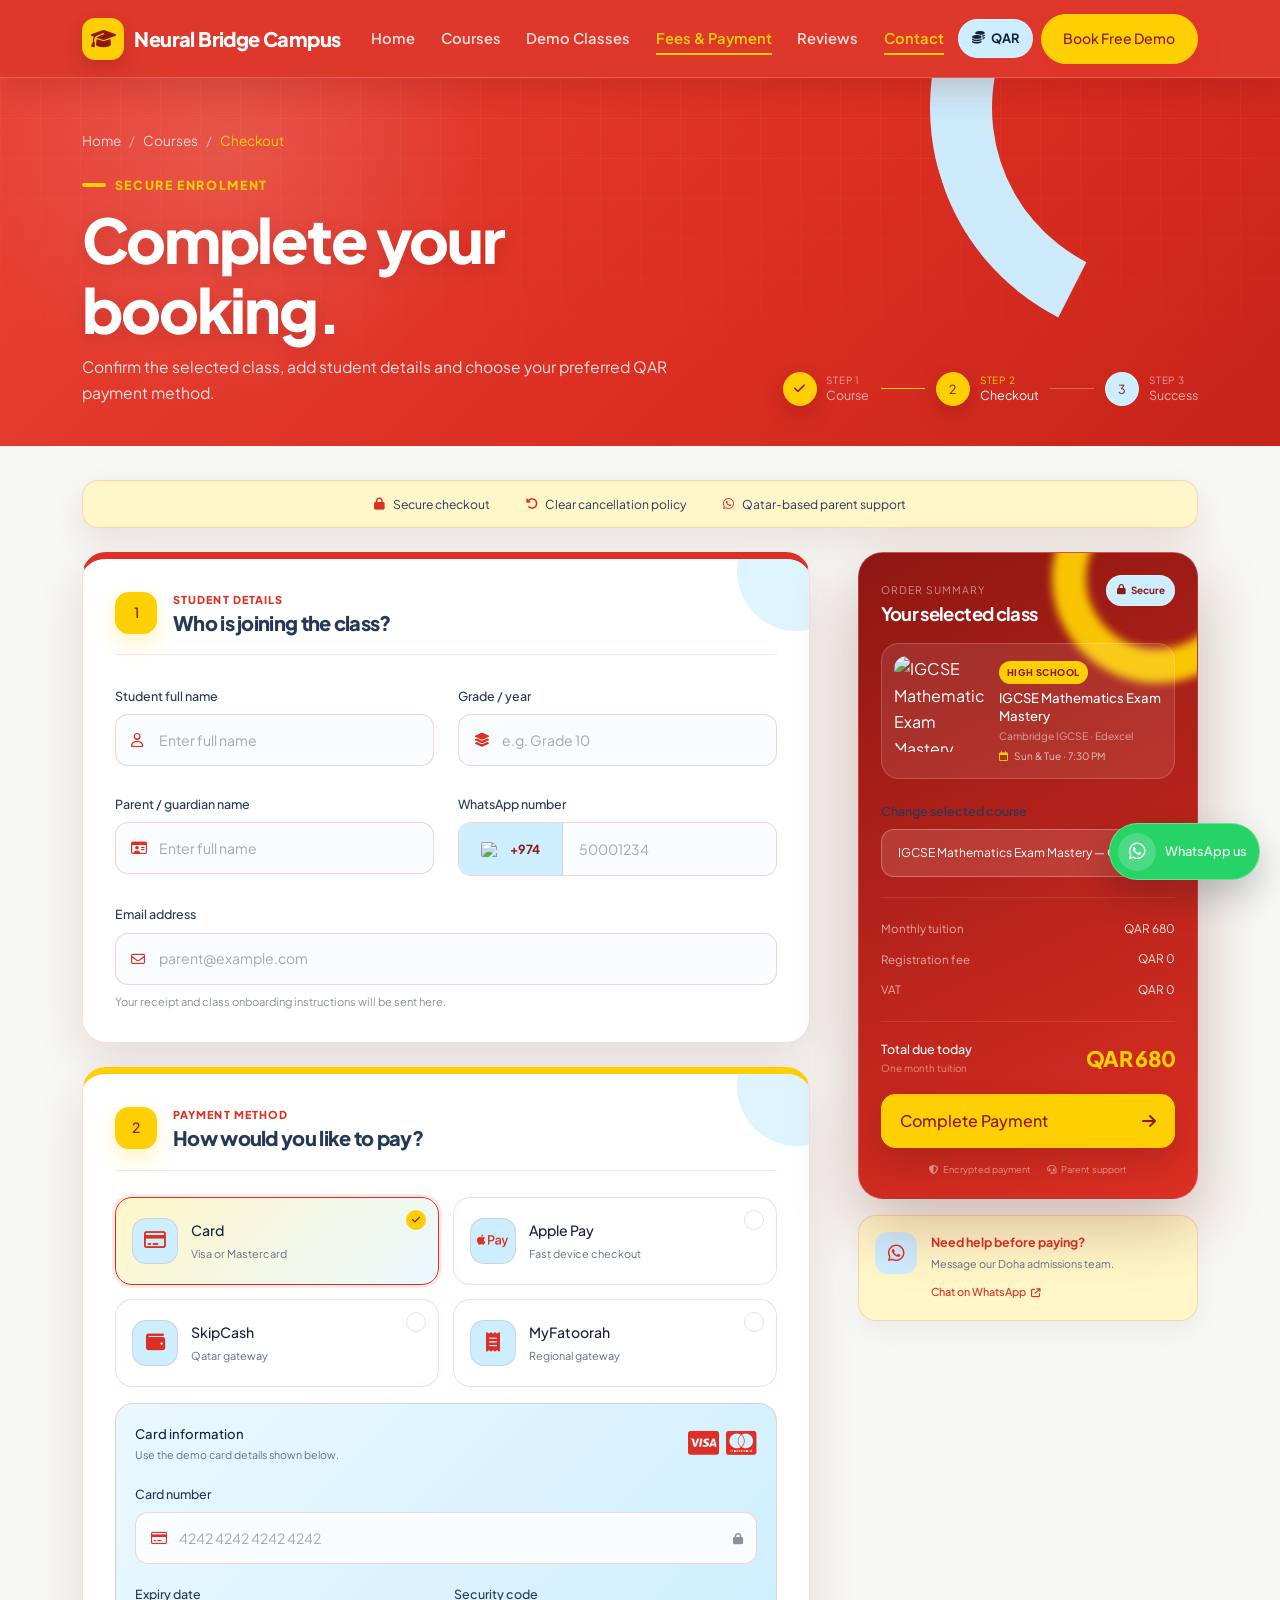
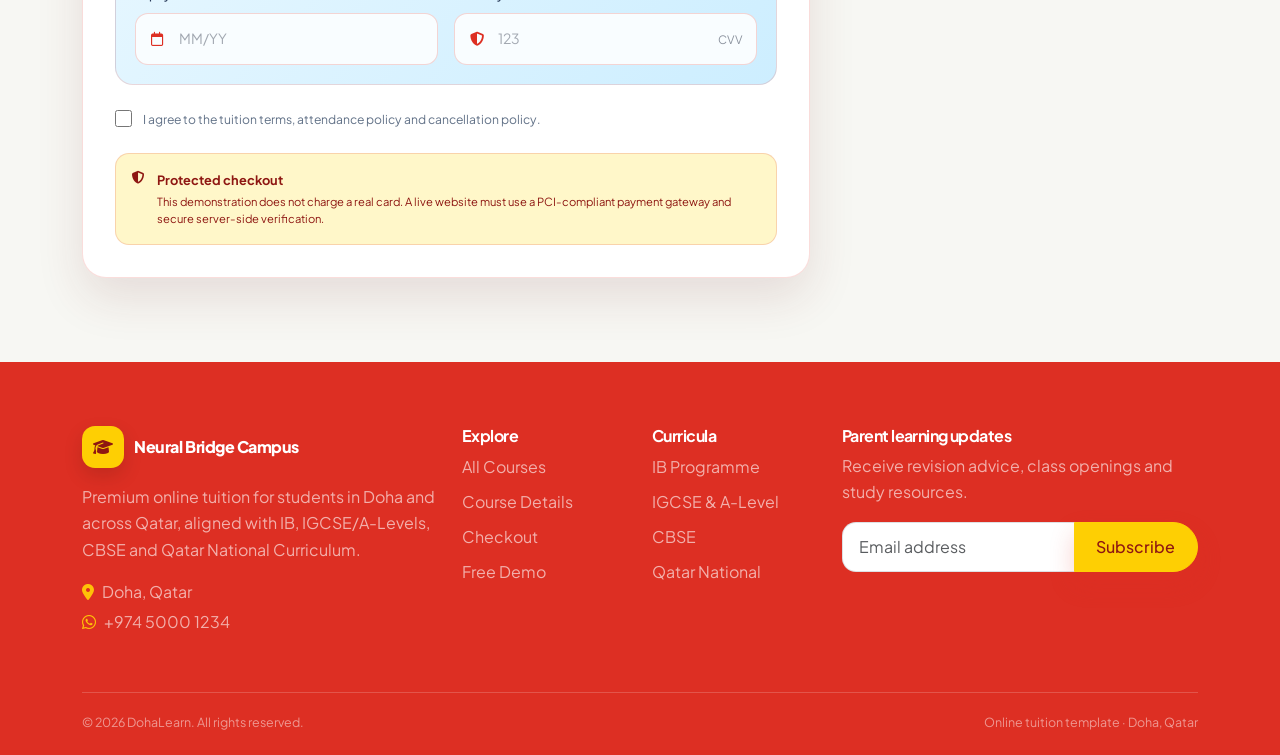
==== commit 1efd8309: "first commit" ====
--- a/checkout.html
+++ b/checkout.html
@@ -21,7 +21,7 @@
   <div class="container">
     <a class="navbar-brand" href="index.html" aria-label="DohaLearn home">
       <span class="brand-mark"><i class="fa-solid fa-graduation-cap"></i></span>
-      <span>DohaLearn</span>
+      <span>Neural Bridge Campus</span>
     </a>
 
     <button class="navbar-toggler d-lg-none" type="button" data-bs-toggle="offcanvas" data-bs-target="#mobileMenu" aria-controls="mobileMenu" aria-label="Open navigation menu">
@@ -35,7 +35,8 @@
         <li class="nav-item"><a class="nav-link" href="index.html#demo-videos">Demo Classes</a></li>
         <li class="nav-item"><a class="nav-link active" href="checkout.html">Fees & Payment</a></li>
         <li class="nav-item"><a class="nav-link" href="index.html#reviews">Reviews</a></li>
-        <li class="nav-item"><a class="nav-link" href="index.html#faq">FAQ</a></li>
+        
+        <li class="nav-item"><a class="nav-link active" href="contact.html">Contact</a></li>
       </ul>
       <div class="d-flex align-items-center gap-2">
         <span class="currency-badge"><i class="fa-solid fa-coins"></i> QAR</span>
@@ -49,7 +50,7 @@
   <div class="offcanvas-header">
     <a class="navbar-brand" href="index.html" id="mobileMenuLabel">
       <span class="brand-mark"><i class="fa-solid fa-graduation-cap"></i></span>
-      <span>DohaLearn</span>
+      <span>Neural Bridge Campus</span>
     </a>
     <button type="button" class="btn-close" data-bs-dismiss="offcanvas" aria-label="Close"></button>
   </div>
@@ -377,7 +378,7 @@
       <div class="col-lg-4">
         <a class="navbar-brand text-white mb-3" href="index.html">
           <span class="brand-mark"><i class="fa-solid fa-graduation-cap"></i></span>
-          <span>DohaLearn</span>
+          <span>Neural Bridge Campus</span>
         </a>
         <p>Premium online tuition for students in Doha and across Qatar, aligned with IB, IGCSE/A-Levels, CBSE and Qatar National Curriculum.</p>
         <p class="mb-1"><i class="fa-solid fa-location-dot me-2 text-warning"></i>Doha, Qatar</p>
@@ -529,5 +530,56 @@
   });
 });
 </script>
+<script>
+(function(){
+  "use strict";
+  const groupSelector=["main > section .container > .row","main > section .container-fluid > .row","main .checkout-content form > .row","main .checkout-hero-inner","main .trust-inner","main .cta-band"].join(",");
+  const reduceMotion=window.matchMedia("(prefers-reduced-motion: reduce)").matches;
+  let refreshQueued=false;
+  const revealObserver="IntersectionObserver" in window&&!reduceMotion?new IntersectionObserver(function(entries,observer){
+    entries.forEach(function(entry){
+      if(!entry.isIntersecting)return;
+      entry.target.classList.add("is-inview");
+      entry.target.addEventListener("transitionend",function(event){if(event.propertyName==="transform")entry.target.classList.add("scroll-finished")},{once:true});
+      observer.unobserve(entry.target);
+    });
+  },{threshold:.14,rootMargin:"0px 0px -9% 0px"}):null;
+  function groupItems(group){
+    if(group.classList.contains("row"))return Array.from(group.children).filter(function(item){return/(^|\s)col(?:-|\s|$)/.test(item.className)});
+    return Array.from(group.children).filter(function(item){return!item.matches("script, style")});
+  }
+  function registerItem(item,direction,delay){
+    if(item.dataset.scrollJoinReady==="true")return;
+    item.dataset.scrollJoinReady="true";
+    item.removeAttribute("data-aos");item.removeAttribute("data-aos-delay");item.classList.remove("aos-init","aos-animate");
+    item.classList.add("scroll-join","scroll-from-"+direction);
+    item.style.setProperty("--scroll-delay",delay+"ms");
+    const rect=item.getBoundingClientRect();
+    const alreadyVisible=rect.top<window.innerHeight*.92&&rect.bottom>0;
+    if(!revealObserver||alreadyVisible)item.classList.add("is-inview","scroll-finished");else revealObserver.observe(item);
+  }
+  function prepareAnimations(){
+    const groups=Array.from(document.querySelectorAll(groupSelector));
+    groups.forEach(function(group,groupIndex){
+      const items=groupItems(group);const middle=Math.floor(items.length/2);
+      items.forEach(function(item,itemIndex){
+        let direction;
+        if(items.length===1)direction=groupIndex%2?"right":"left";
+        else if(items.length%2&&itemIndex===middle)direction="up";
+        else direction=itemIndex<items.length/2?"left":"right";
+        registerItem(item,direction,Math.min(itemIndex,items.length-1-itemIndex)*65);
+      });
+    });
+    if(window.AOS&&typeof window.AOS.refreshHard==="function")window.AOS.refreshHard();
+  }
+  function queueRefresh(){if(refreshQueued)return;refreshQueued=true;window.requestAnimationFrame(function(){refreshQueued=false;prepareAnimations()})}
+  function startScrollJoin(){
+    document.body.classList.add("scroll-motion-ready");prepareAnimations();
+    const pageMain=document.querySelector("main");
+    if(pageMain&&"MutationObserver"in window)new MutationObserver(queueRefresh).observe(pageMain,{childList:true,subtree:true});
+  }
+  if(document.readyState==="loading")document.addEventListener("DOMContentLoaded",function(){window.setTimeout(startScrollJoin,0)},{once:true});else window.setTimeout(startScrollJoin,0);
+}());
+</script>
 </body>
 </html>
--- a/assets/css/style.css
+++ b/assets/css/style.css
@@ -1673,4 +1673,47 @@
   .egrad-theme.course-details-page-theme .sticky-enrol:before{
     right:-85px;
   }
+}
+
+/* =========================================================
+   SCROLL JOIN REVEAL
+   Paired content enters from opposite sides and meets in its
+   natural centre position. Activated by the inline observer
+   in each page; existing component styles remain untouched.
+   ========================================================= */
+.scroll-motion-ready .scroll-join{
+  --scroll-x:0px;
+  --scroll-y:22px;
+  --scroll-delay:0ms;
+  opacity:0;
+  filter:blur(7px);
+  transform:translate3d(var(--scroll-x),var(--scroll-y),0) scale(.985);
+  transition:
+    opacity .72s cubic-bezier(.22,1,.36,1) var(--scroll-delay),
+    transform .9s cubic-bezier(.16,1,.3,1) var(--scroll-delay),
+    filter .72s ease var(--scroll-delay);
+  will-change:opacity,transform,filter;
+}
+.scroll-motion-ready .scroll-join.scroll-from-left{--scroll-x:-86px}
+.scroll-motion-ready .scroll-join.scroll-from-right{--scroll-x:86px}
+.scroll-motion-ready .scroll-join.scroll-from-up{--scroll-y:46px}
+.scroll-motion-ready .scroll-join.is-inview{
+  opacity:1;
+  filter:blur(0);
+  transform:translate3d(0,0,0) scale(1);
+}
+.scroll-motion-ready .scroll-join.scroll-finished{will-change:auto}
+
+@media (max-width:767.98px){
+  .scroll-motion-ready .scroll-join.scroll-from-left{--scroll-x:-38px}
+  .scroll-motion-ready .scroll-join.scroll-from-right{--scroll-x:38px}
+  .scroll-motion-ready .scroll-join.scroll-from-up{--scroll-y:30px}
+}
+@media (prefers-reduced-motion:reduce){
+  .scroll-motion-ready .scroll-join{
+    opacity:1!important;
+    filter:none!important;
+    transform:none!important;
+    transition:none!important;
+  }
 }
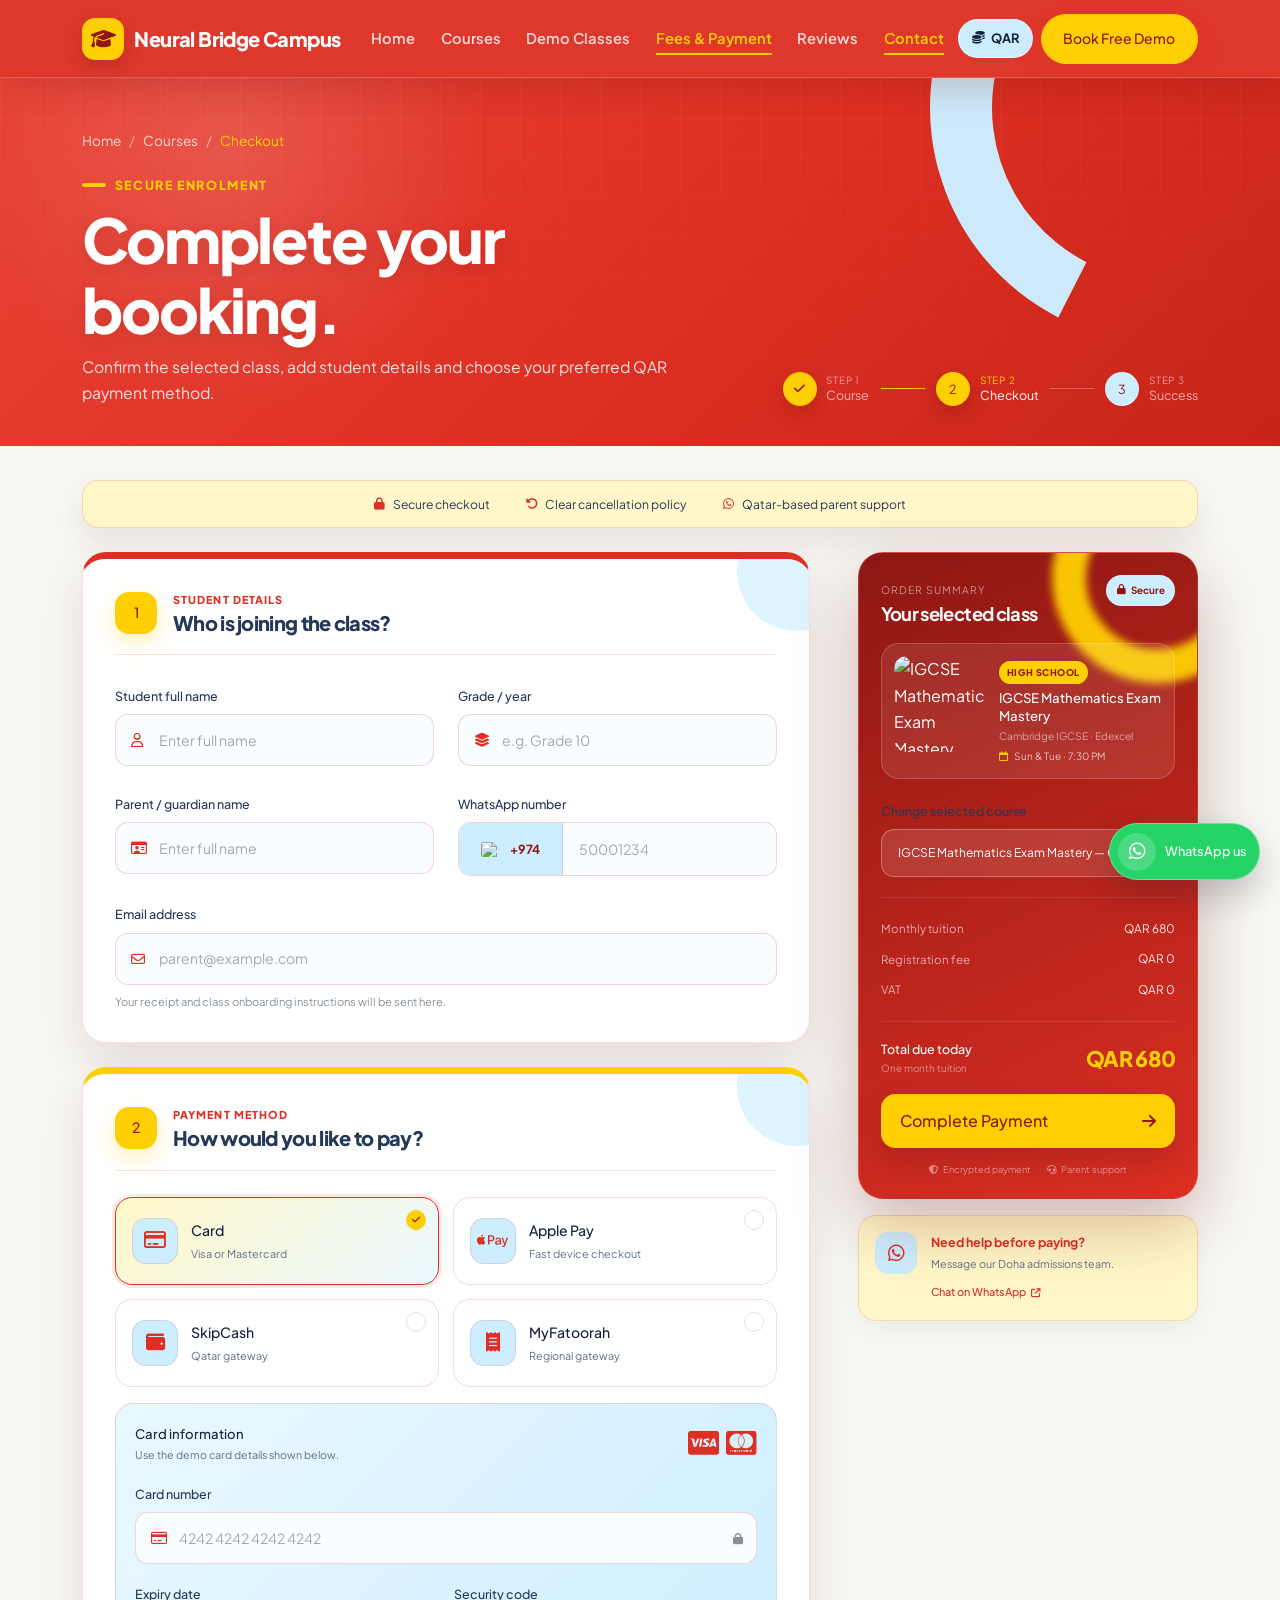
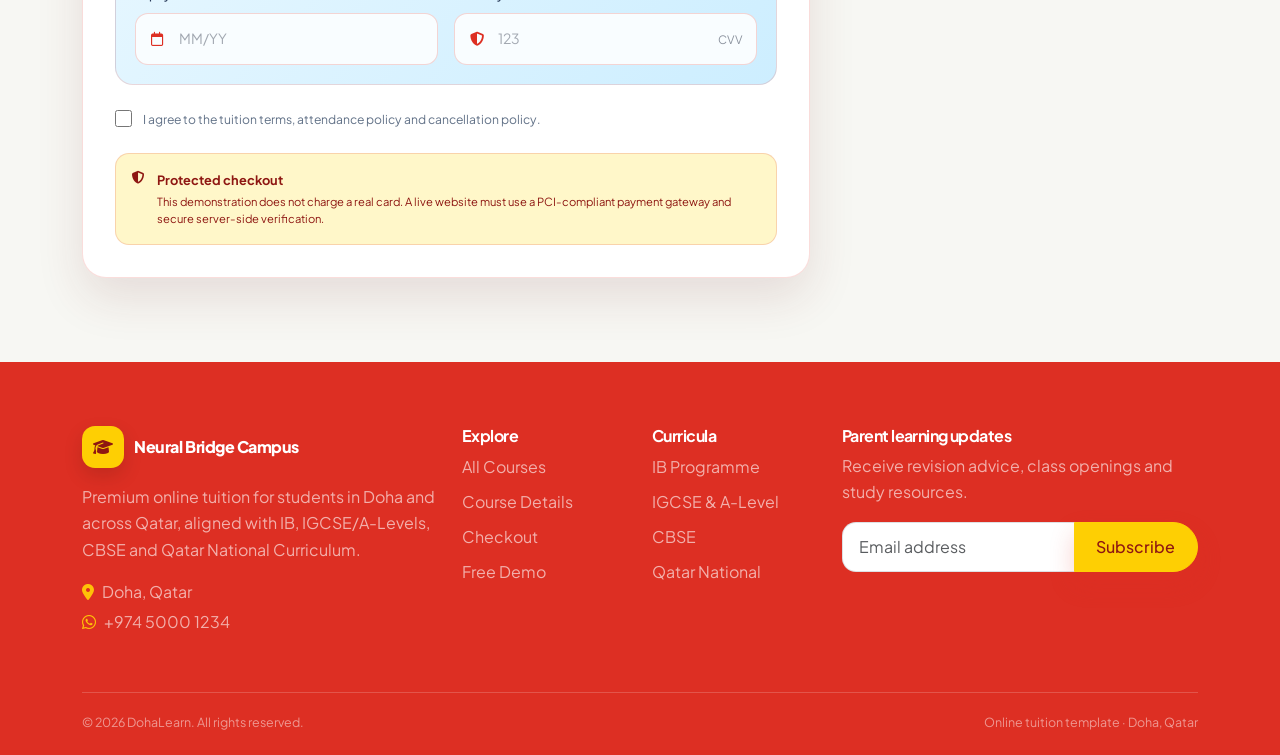
==== commit 2171a075: "first commit" ====
--- a/checkout.html
+++ b/checkout.html
@@ -59,9 +59,9 @@
       <a class="mobile-nav-link" href="index.html">Home <i class="fa-solid fa-arrow-right"></i></a>
       <a class="mobile-nav-link" href="courses.html">Courses <i class="fa-solid fa-arrow-right"></i></a>
       <a class="mobile-nav-link" href="index.html#demo-videos">Demo Classes <i class="fa-solid fa-arrow-right"></i></a>
-      <a class="mobile-nav-link" href="checkout.html">Fees & Payment <i class="fa-solid fa-arrow-right"></i></a>
-      <a class="mobile-nav-link" href="index.html#reviews">Success Stories <i class="fa-solid fa-arrow-right"></i></a>
-      <a class="mobile-nav-link" href="index.html#faq">FAQ <i class="fa-solid fa-arrow-right"></i></a>
+      
+      <a class="mobile-nav-link" href="index.html#reviews">Reviews <i class="fa-solid fa-arrow-right"></i></a>
+      
     </nav>
     <div class="mt-auto">
       <div class="d-flex align-items-center justify-content-between mb-3">
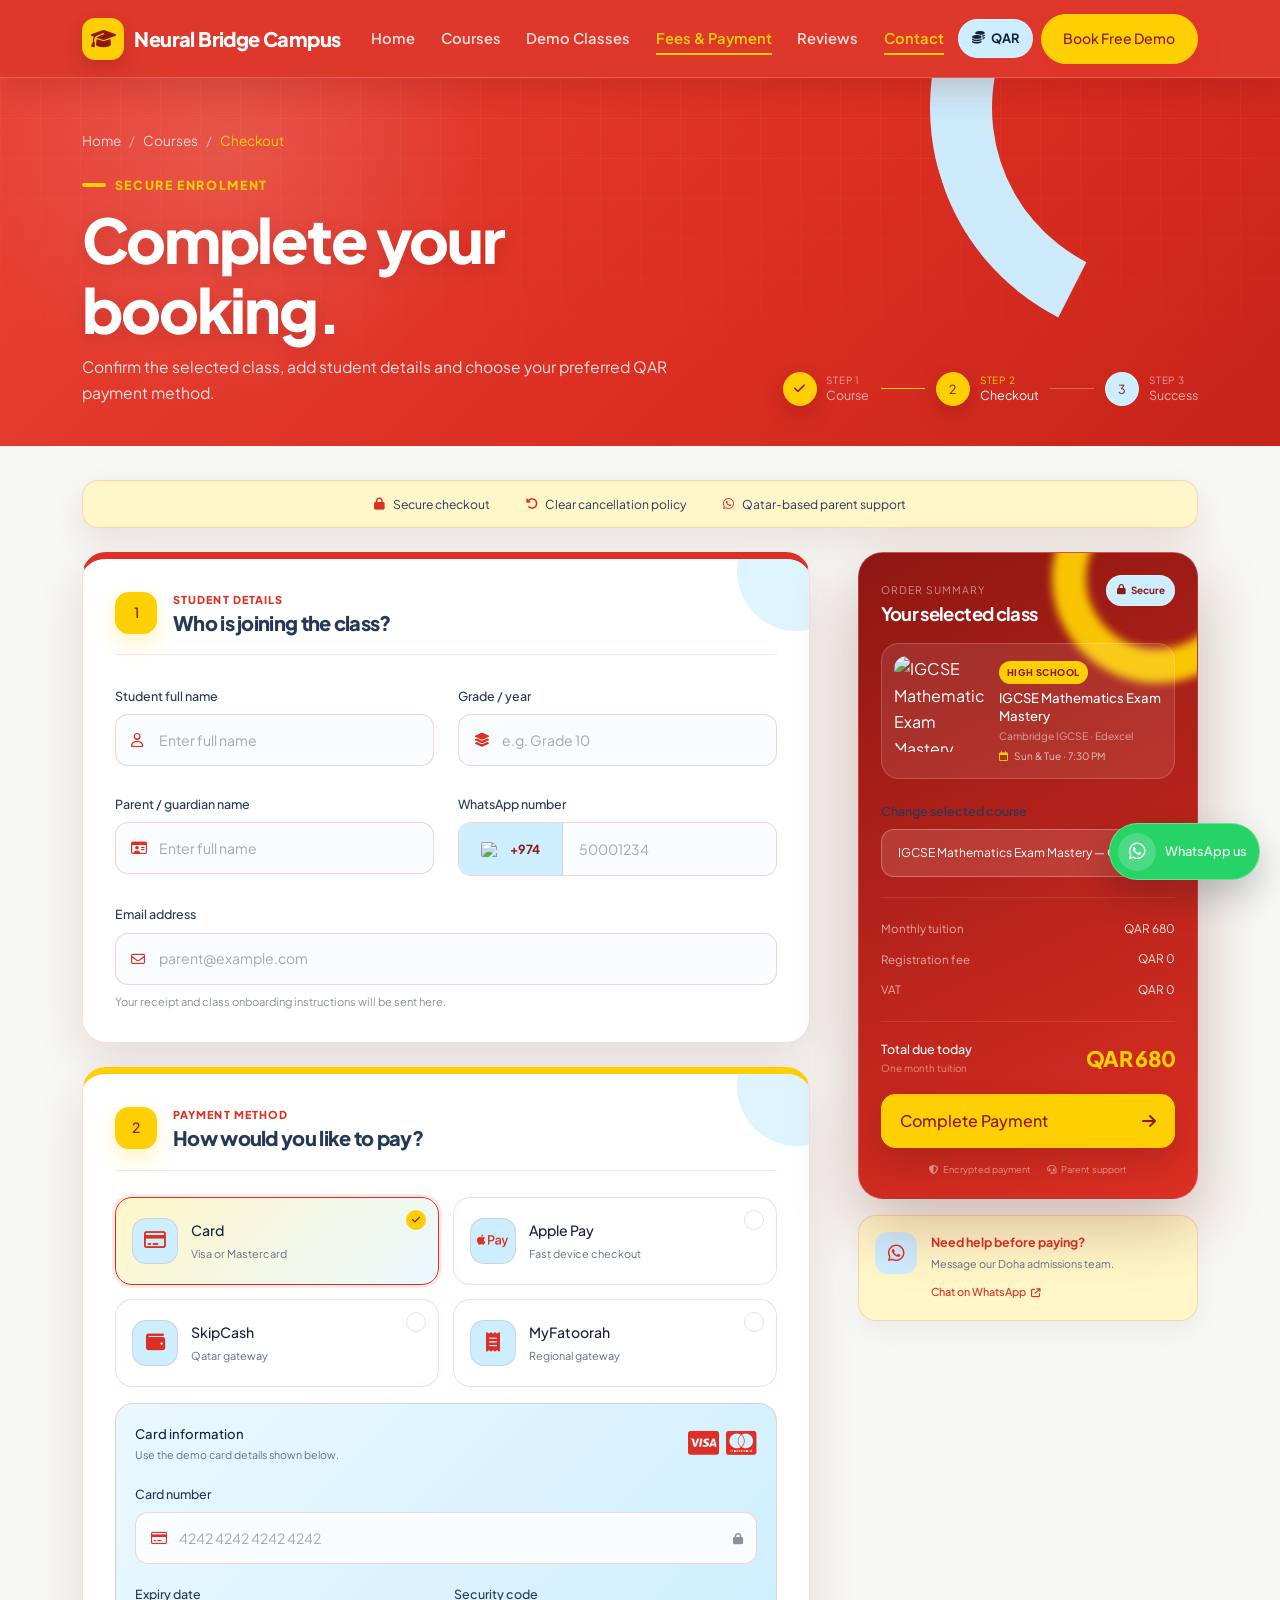
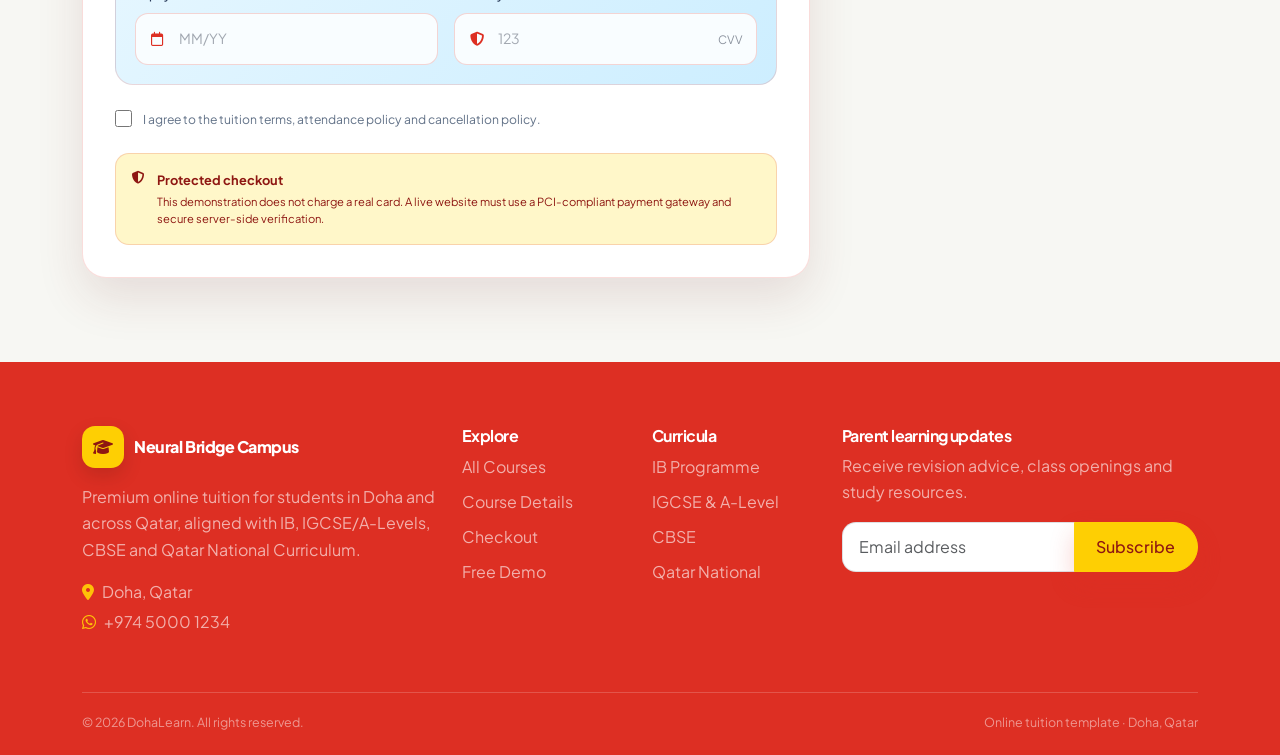
==== commit 53f8a800: "first commit" ====
--- a/checkout.html
+++ b/checkout.html
@@ -61,6 +61,7 @@
       <a class="mobile-nav-link" href="index.html#demo-videos">Demo Classes <i class="fa-solid fa-arrow-right"></i></a>
       
       <a class="mobile-nav-link" href="index.html#reviews">Reviews <i class="fa-solid fa-arrow-right"></i></a>
+      <a class="mobile-nav-link" href="contact.html">Contact <i class="fa-solid fa-arrow-right"></i></a>
       
     </nav>
     <div class="mt-auto">
